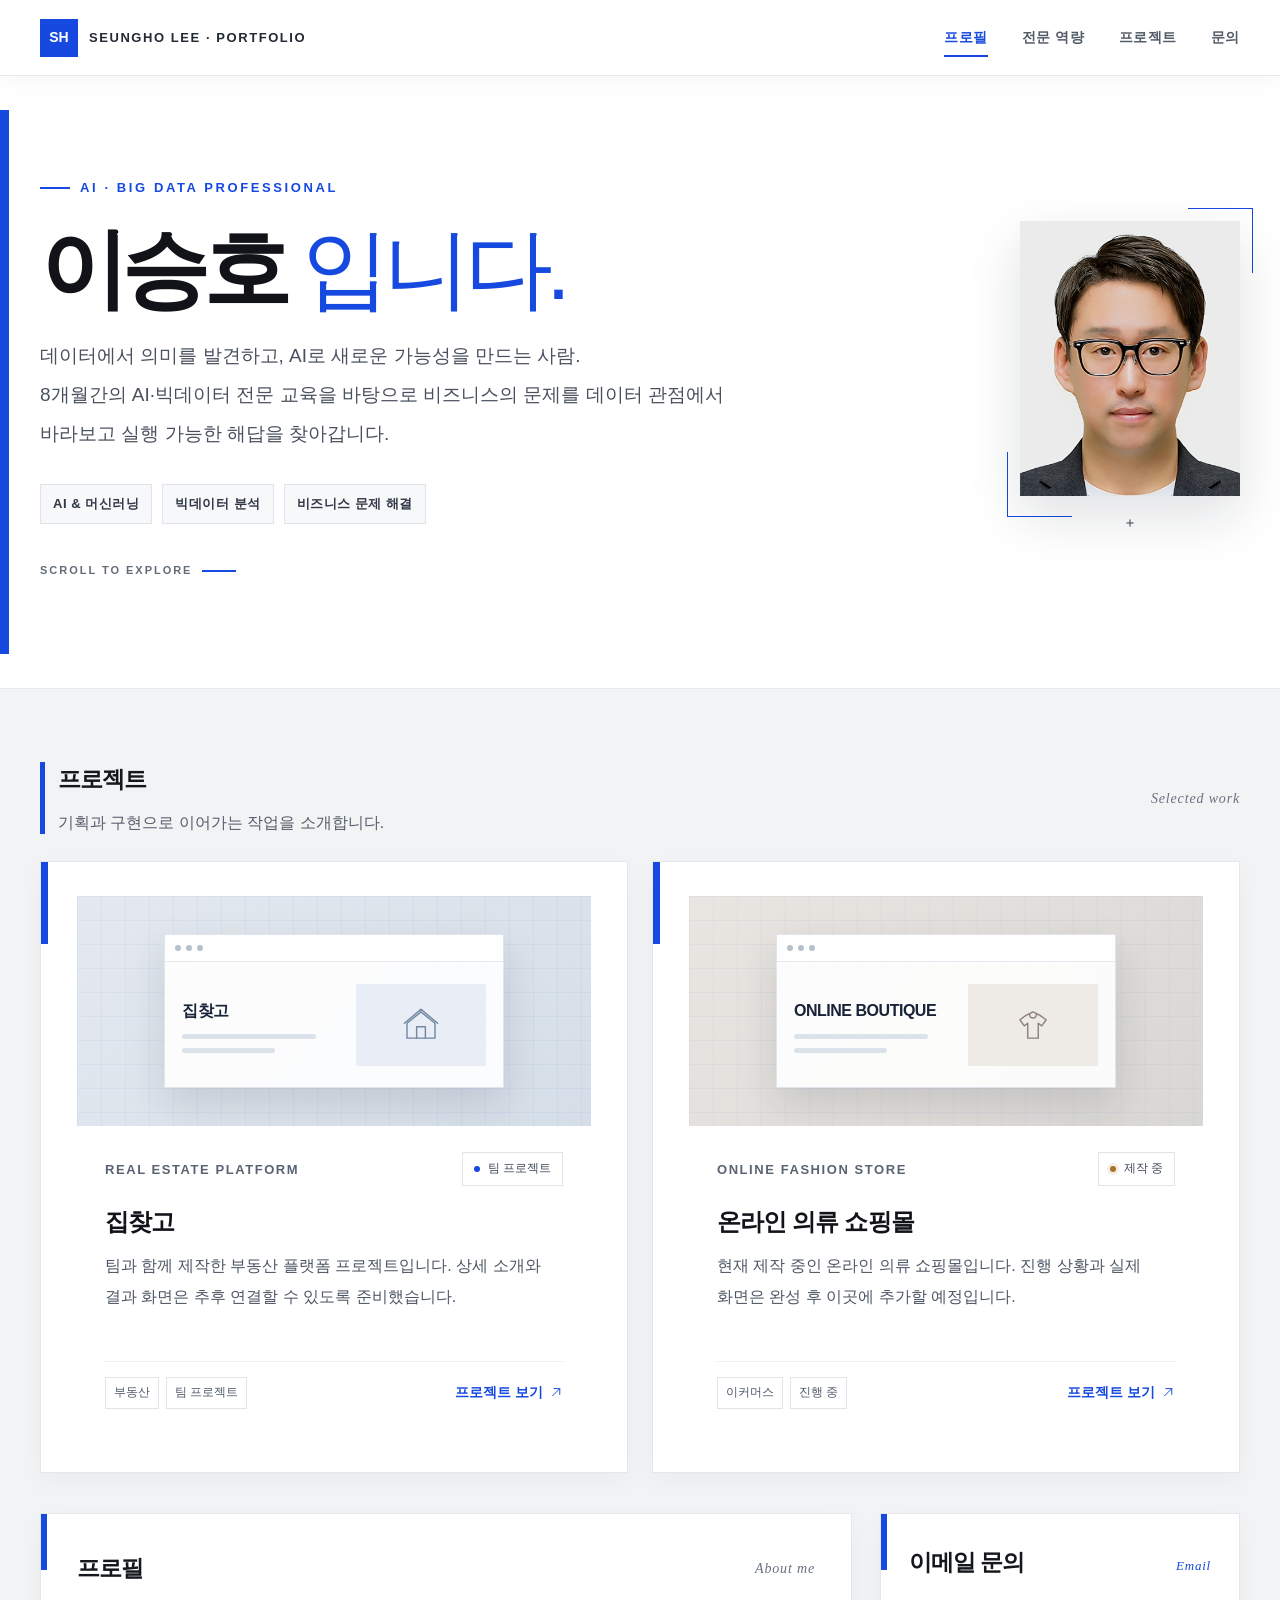
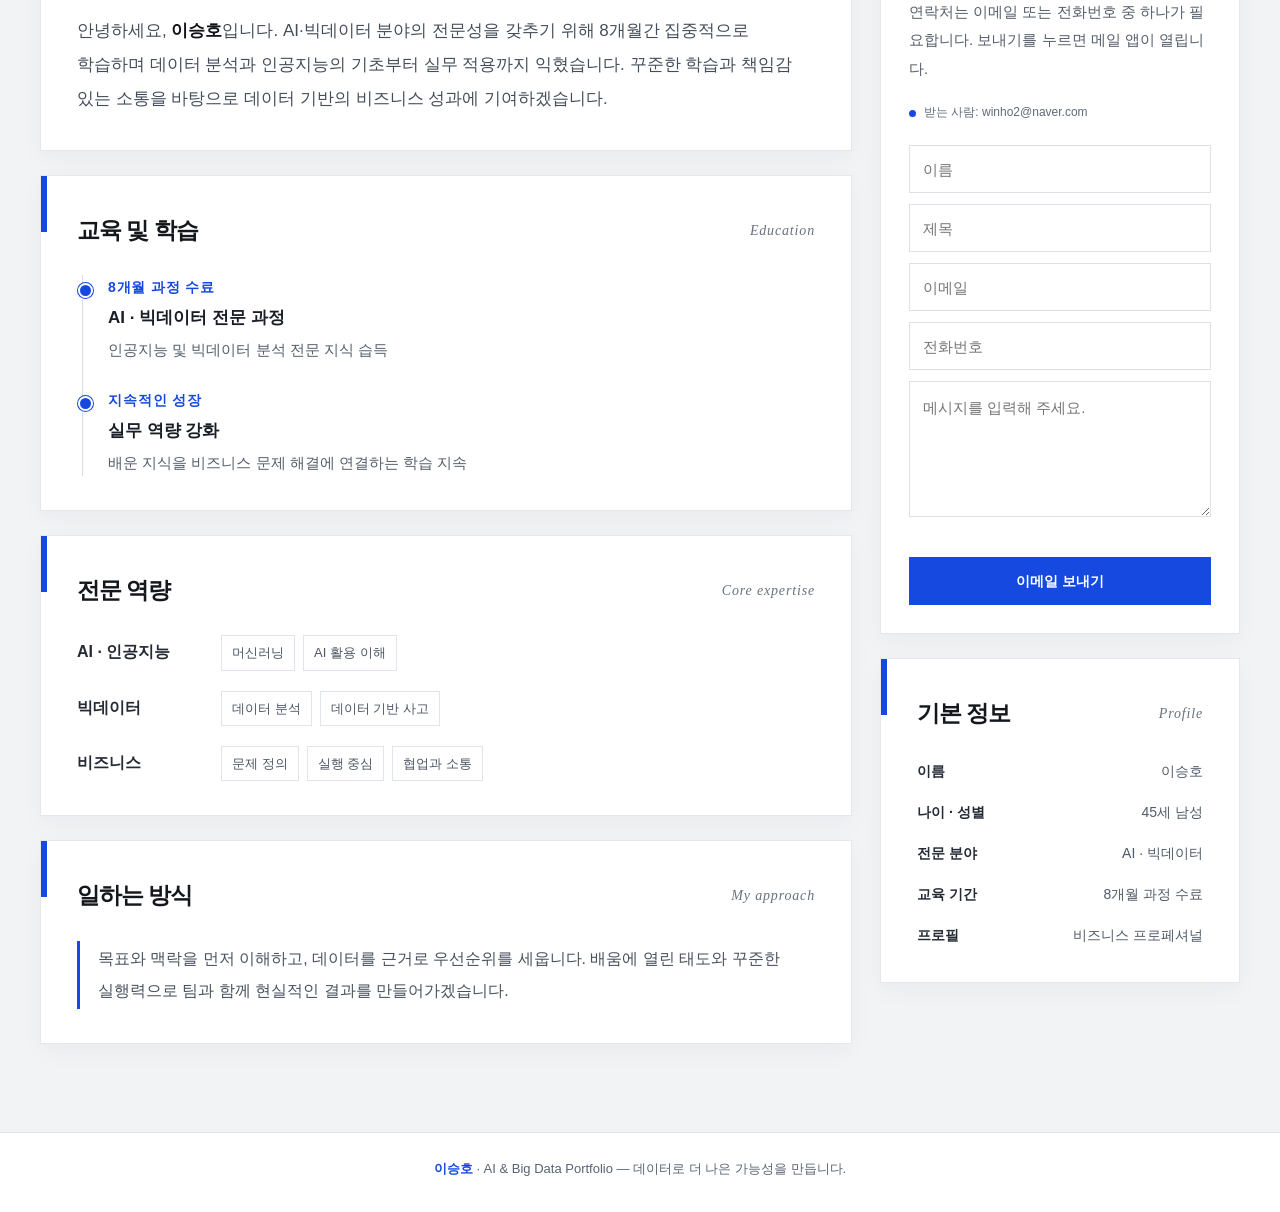
==== index.html @ 4f059f4f "first commit" ====
<!DOCTYPE html>
<html lang="ko">
<head>
  <meta charset="UTF-8">
  <meta name="viewport" content="width=device-width, initial-scale=1.0">
  <meta name="theme-color" content="#1649df">
  <meta name="description" content="AI·빅데이터 전문 역량을 갖춘 이승호의 비즈니스 포트폴리오">
  <title>이승호 | AI · 빅데이터 포트폴리오</title>
  <link rel="stylesheet" href="style.css">
</head>
<body>
  <div class="scroll-progress" id="scrollProgress" aria-hidden="true"></div>
  <header class="topbar">
    <a class="brand" href="#" aria-label="이승호 포트폴리오 홈">
      <span class="brand-mark">SH</span>
      <span>SEUNGHO LEE <span aria-hidden="true">·</span> PORTFOLIO</span>
    </a>
    <nav aria-label="페이지 메뉴">
      <a href="#profile">프로필</a>
      <a href="#expertise">전문 역량</a>
      <a href="#projects">프로젝트</a>
      <a href="#memo">문의</a>
    </nav>
  </header>

  <section class="hero" id="profile">
    <div class="page hero-inner">
      <div>
        <div class="eyebrow">AI · BIG DATA PROFESSIONAL</div>
        <h1>이승호 <span>입니다.</span></h1>
        <p class="hero-copy">
          데이터에서 의미를 발견하고, AI로 새로운 가능성을 만드는 사람.<br>
          8개월간의 AI·빅데이터 전문 교육을 바탕으로 비즈니스의 문제를
          데이터 관점에서 바라보고 실행 가능한 해답을 찾아갑니다.
        </p>
        <div class="hero-tags" aria-label="핵심 키워드">
          <span>AI &amp; 머신러닝</span>
          <span>빅데이터 분석</span>
          <span>비즈니스 문제 해결</span>
        </div>
        <a class="scroll-cue" href="#aboutTitle">SCROLL TO EXPLORE</a>
      </div>
      <div class="hero-photo-wrap">
        <div class="photo-frame has-photo" id="photoFrame">
          <img id="profilePhoto" src="images/seungho-lee.jpg" alt="이승호 프로필 사진">
          <div class="photo-placeholder">
            <svg viewBox="0 0 48 48" fill="none" aria-hidden="true">
              <circle cx="24" cy="17" r="8" stroke="currentColor" stroke-width="1.5"/>
              <path d="M9 41c1.4-8.1 6.4-12.5 15-12.5S37.6 32.9 39 41" stroke="currentColor" stroke-width="1.5" stroke-linecap="round"/>
            </svg>
            <strong>프로필 사진</strong>
            <small>사진을 등록해 주세요</small>
          </div>
        </div>
        <label class="photo-upload">
          <span aria-hidden="true">＋</span>
          <input id="photoInput" type="file" accept="image/*" aria-label="프로필 사진 변경">
        </label>
      </div>
    </div>
  </section>

  <main class="page">
    <section class="projects-section" id="projects" aria-labelledby="projectsTitle">
      <div class="section-heading projects-heading">
        <div class="projects-title">
          <h2 id="projectsTitle">프로젝트</h2>
          <p>기획과 구현으로 이어가는 작업을 소개합니다.</p>
        </div>
        <span>Selected work</span>
      </div>
      <div class="project-grid">
        <article class="card project-card" data-project="zipchatgo">
          <div class="project-cover" aria-hidden="true">
            <div class="mock-window">
              <div class="mock-toolbar"><i></i><i></i><i></i></div>
              <div class="mock-content">
                <div class="mock-copy">
                  <strong>집찾고</strong>
                  <span></span><span></span>
                </div>
                <div class="mock-visual">
                  <svg viewBox="0 0 48 48" fill="none">
                    <path d="m8 22 16-13 16 13v17H8V22Z" stroke="currentColor" stroke-width="1.6" stroke-linejoin="round"/>
                    <path d="M19 39V26h10v13M5 22 24 6l19 16" stroke="currentColor" stroke-width="1.6" stroke-linecap="round" stroke-linejoin="round"/>
                  </svg>
                </div>
              </div>
            </div>
          </div>
          <div class="project-card-body">
            <div class="project-meta">
              <span class="project-type">Real estate platform</span>
              <span class="project-status">팀 프로젝트</span>
            </div>
            <h3>집찾고</h3>
            <p>팀과 함께 제작한 부동산 플랫폼 프로젝트입니다. 상세 소개와 결과 화면은 추후 연결할 수 있도록 준비했습니다.</p>
            <div class="project-card-bottom">
              <div class="project-tags"><span>부동산</span><span>팀 프로젝트</span></div>
              <button class="project-open" type="button" data-dialog="zipchatgoDialog" aria-haspopup="dialog">
                프로젝트 보기
                <svg viewBox="0 0 20 20" fill="none" aria-hidden="true"><path d="M4 15 15 4M6 4h9v9" stroke="currentColor" stroke-width="1.5" stroke-linecap="round" stroke-linejoin="round"/></svg>
              </button>
            </div>
          </div>
        </article>

        <article class="card project-card" data-project="shopping">
          <div class="project-cover" aria-hidden="true">
            <div class="mock-window">
              <div class="mock-toolbar"><i></i><i></i><i></i></div>
              <div class="mock-content">
                <div class="mock-copy">
                  <strong>ONLINE BOUTIQUE</strong>
                  <span></span><span></span>
                </div>
                <div class="mock-visual">
                  <svg viewBox="0 0 48 48" fill="none">
                    <path d="m16 13 8-4 8 4 7 5-5 7-4-3v17H18V22l-4 3-5-7 7-5Z" stroke="currentColor" stroke-width="1.6" stroke-linecap="round" stroke-linejoin="round"/>
                    <path d="M20 11c0 3 1.4 5 4 5s4-2 4-5" stroke="currentColor" stroke-width="1.6" stroke-linecap="round"/>
                  </svg>
                </div>
              </div>
            </div>
          </div>
          <div class="project-card-body">
            <div class="project-meta">
              <span class="project-type">Online fashion store</span>
              <span class="project-status is-progress">제작 중</span>
            </div>
            <h3>온라인 의류 쇼핑몰</h3>
            <p>현재 제작 중인 온라인 의류 쇼핑몰입니다. 진행 상황과 실제 화면은 완성 후 이곳에 추가할 예정입니다.</p>
            <div class="project-card-bottom">
              <div class="project-tags"><span>이커머스</span><span>진행 중</span></div>
              <button class="project-open" type="button" data-dialog="shoppingDialog" aria-haspopup="dialog">
                프로젝트 보기
                <svg viewBox="0 0 20 20" fill="none" aria-hidden="true"><path d="M4 15 15 4M6 4h9v9" stroke="currentColor" stroke-width="1.5" stroke-linecap="round" stroke-linejoin="round"/></svg>
              </button>
            </div>
          </div>
        </article>
      </div>
    </section>

    <div class="content-grid">
      <div class="main-column">
        <section class="card" aria-labelledby="aboutTitle">
          <div class="section-heading">
            <h2 id="aboutTitle">프로필</h2>
            <span>About me</span>
          </div>
          <p class="intro-text">
            안녕하세요, <strong>이승호</strong>입니다. AI·빅데이터 분야의 전문성을 갖추기 위해
            8개월간 집중적으로 학습하며 데이터 분석과 인공지능의 기초부터 실무 적용까지 익혔습니다.
            꾸준한 학습과 책임감 있는 소통을 바탕으로 데이터 기반의 비즈니스 성과에 기여하겠습니다.
          </p>
        </section>

        <section class="card" aria-labelledby="educationTitle">
          <div class="section-heading">
            <h2 id="educationTitle">교육 및 학습</h2>
            <span>Education</span>
          </div>
          <div class="timeline">
            <div class="timeline-item">
              <div class="timeline-date">8개월 과정 수료</div>
              <h3 class="timeline-title">AI · 빅데이터 전문 과정</h3>
              <p class="timeline-detail">인공지능 및 빅데이터 분석 전문 지식 습득</p>
            </div>
            <div class="timeline-item">
              <div class="timeline-date">지속적인 성장</div>
              <h3 class="timeline-title">실무 역량 강화</h3>
              <p class="timeline-detail">배운 지식을 비즈니스 문제 해결에 연결하는 학습 지속</p>
            </div>
          </div>
        </section>

        <section class="card" id="expertise" aria-labelledby="expertiseTitle">
          <div class="section-heading">
            <h2 id="expertiseTitle">전문 역량</h2>
            <span>Core expertise</span>
          </div>
          <div class="skill-list">
            <div class="skill">
              <div class="skill-label">AI · 인공지능</div>
              <div class="skill-pills"><span>머신러닝</span><span>AI 활용 이해</span></div>
            </div>
            <div class="skill">
              <div class="skill-label">빅데이터</div>
              <div class="skill-pills"><span>데이터 분석</span><span>데이터 기반 사고</span></div>
            </div>
            <div class="skill">
              <div class="skill-label">비즈니스</div>
              <div class="skill-pills"><span>문제 정의</span><span>실행 중심</span><span>협업과 소통</span></div>
            </div>
          </div>
        </section>

        <section class="card" aria-labelledby="approachTitle">
          <div class="section-heading">
            <h2 id="approachTitle">일하는 방식</h2>
            <span>My approach</span>
          </div>
          <div class="focus-box">
            <p>목표와 맥락을 먼저 이해하고, 데이터를 근거로 우선순위를 세웁니다. 배움에 열린 태도와 꾸준한 실행력으로 팀과 함께 현실적인 결과를 만들어가겠습니다.</p>
          </div>
        </section>
      </div>

      <aside class="side-column">
        <section class="card memo-card memo-sidebar" id="memo" aria-labelledby="memoTitle">
          <div class="memo-layout">
            <div class="memo-intro">
              <div class="section-heading">
                <h2 id="memoTitle">이메일 문의</h2>
                <span>Email</span>
              </div>
              <p class="memo-caption">연락처는 이메일 또는 전화번호 중 하나가 필요합니다. 보내기를 누르면 메일 앱이 열립니다.</p>
              <span class="memo-privacy">받는 사람: winho2@naver.com</span>
            </div>
            <form class="memo-form" id="memoForm">
              <input id="memoName" name="name" autocomplete="name" maxlength="40" placeholder="이름" aria-label="이름" required>
              <input id="memoSubject" name="subject" maxlength="100" placeholder="제목" aria-label="제목" required>
              <input id="memoEmail" name="email" type="email" autocomplete="email" maxlength="254" placeholder="이메일" aria-label="이메일 (연락처)">
              <input id="memoPhone" name="phone" type="tel" inputmode="tel" autocomplete="tel" maxlength="30" placeholder="전화번호" aria-label="전화번호 (연락처)">
              <textarea id="memoMessage" name="message" maxlength="2000" placeholder="메시지를 입력해 주세요." aria-label="메시지" required></textarea>
              <p class="memo-notice" id="memoNotice" aria-live="polite"></p>
              <button type="submit">이메일 보내기</button>
            </form>
          </div>
        </section>

        <section class="card contact-card" aria-labelledby="contactTitle">
          <div class="section-heading">
            <h2 id="contactTitle">기본 정보</h2>
            <span>Profile</span>
          </div>
          <ul class="contact-list">
            <li><strong>이름</strong><span>이승호</span></li>
            <li><strong>나이 · 성별</strong><span>45세 남성</span></li>
            <li><strong>전문 분야</strong><span>AI · 빅데이터</span></li>
            <li><strong>교육 기간</strong><span>8개월 과정 수료</span></li>
            <li><strong>프로필</strong><span>비즈니스 프로페셔널</span></li>
          </ul>
        </section>
      </aside>
    </div>
  </main>

  <dialog class="project-dialog" id="zipchatgoDialog" aria-labelledby="zipchatgoDialogTitle" data-project="zipchatgo">
    <div class="dialog-cover" aria-hidden="true">
      <div class="mock-window">
        <div class="mock-toolbar"><i></i><i></i><i></i></div>
        <div class="mock-content">
          <div class="mock-copy"><strong>집찾고</strong><span></span><span></span></div>
          <div class="mock-visual">
            <svg viewBox="0 0 48 48" fill="none">
              <path d="m8 22 16-13 16 13v17H8V22Z" stroke="currentColor" stroke-width="1.6" stroke-linejoin="round"/>
              <path d="M19 39V26h10v13M5 22 24 6l19 16" stroke="currentColor" stroke-width="1.6" stroke-linecap="round" stroke-linejoin="round"/>
            </svg>
          </div>
        </div>
      </div>
    </div>
    <div class="dialog-content">
      <div class="dialog-title-row">
        <div>
          <h2 id="zipchatgoDialogTitle">집찾고</h2>
          <p>부동산 플랫폼 · 팀 프로젝트</p>
        </div>
        <form method="dialog"><button class="dialog-close" type="submit" aria-label="상세 창 닫기">×</button></form>
      </div>
      <p class="dialog-description">팀 프로젝트로 제작한 부동산 플랫폼입니다. 프로젝트의 상세 설명과 실제 화면은 준비되는 대로 이 포트폴리오에서 확인할 수 있도록 연결할 예정입니다.</p>
      <dl class="dialog-info">
        <dt>프로젝트</dt><dd>집찾고</dd>
        <dt>분야</dt><dd>부동산 플랫폼</dd>
        <dt>진행 형태</dt><dd>팀 프로젝트</dd>
        <dt>상세 정보</dt><dd>기여 내용 및 결과 화면 추후 업데이트</dd>
      </dl>
      <p class="dialog-note">프로젝트 링크와 상세 자료는 추후 연결 예정입니다.</p>
      <div class="dialog-actions"><form method="dialog"><button class="dialog-done" type="submit">확인</button></form></div>
    </div>
  </dialog>

  <dialog class="project-dialog" id="shoppingDialog" aria-labelledby="shoppingDialogTitle" data-project="shopping">
    <div class="dialog-cover" aria-hidden="true">
      <div class="mock-window">
        <div class="mock-toolbar"><i></i><i></i><i></i></div>
        <div class="mock-content">
          <div class="mock-copy"><strong>ONLINE BOUTIQUE</strong><span></span><span></span></div>
          <div class="mock-visual">
            <svg viewBox="0 0 48 48" fill="none">
              <path d="m16 13 8-4 8 4 7 5-5 7-4-3v17H18V22l-4 3-5-7 7-5Z" stroke="currentColor" stroke-width="1.6" stroke-linecap="round" stroke-linejoin="round"/>
              <path d="M20 11c0 3 1.4 5 4 5s4-2 4-5" stroke="currentColor" stroke-width="1.6" stroke-linecap="round"/>
            </svg>
          </div>
        </div>
      </div>
    </div>
    <div class="dialog-content">
      <div class="dialog-title-row">
        <div>
          <h2 id="shoppingDialogTitle">온라인 의류 쇼핑몰</h2>
          <p>이커머스 · 현재 제작 중</p>
        </div>
        <form method="dialog"><button class="dialog-close" type="submit" aria-label="상세 창 닫기">×</button></form>
      </div>
      <p class="dialog-description">현재 제작 중인 온라인 의류 쇼핑몰입니다. 완성도에 맞춰 프로젝트 소개와 실제 서비스 화면을 업데이트할 예정입니다.</p>
      <dl class="dialog-info">
        <dt>프로젝트</dt><dd>온라인 의류 쇼핑몰</dd>
        <dt>분야</dt><dd>온라인 커머스</dd>
        <dt>진행 상태</dt><dd>제작 중</dd>
        <dt>상세 정보</dt><dd>기능 및 결과 화면 추후 업데이트</dd>
      </dl>
      <p class="dialog-note">프로젝트 링크와 상세 자료는 추후 연결 예정입니다.</p>
      <div class="dialog-actions"><form method="dialog"><button class="dialog-done" type="submit">확인</button></form></div>
    </div>
  </dialog>

  <footer>
    <strong>이승호</strong> · AI &amp; Big Data Portfolio <span aria-hidden="true">—</span> 데이터로 더 나은 가능성을 만듭니다.
  </footer>
  <button class="back-to-top" id="backToTop" type="button" aria-label="페이지 맨 위로 이동">
    <svg viewBox="0 0 24 24" fill="none" aria-hidden="true"><path d="m6 14 6-6 6 6M12 8v11" stroke="currentColor" stroke-width="1.6" stroke-linecap="round" stroke-linejoin="round"/></svg>
  </button>

  <script src="script.js" defer></script>
</body>
</html>
---- style.css ----
:root {
      color-scheme: light;
      --navy: #101e36;
      --navy-soft: #1b2d49;
      --blue: #42648c;
      --ink: #202a39;
      --muted: #687486;
      --line: #e2e7ed;
      --surface: #f3f5f8;
      --white: #fff;
      --serif: Georgia, "Times New Roman", serif;
      --ease-out: cubic-bezier(.2, .75, .25, 1);
    }

    * { box-sizing: border-box; }
    html { scroll-behavior: smooth; }
    #profile, #expertise, #memo, #projects, #aboutTitle { scroll-margin-top: 88px; }
    body::selection { background: #dce5ef; color: var(--navy); }
    body {
      margin: 0;
      background: var(--surface);
      color: var(--ink);
      font-family: "Pretendard", "Noto Sans KR", "Apple SD Gothic Neo", sans-serif;
      font-size: 15px;
      line-height: 1.7;
      -webkit-font-smoothing: antialiased;
    }
    .scroll-progress {
      position: fixed;
      z-index: 20;
      top: 0;
      left: 0;
      width: 0;
      height: 2px;
      background: linear-gradient(90deg, #8ca4c1, #dce5ef);
      pointer-events: none;
    }
    button, input, textarea { font: inherit; }
    button, a { -webkit-tap-highlight-color: transparent; }
    :focus-visible { outline: 2px solid #8199b6; outline-offset: 3px; }
    a { color: inherit; text-decoration: none; }
    .page { width: min(1120px, calc(100% - 48px)); margin: 0 auto; }

    .topbar {
      position: sticky;
      z-index: 10;
      top: 0;
      height: 74px;
      display: flex;
      align-items: center;
      justify-content: space-between;
      color: var(--white);
      border-bottom: 1px solid rgba(255,255,255,.09);
      background: rgba(16, 30, 54, .96);
      padding: 0 max(24px, calc((100% - 1200px) / 2));
      transition: height .3s var(--ease-out), background .3s ease, box-shadow .3s ease;
      backdrop-filter: blur(14px);
      -webkit-backdrop-filter: blur(14px);
    }
    .topbar.is-scrolled {
      height: 62px;
      background: rgba(16, 30, 54, .88);
      box-shadow: 0 8px 26px rgba(8, 19, 37, .16);
    }
    .brand { display: flex; align-items: center; gap: 12px; font-size: 13px; letter-spacing: .12em; }
    .brand-mark {
      display: grid;
      width: 34px;
      height: 34px;
      place-items: center;
      border: 1px solid #71819a;
      border-radius: 50%;
      font-family: var(--serif);
      font-size: 15px;
      letter-spacing: 0;
      transition: transform .45s var(--ease-out), background .3s ease, border-color .3s ease;
    }
    .brand:hover .brand-mark { transform: rotate(-12deg); border-color: #dce5ef; background: rgba(255,255,255,.1); }
    .topbar nav { display: flex; gap: 30px; color: #d3dae4; font-size: 12px; letter-spacing: .04em; }
    .topbar nav a { position: relative; padding: 8px 0; transition: color .2s ease; }
    .topbar nav a::after { position: absolute; right: 0; bottom: 1px; left: 0; height: 1px; background: #cbd7e5; content: ""; transform: scaleX(0); transform-origin: left; transition: transform .3s var(--ease-out); }
    .topbar nav a:hover, .topbar nav a[aria-current="location"] { color: var(--white); }
    .topbar nav a:hover::after, .topbar nav a[aria-current="location"]::after { transform: scaleX(1); }

    .hero {
      position: relative;
      overflow: hidden;
      background:
        radial-gradient(ellipse at 83% 32%, rgba(87, 112, 147, .2), transparent 34%),
        linear-gradient(118deg, #101e36 5%, #142440 62%, #1a2c48 100%);
      color: var(--white);
      padding: 72px 0 76px;
    }
    .hero::before {
      position: absolute;
      top: 0;
      right: 0;
      bottom: 0;
      left: 0;
      background-image: linear-gradient(rgba(255,255,255,.025) 1px, transparent 1px), linear-gradient(90deg, rgba(255,255,255,.025) 1px, transparent 1px);
      background-size: 54px 54px;
      content: "";
      mask-image: linear-gradient(90deg, transparent 15%, #000 100%);
      pointer-events: none;
    }
    .hero::after {
      position: absolute;
      top: -240px;
      right: -80px;
      width: 660px;
      height: 660px;
      border: 1px solid rgba(255,255,255,.09);
      border-radius: 50%;
      box-shadow: 0 0 0 70px rgba(255,255,255,.025), 0 0 0 140px rgba(255,255,255,.02);
      content: "";
      pointer-events: none;
      animation: orbit-drift 28s linear infinite;
    }
    .hero-inner { position: relative; z-index: 1; display: grid; grid-template-columns: 1fr 280px; gap: 74px; align-items: center; }
    .eyebrow { display: flex; align-items: center; gap: 10px; color: #a9bad0; font-size: 11px; font-weight: 600; letter-spacing: .22em; text-transform: uppercase; }
    .eyebrow::before { width: 24px; height: 1px; background: #8095b0; content: ""; }
    .hero h1 { margin: 17px 0 16px; font-size: clamp(40px, 5.3vw, 64px); font-weight: 500; letter-spacing: -.065em; line-height: 1.2; }
    .hero h1 span { color: #bac8d9; font-weight: 300; }
    .hero-copy { max-width: 580px; margin: 0; color: #c4cedb; font-size: 15px; line-height: 1.95; word-break: keep-all; }
    .hero-tags { display: flex; flex-wrap: wrap; gap: 9px; margin-top: 26px; }
    .hero-tags span { border: 1px solid rgba(255,255,255,.24); border-radius: 2px; padding: 5px 11px; color: #e3e8ef; font-size: 11px; letter-spacing: .04em; transition: border-color .25s ease, background .25s ease, transform .25s var(--ease-out); }
    .hero-tags span:hover { transform: translateY(-3px); border-color: rgba(255,255,255,.6); background: rgba(255,255,255,.08); }
    .hero-photo-wrap { position: relative; justify-self: end; width: 230px; animation: photo-arrive .9s .18s both var(--ease-out); }
    .hero-photo-wrap::before, .hero-photo-wrap::after { position: absolute; z-index: -1; width: 56px; height: 56px; border-color: rgba(190, 207, 227, .68); border-style: solid; content: ""; transition: transform .5s var(--ease-out); }
    .hero-photo-wrap::before { top: -9px; right: -9px; border-width: 1px 1px 0 0; }
    .hero-photo-wrap::after { bottom: 24px; left: -9px; border-width: 0 0 1px 1px; }
    .hero-photo-wrap:hover::before { transform: translate(4px, -4px); }
    .hero-photo-wrap:hover::after { transform: translate(-4px, 4px); }
    .photo-frame {
      position: relative;
      width: 230px;
      height: 286px;
      overflow: hidden;
      border: 1px solid rgba(255,255,255,.35);
      background: linear-gradient(145deg, #e4e8ed, #cbd3dd);
      box-shadow: 0 22px 50px rgba(2, 10, 23, .24);
    }
    .photo-frame img { display: none; width: 100%; height: 100%; object-fit: cover; transition: transform .7s var(--ease-out), filter .5s ease; }
    .photo-frame.has-photo img { filter: saturate(.88); }
    .hero-photo-wrap:hover .photo-frame.has-photo img { transform: scale(1.045); filter: saturate(1); }
    .photo-placeholder { display: flex; width: 100%; height: 100%; flex-direction: column; align-items: center; justify-content: center; gap: 12px; color: #687486; text-align: center; }
    .photo-placeholder svg { width: 45px; height: 45px; opacity: .7; transition: transform .45s var(--ease-out); }
    .hero-photo-wrap:hover .photo-placeholder svg { transform: translateY(-5px); }
    .photo-placeholder strong { font-size: 12px; font-weight: 600; }
    .photo-placeholder small { font-size: 10px; }
    .photo-frame.has-photo img { display: block; }
    .photo-frame.has-photo .photo-placeholder { display: none; }
    .photo-upload {
      display: flex;
      justify-content: center;
      align-items: center;
      gap: 7px;
      margin-top: 12px;
      color: #d0d8e3;
      cursor: pointer;
      font-size: 11px;
      transition: color .2s ease, transform .2s var(--ease-out);
    }
    .photo-upload:hover { color: var(--white); transform: translateY(-2px); }
    .photo-upload input { position: absolute; width: 1px; height: 1px; overflow: hidden; clip: rect(0,0,0,0); white-space: nowrap; }
    .photo-upload:focus-within { outline: 2px solid #b8c8db; outline-offset: 5px; }
    .scroll-cue { display: inline-flex; align-items: center; gap: 10px; margin-top: 36px; color: #a8b7c9; font-size: 9px; letter-spacing: .17em; text-transform: uppercase; }
    .scroll-cue::after { width: 34px; height: 1px; background: #73869f; content: ""; transform-origin: left; animation: cue-line 2s ease-in-out infinite; }

    main { padding: 60px 0 76px; }
    .content-grid { display: grid; grid-template-columns: minmax(0, 1fr) 310px; gap: 24px; align-items: start; }
    .main-column, .side-column { display: grid; gap: 20px; }
    .card {
      position: relative;
      overflow: hidden;
      border: 1px solid var(--line);
      background: var(--white);
      padding: 28px 30px;
      box-shadow: 0 3px 12px rgba(19, 37, 61, .025);
      transition: transform .35s var(--ease-out), border-color .35s ease, box-shadow .35s ease;
    }
    .card::before { position: absolute; top: 0; left: 0; width: 0; height: 2px; background: linear-gradient(90deg, #5b7598, #b4c3d5); content: ""; transition: width .45s var(--ease-out); }
    .card:hover { transform: translateY(-4px); border-color: #d1dbe6; box-shadow: 0 18px 38px rgba(19, 37, 61, .075); }
    .card:hover::before { width: 100%; }
    .section-heading { display: flex; align-items: baseline; justify-content: space-between; gap: 12px; margin-bottom: 22px; }
    .section-heading h2 { position: relative; margin: 0; color: var(--navy); font-size: 16px; font-weight: 700; letter-spacing: -.02em; }
    .section-heading span { color: #98a2af; font-family: var(--serif); font-size: 11px; font-style: italic; letter-spacing: .06em; }
    .intro-text { margin: 0; color: #566273; font-size: 13px; line-height: 2; word-break: keep-all; }
    .intro-text strong { color: var(--ink); font-weight: 600; }

    .timeline { position: relative; margin-left: 5px; padding-left: 21px; border-left: 1px solid #dce2e9; }
    .timeline-item { position: relative; padding: 0 0 21px; }
    .timeline-item:last-child { padding-bottom: 0; }
    .timeline-item::before { position: absolute; top: 8px; left: -26px; width: 9px; height: 9px; border: 2px solid #fff; border-radius: 50%; background: var(--blue); box-shadow: 0 0 0 1px var(--blue); content: ""; transition: transform .25s var(--ease-out), box-shadow .25s ease; }
    .timeline-item:hover::before { transform: scale(1.3); box-shadow: 0 0 0 4px rgba(66, 100, 140, .14); }
    .timeline-date { color: var(--blue); font-size: 11px; font-weight: 700; letter-spacing: .06em; }
    .timeline-title { margin: 3px 0 2px; color: var(--ink); font-size: 13px; font-weight: 700; }
    .timeline-detail { margin: 0; color: var(--muted); font-size: 12px; }

    .skill-list { display: grid; gap: 16px; }
    .skill { display: grid; grid-template-columns: 112px 1fr; gap: 12px; align-items: center; }
    .skill-label { color: #485466; font-size: 12px; font-weight: 600; }
    .skill-pills { display: flex; flex-wrap: wrap; gap: 6px; }
    .skill-pills span { border: 1px solid #e3e8ee; border-radius: 2px; padding: 3px 8px; color: #647083; font-size: 10px; transition: color .2s ease, border-color .2s ease, background .2s ease, transform .2s var(--ease-out); }
    .skill-pills span:hover { transform: translateY(-2px); border-color: #bac8d8; background: #f5f7fa; color: var(--navy); }
    .projects-section { margin-bottom: 24px; }
    .projects-heading { align-items: end; margin-bottom: 18px; }
    .projects-title { display: grid; gap: 3px; }
    .projects-title h2 { margin: 0; color: var(--navy); font-size: 21px; font-weight: 700; letter-spacing: -.04em; }
    .projects-title p { margin: 0; color: var(--muted); font-size: 12px; }
    .project-grid { display: grid; grid-template-columns: repeat(2, minmax(0, 1fr)); gap: 18px; }
    .project-card { padding: 0; }
    .project-cover {
      position: relative;
      display: grid;
      min-height: 180px;
      overflow: hidden;
      place-items: center;
      background: linear-gradient(135deg, #e8edf2, #dce3eb);
    }
    .project-card[data-project="zipchatgo"] .project-cover { background: linear-gradient(135deg, #e4e9ef, #d5dee8); }
    .project-card[data-project="shopping"] .project-cover { background: linear-gradient(135deg, #e9e6e2, #d9d7d4); }
    .project-cover::before { position: absolute; inset: 0; background-image: linear-gradient(rgba(16,30,54,.035) 1px, transparent 1px), linear-gradient(90deg, rgba(16,30,54,.035) 1px, transparent 1px); background-size: 24px 24px; content: ""; }
    .mock-window { position: relative; width: min(78%, 340px); overflow: hidden; border: 1px solid rgba(255,255,255,.82); border-radius: 5px; background: rgba(255,255,255,.9); box-shadow: 0 16px 38px rgba(27,45,73,.16); transition: transform .45s var(--ease-out), box-shadow .45s ease; }
    .project-card:hover .mock-window { transform: translateY(-5px) scale(1.025); box-shadow: 0 22px 42px rgba(27,45,73,.22); }
    .mock-toolbar { display: flex; height: 23px; align-items: center; gap: 4px; padding: 0 8px; border-bottom: 1px solid #e9edf1; background: rgba(255,255,255,.8); }
    .mock-toolbar i { width: 5px; height: 5px; border-radius: 50%; background: #b7c1cc; }
    .mock-content { display: grid; min-height: 101px; grid-template-columns: 1.1fr .9fr; gap: 11px; align-items: center; padding: 14px; }
    .mock-copy { display: grid; gap: 8px; }
    .mock-copy strong { color: #293950; font-size: 12px; letter-spacing: -.03em; }
    .mock-copy span { width: 84%; height: 4px; border-radius: 3px; background: #dce2e9; }
    .mock-copy span:last-child { width: 58%; }
    .mock-visual { position: relative; display: grid; min-height: 69px; place-items: center; overflow: hidden; border-radius: 3px; background: #e6ebf0; }
    .mock-visual svg { width: 35px; height: 35px; color: #7187a1; }
    .project-card[data-project="shopping"] .mock-visual { background: #e9e5e0; }
    .project-card[data-project="shopping"] .mock-visual svg { color: #8c8279; }
    .project-card-body { padding: 19px 22px 21px; }
    .project-meta { display: flex; align-items: center; justify-content: space-between; gap: 10px; margin-bottom: 9px; }
    .project-type { color: #7a8798; font-size: 10px; font-weight: 600; letter-spacing: .11em; text-transform: uppercase; }
    .project-status { display: inline-flex; align-items: center; gap: 6px; border: 1px solid #e3e8ee; border-radius: 99px; padding: 3px 9px; color: #5e6f84; font-size: 9px; white-space: nowrap; }
    .project-status::before { width: 6px; height: 6px; border-radius: 50%; background: #6f879f; content: ""; }
    .project-status.is-progress::before { background: #b38956; box-shadow: 0 0 0 3px rgba(179,137,86,.12); }
    .project-card h3 { margin: 0; color: var(--navy); font-size: 17px; font-weight: 700; letter-spacing: -.035em; }
    .project-card-body > p { min-height: 42px; margin: 5px 0 15px; color: var(--muted); font-size: 11px; line-height: 1.8; word-break: keep-all; }
    .project-card-bottom { display: flex; align-items: center; justify-content: space-between; gap: 12px; padding-top: 13px; border-top: 1px solid #edf0f3; }
    .project-tags { display: flex; flex-wrap: wrap; gap: 5px; }
    .project-tags span { border: 1px solid #e8ecf1; padding: 2px 6px; color: #687587; font-size: 9px; }
    .project-open { display: inline-flex; flex: 0 0 auto; align-items: center; gap: 5px; border: 0; padding: 5px 0 5px 8px; background: transparent; color: var(--navy); cursor: pointer; font-size: 10px; font-weight: 700; }
    .project-open svg { width: 13px; height: 13px; transition: transform .2s var(--ease-out); }
    .project-open:hover svg { transform: translate(2px, -2px); }
    .project-dialog { width: min(620px, calc(100% - 32px)); max-height: min(780px, calc(100% - 32px)); overflow: auto; border: 1px solid rgba(255,255,255,.8); padding: 0; background: var(--white); color: var(--ink); box-shadow: 0 28px 90px rgba(4,13,28,.32); }
    .project-dialog::backdrop { background: rgba(8,18,34,.68); backdrop-filter: blur(5px); -webkit-backdrop-filter: blur(5px); }
    .dialog-cover { position: relative; display: grid; min-height: 180px; place-items: center; overflow: hidden; background: linear-gradient(135deg, #e4e9ef, #d5dee8); }
    .project-dialog[data-project="shopping"] .dialog-cover { background: linear-gradient(135deg, #e9e6e2, #d9d7d4); }
    .dialog-cover .mock-window { width: min(74%, 350px); }
    .dialog-content { padding: 24px 28px 28px; }
    .dialog-title-row { display: flex; align-items: start; justify-content: space-between; gap: 16px; }
    .dialog-title-row h2 { margin: 0; color: var(--navy); font-size: 23px; letter-spacing: -.04em; }
    .dialog-title-row p { margin: 3px 0 0; color: #8792a0; font-size: 10px; }
    .dialog-close { display: grid; width: 34px; height: 34px; flex: 0 0 auto; place-items: center; border: 1px solid #e4e8ed; border-radius: 50%; background: white; color: #4a5768; cursor: pointer; font-size: 20px; line-height: 1; transition: transform .2s ease, background .2s ease; }
    .dialog-close:hover { transform: rotate(90deg); background: #f3f5f8; }
    .dialog-description { margin: 18px 0; color: #586475; font-size: 13px; line-height: 1.9; word-break: keep-all; }
    .dialog-info { display: grid; grid-template-columns: 100px 1fr; gap: 10px 14px; margin: 0; padding: 16px 0; border-top: 1px solid #edf0f3; border-bottom: 1px solid #edf0f3; font-size: 11px; }
    .dialog-info dt { color: #8792a0; }
    .dialog-info dd { margin: 0; color: #3d4a5c; font-weight: 600; }
    .dialog-note { display: flex; align-items: center; gap: 8px; margin: 16px 0 0; color: #788596; font-size: 10px; }
    .dialog-note::before { width: 6px; height: 6px; flex: 0 0 auto; border-radius: 50%; background: #9aabc0; content: ""; }
    .dialog-actions { display: flex; justify-content: flex-end; margin-top: 20px; }
    .dialog-done { min-height: 38px; border: 0; padding: 0 17px; background: var(--navy); color: white; cursor: pointer; font-size: 11px; font-weight: 600; transition: background .2s ease; }
    .dialog-done:hover { background: var(--navy-soft); }
    .focus-box { border-left: 2px solid #879bb4; padding: 2px 0 2px 15px; }
    .focus-box p { margin: 0; color: #566273; font-size: 12px; line-height: 1.9; word-break: keep-all; }
    .contact-list { display: grid; gap: 13px; margin: 0; padding: 0; list-style: none; }
    .contact-list li { display: flex; justify-content: space-between; gap: 10px; color: var(--muted); font-size: 11px; }
    .contact-list strong { color: #374457; font-weight: 600; }

    .memo-card { padding: 25px 26px; }
    .memo-card .section-heading { margin-bottom: 15px; }
    .memo-caption { margin: -5px 0 14px; color: #8993a0; font-size: 11px; }
    .memo-form { display: grid; gap: 9px; }
    .memo-form input, .memo-form textarea {
      width: 100%;
      border: 1px solid #e1e6ec;
      border-radius: 2px;
      outline: none;
      background: #fcfcfd;
      color: var(--ink);
      font-size: 11px;
    }
    .memo-form input { height: 37px; padding: 0 10px; }
    .memo-form textarea { min-height: 83px; padding: 9px 10px; resize: vertical; }
    .memo-form input:focus, .memo-form textarea:focus { border-color: #8398b2; box-shadow: 0 0 0 3px rgba(66, 100, 140, .09); }
    .memo-form button { position: relative; overflow: hidden; min-height: 36px; border: 0; border-radius: 2px; background: var(--navy); color: var(--white); cursor: pointer; font-size: 11px; font-weight: 600; transition: background .25s ease, transform .25s var(--ease-out), box-shadow .25s ease; }
    .memo-form button:hover { transform: translateY(-2px); background: var(--navy-soft); box-shadow: 0 7px 16px rgba(16, 30, 54, .18); }
    .memo-form button:active { transform: translateY(0); }
    .memo-notice { min-height: 14px; margin: 0; color: #a44848; font-size: 10px; }

    footer { border-top: 1px solid #e0e5eb; padding: 20px 24px 28px; color: #8490a0; font-size: 10px; text-align: center; }
    footer strong { color: #4a5768; font-weight: 600; }
    .back-to-top {
      position: fixed;
      z-index: 9;
      right: 24px;
      bottom: 24px;
      display: grid;
      width: 42px;
      height: 42px;
      place-items: center;
      border: 1px solid rgba(255,255,255,.25);
      border-radius: 50%;
      background: var(--navy);
      color: white;
      cursor: pointer;
      opacity: 0;
      pointer-events: none;
      transform: translateY(10px);
      transition: opacity .25s ease, transform .25s var(--ease-out), background .25s ease;
      box-shadow: 0 7px 20px rgba(16, 30, 54, .2);
    }
    .back-to-top.is-visible { opacity: 1; pointer-events: auto; transform: translateY(0); }
    .back-to-top:hover { transform: translateY(-3px); background: var(--navy-soft); }
    .back-to-top svg { width: 16px; height: 16px; }

    .js-motion .reveal { opacity: 0; transform: translateY(18px); transition: opacity .65s var(--ease-out), transform .65s var(--ease-out); }
    .js-motion .reveal.is-visible { opacity: 1; transform: translateY(0); }
    .hero-copy, .hero h1, .hero .eyebrow, .hero-tags { animation: hero-arrive .75s both var(--ease-out); }
    .hero .eyebrow { animation-delay: .04s; }
    .hero h1 { animation-delay: .12s; }
    .hero-copy { animation-delay: .2s; }
    .hero-tags { animation-delay: .3s; }
    @keyframes hero-arrive { from { opacity: 0; transform: translateY(14px); } to { opacity: 1; transform: translateY(0); } }
    @keyframes photo-arrive { from { opacity: 0; transform: translateY(15px) scale(.98); } to { opacity: 1; transform: translateY(0) scale(1); } }
    @keyframes orbit-drift { to { transform: rotate(360deg); } }
    @keyframes cue-line { 0%, 100% { transform: scaleX(.55); opacity: .55; } 50% { transform: scaleX(1); opacity: 1; } }
    @media (max-width: 760px) {
      .page { width: min(100% - 32px, 560px); }
      .topbar { height: 62px; padding: 0 16px; }
      .topbar.is-scrolled { height: 56px; }
      .topbar nav { gap: 14px; font-size: 10px; }
      .hero { padding: 49px 0 45px; }
      .hero-inner { grid-template-columns: 1fr 150px; gap: 20px; }
      .hero h1 { font-size: clamp(31px, 7vw, 45px); }
      .hero-copy { font-size: 13px; }
      .photo-frame { width: 150px; height: 190px; }
      .hero-photo-wrap { width: 150px; }
      main { padding-top: 42px; }
      .content-grid { grid-template-columns: 1fr; }
      .project-grid { gap: 14px; }
      .project-card-body { padding: 17px 16px; }
      .project-card-bottom { align-items: start; flex-direction: column; }
      .project-open { padding-left: 0; }
      .side-column { grid-template-columns: 1fr 1fr; align-items: start; }
      .contact-card { grid-column: 1 / -1; }
    }
    @media (max-width: 480px) {
      .topbar { padding-right: 12px; padding-left: 12px; }
      .brand { flex: 0 1 auto; gap: 6px; font-size: 8px; letter-spacing: .07em; white-space: nowrap; }
      .brand-mark { width: 28px; height: 28px; flex: 0 0 auto; font-size: 13px; }
      .topbar nav { flex: 0 0 auto; gap: 7px; }
      .topbar nav a { font-size: 8px; white-space: nowrap; }
      .hero { padding-top: 37px; }
      .hero-inner { grid-template-columns: 1fr 112px; gap: 13px; }
      .hero h1 { margin-top: 10px; font-size: 31px; }
      .hero-copy { font-size: 11px; line-height: 1.8; }
      .hero-tags { gap: 5px; margin-top: 17px; }
      .hero-tags span { padding: 4px 7px; font-size: 9px; }
      .scroll-cue { margin-top: 23px; }
      .photo-frame { width: 112px; height: 150px; }
      .hero-photo-wrap { width: 112px; }
      .photo-placeholder strong { font-size: 10px; }
      .photo-placeholder small { padding: 0 4px; font-size: 8px; }
      .card { padding: 22px 19px; }
      .side-column { grid-template-columns: 1fr; }
      .contact-card { grid-column: auto; }
      .project-grid { grid-template-columns: 1fr; }
      .project-cover { min-height: 155px; }
      .project-card-bottom { align-items: center; flex-direction: row; }
      .dialog-content { padding: 20px; }
      .dialog-cover { min-height: 150px; }
      .dialog-info { grid-template-columns: 88px 1fr; }
      .skill { grid-template-columns: 92px 1fr; gap: 8px; }
      main { padding-top: 28px; }
      .back-to-top { right: 14px; bottom: 14px; width: 38px; height: 38px; }
    }
    body { font-size: 17px; line-height: 1.8; }
    .page { width: min(1200px, calc(100% - 56px)); }
    .topbar { height: 80px; }
    .topbar.is-scrolled { height: 68px; }
    .brand { font-size: 14px; }
    .brand-mark { width: 38px; height: 38px; font-size: 17px; }
    .topbar nav { gap: 32px; font-size: 14px; }
    .hero { padding: 88px 0 90px; }
    .hero-inner { grid-template-columns: 1fr 300px; gap: 88px; }
    .eyebrow { font-size: 13px; }
    .hero h1 { font-size: clamp(52px, 5.5vw, 72px); }
    .hero-copy { max-width: 640px; font-size: 18px; line-height: 2; }
    .hero-tags { gap: 11px; margin-top: 30px; }
    .hero-tags span { padding: 7px 13px; font-size: 13px; }
    .hero-photo-wrap, .photo-frame { width: 250px; }
    .photo-frame { height: 310px; }
    .photo-placeholder strong { font-size: 15px; }
    .photo-placeholder small { font-size: 13px; }
    .photo-upload { min-height: 28px; font-size: 16px; }
    main { padding: 72px 0 88px; }
    .content-grid { grid-template-columns: minmax(0, 1fr) 350px; gap: 30px; }
    .main-column, .side-column { gap: 24px; }
    .card { padding: 34px 36px; border-radius: 4px; }
    .section-heading { margin-bottom: 26px; }
    .section-heading h2 { font-size: 21px; }
    .section-heading span { font-size: 13px; }
    .intro-text { font-size: 16px; line-height: 2; }
    .timeline { padding-left: 25px; }
    .timeline-item { padding-bottom: 25px; }
    .timeline-item::before { left: -30px; width: 11px; height: 11px; }
    .timeline-date { font-size: 14px; }
    .timeline-title { font-size: 16px; }
    .timeline-detail { font-size: 15px; }
    .skill-list { gap: 20px; }
    .skill { grid-template-columns: 130px 1fr; gap: 14px; }
    .skill-label { font-size: 15px; }
    .skill-pills { gap: 8px; }
    .skill-pills span { padding: 5px 10px; font-size: 13px; }
    .focus-box { padding-left: 18px; }
    .focus-box p { font-size: 15px; line-height: 2; }
    .contact-list { gap: 16px; }
    .contact-list li { font-size: 14px; }
    .projects-section { margin-bottom: 32px; }
    .projects-heading { margin-bottom: 22px; }
    .projects-title h2 { font-size: 27px; }
    .projects-title p { font-size: 15px; }
    .project-grid { gap: 22px; }
    .project-cover { min-height: 210px; }
    .project-card-body { padding: 24px 26px 26px; }
    .project-meta { margin-bottom: 12px; }
    .project-type { font-size: 13px; }
    .project-status { gap: 8px; padding: 5px 11px; font-size: 12px; }
    .project-card h3 { font-size: 22px; }
    .project-card-body > p { min-height: 58px; margin: 8px 0 18px; font-size: 15px; line-height: 1.85; }
    .project-tags { gap: 7px; }
    .project-tags span { padding: 4px 8px; font-size: 12px; }
    .project-open { gap: 7px; font-size: 13px; }
    .mock-toolbar { height: 27px; gap: 5px; padding: 0 10px; }
    .mock-toolbar i { width: 6px; height: 6px; }
    .mock-content { min-height: 118px; gap: 14px; padding: 17px; }
    .mock-copy { gap: 9px; }
    .mock-copy strong { font-size: 15px; }
    .mock-copy span { height: 5px; }
    .mock-visual { min-height: 82px; }
    .mock-visual svg { width: 42px; height: 42px; }
    .memo-card { padding: 30px; }
    .memo-card .section-heading { margin-bottom: 18px; }
    .memo-caption { margin: -5px 0 18px; font-size: 13px; line-height: 1.8; }
    .memo-form { gap: 12px; }
    .memo-form input, .memo-form textarea { border-radius: 3px; font-size: 15px; }
    .memo-form input { height: 48px; padding: 0 13px; }
    .memo-form textarea { min-height: 120px; padding: 12px 13px; }
    .memo-form button { min-height: 48px; font-size: 14px; }
    .memo-notice { min-height: 18px; font-size: 12px; }
    .project-dialog { width: min(720px, calc(100% - 40px)); }
    .dialog-cover { min-height: 220px; }
    .dialog-content { padding: 30px 34px 34px; }
    .dialog-title-row h2 { font-size: 30px; }
    .dialog-title-row p { font-size: 13px; }
    .dialog-close { width: 40px; height: 40px; font-size: 24px; }
    .dialog-description { margin: 22px 0; font-size: 16px; line-height: 1.9; }
    .dialog-info { grid-template-columns: 120px 1fr; gap: 13px 18px; padding: 20px 0; font-size: 14px; }
    .dialog-note { gap: 10px; margin-top: 20px; font-size: 13px; }
    .dialog-actions { margin-top: 24px; }
    .dialog-done { min-height: 46px; padding: 0 22px; font-size: 14px; }
    footer { padding: 24px 24px 32px; font-size: 13px; }
    .back-to-top { width: 48px; height: 48px; }
    .back-to-top svg { width: 19px; height: 19px; }
    @media (max-width: 760px) {
      .page { width: min(100% - 36px, 600px); }
      .topbar { height: 68px; }
      .topbar.is-scrolled { height: 60px; }
      .brand { gap: 9px; font-size: 12px; }
      .brand-mark { width: 34px; height: 34px; font-size: 15px; }
      .topbar nav { gap: 16px; font-size: 13px; }
      .hero { padding: 64px 0 62px; }
      .hero-inner { grid-template-columns: minmax(0, 1fr) 170px; gap: 24px; }
      .hero h1 { font-size: clamp(38px, 7vw, 54px); }
      .hero-copy { font-size: 16px; }
      .hero-tags { gap: 7px; margin-top: 22px; }
      .hero-tags span { padding: 6px 9px; font-size: 12px; }
      .hero-photo-wrap, .photo-frame { width: 160px; }
      .photo-frame { height: 200px; }
      .photo-upload { font-size: 14px; }
      main { padding: 50px 0 64px; }
      .content-grid { grid-template-columns: 1fr; gap: 22px; }
      .main-column, .side-column { gap: 18px; }
      .card { padding: 28px; }
      .projects-title h2 { font-size: 24px; }
      .projects-title p { font-size: 14px; }
      .project-card-body { padding: 21px 22px 23px; }
      .project-card-body > p { min-height: 0; }
      .side-column { grid-template-columns: 1fr 1fr; }
      .contact-card { grid-column: 1 / -1; }
    }
    @media (max-width: 480px) {
      .page { width: calc(100% - 32px); }
      .topbar { height: 62px; padding-right: 12px; padding-left: 12px; }
      .topbar.is-scrolled { height: 56px; }
      .brand { gap: 6px; font-size: 10px; letter-spacing: .04em; }
      .brand-mark { width: 30px; height: 30px; font-size: 13px; }
      .topbar nav { gap: 8px; }
      .topbar nav a { font-size: 11px; }
      .hero { padding: 42px 0 40px; }
      .hero-inner { grid-template-columns: minmax(0, 1fr) 112px; gap: 12px; }
      .eyebrow { gap: 7px; font-size: 11px; letter-spacing: .15em; }
      .eyebrow::before { width: 17px; }
      .hero h1 { margin: 12px 0; font-size: clamp(34px, 9vw, 42px); }
      .hero-copy { font-size: 14px; line-height: 1.85; }
      .hero-tags { gap: 6px; margin-top: 16px; }
      .hero-tags span { padding: 5px 7px; font-size: 11px; }
      .scroll-cue { margin-top: 20px; font-size: 10px; }
      .hero-photo-wrap, .photo-frame { width: 112px; }
      .photo-frame { height: 150px; }
      .photo-upload { min-height: 30px; margin-top: 8px; font-size: 13px; }
      main { padding: 34px 0 48px; }
      .projects-section { margin-bottom: 24px; }
      .projects-heading { align-items: start; margin-bottom: 16px; }
      .projects-title h2 { font-size: 22px; }
      .projects-title p { font-size: 13px; }
      .projects-heading > span { display: none; }
      .project-grid { grid-template-columns: 1fr; gap: 16px; }
      .project-cover { min-height: 168px; }
      .project-card-body { padding: 19px; }
      .project-meta { align-items: start; }
      .project-type { font-size: 11px; }
      .project-status { padding: 4px 8px; font-size: 11px; }
      .project-card h3 { font-size: 20px; }
      .project-card-body > p { margin: 7px 0 15px; font-size: 14px; }
      .project-card-bottom { align-items: center; flex-direction: row; }
      .project-tags span { font-size: 11px; }
      .project-open { font-size: 12px; }
      .mock-content { min-height: 105px; padding: 13px; }
      .mock-copy strong { font-size: 13px; }
      .mock-visual { min-height: 72px; }
      .content-grid { gap: 18px; }
      .main-column, .side-column { gap: 16px; }
      .card { padding: 23px 20px; }
      .section-heading { margin-bottom: 18px; }
      .section-heading h2 { font-size: 19px; }
      .section-heading span { font-size: 12px; }
      .intro-text { font-size: 15px; line-height: 1.9; }
      .timeline-date { font-size: 13px; }
      .timeline-title { font-size: 15px; }
      .timeline-detail { font-size: 14px; }
      .skill { grid-template-columns: 105px 1fr; gap: 9px; }
      .skill-label { font-size: 13px; }
      .skill-pills { gap: 5px; }
      .skill-pills span { padding: 4px 7px; font-size: 11px; }
      .focus-box p { font-size: 14px; }
      .side-column { grid-template-columns: 1fr; }
      .contact-card { grid-column: auto; }
      .contact-list li { font-size: 13px; }
      .memo-card { padding: 23px 20px; }
      .memo-caption { font-size: 12px; }
      .memo-form input, .memo-form textarea { font-size: 14px; }
      .memo-form input { height: 46px; }
      .memo-form textarea { min-height: 110px; }
      .memo-form button { min-height: 46px; font-size: 14px; }
      .project-dialog { width: calc(100% - 24px); max-height: calc(100% - 24px); }
      .dialog-cover { min-height: 160px; }
      .dialog-content { padding: 21px; }
      .dialog-title-row h2 { font-size: 24px; }
      .dialog-title-row p { font-size: 12px; }
      .dialog-description { font-size: 14px; }
      .dialog-info { grid-template-columns: 85px 1fr; gap: 11px; font-size: 12px; }
      .dialog-note { font-size: 12px; }
      .dialog-done { min-height: 42px; font-size: 13px; }
      footer { padding: 20px 18px 26px; font-size: 11px; line-height: 1.8; }
      .back-to-top { right: 14px; bottom: 14px; width: 42px; height: 42px; }
    }
    @media (max-width: 360px) {
      .brand > span:last-child { display: none; }
      .brand { flex: 0 0 30px; }
      .topbar nav { gap: 7px; }
      .topbar nav a { font-size: 10px; }
    }
    @media (prefers-reduced-motion: reduce) {
      *, *::before, *::after { scroll-behavior: auto !important; animation-duration: .01ms !important; animation-iteration-count: 1 !important; transition-duration: .01ms !important; }
    }

    :root {
      --navy: #111827;
      --navy-soft: #1d2b45;
      --blue: #1649df;
      --ink: #17191f;
      --muted: #555d6b;
      --line: #e2e4e9;
      --surface: #f5f6f8;
      --white: #fff;
    }
    body { background: #f2f3f5; color: var(--ink); }
    .scroll-progress { height: 3px; background: var(--blue); }
    .page { width: min(1200px, calc(100% - 64px)); }

    .topbar,
    .topbar.is-scrolled {
      height: 76px;
      border-bottom: 1px solid #e7e8eb;
      background: rgba(255,255,255,.96);
      color: var(--ink);
      box-shadow: 0 5px 22px rgba(20, 28, 44, .04);
    }
    .brand { gap: 11px; color: #242a33; font-size: 13px; font-weight: 700; letter-spacing: .12em; }
    .brand-mark { border: 0; border-radius: 0; background: var(--blue); color: #fff; font-family: inherit; font-size: 14px; font-weight: 700; }
    .brand:hover .brand-mark { border-color: var(--blue); background: #0e3dca; }
    .topbar nav { gap: 34px; color: #535b68; font-size: 14px; font-weight: 600; }
    .topbar nav a { padding: 8px 0; }
    .topbar nav a::after { height: 2px; background: var(--blue); }
    .topbar nav a:hover, .topbar nav a[aria-current="location"] { color: var(--blue); }

    .hero {
      overflow: hidden;
      padding: 100px 0 104px;
      border-bottom: 1px solid #e7e8eb;
      background: #fff;
      color: var(--ink);
    }
    .hero::before {
      inset: 34px auto 34px 0;
      width: 9px;
      background: var(--blue);
      mask-image: none;
    }
    .hero::after { display: none; }
    .hero-inner { width: min(1200px, calc(100% - 64px)); grid-template-columns: minmax(0, 1fr) 250px; gap: 100px; }
    .eyebrow { color: var(--blue); font-size: 13px; font-weight: 700; letter-spacing: .2em; }
    .eyebrow::before { width: 30px; height: 2px; background: var(--blue); }
    .hero h1 { margin: 22px 0 21px; color: #111318; font-size: clamp(62px, 7vw, 88px); font-weight: 800; letter-spacing: -.075em; line-height: 1.08; }
    .hero h1 span { color: var(--blue); font-weight: 500; }
    .hero-copy { max-width: 700px; color: #4a515e; font-size: 19px; line-height: 2.05; }
    .hero-tags { gap: 10px; margin-top: 30px; }
    .hero-tags span { border: 1px solid #dfe3eb; border-radius: 0; background: #f7f8fa; padding: 7px 12px; color: #303846; font-size: 13px; font-weight: 600; }
    .hero-tags span:hover { transform: translateY(-2px); border-color: var(--blue); background: #f0f4ff; color: var(--blue); }
    .scroll-cue { margin-top: 37px; color: #626b78; font-size: 11px; font-weight: 700; letter-spacing: .18em; }
    .scroll-cue::after { height: 2px; background: var(--blue); }
    .hero-photo-wrap { width: 220px; }
    .hero-photo-wrap::before, .hero-photo-wrap::after { width: 64px; height: 64px; border-color: var(--blue); }
    .hero-photo-wrap::before { top: -13px; right: -13px; }
    .hero-photo-wrap::after { bottom: 23px; left: -13px; }
    .photo-frame { width: 220px; height: 275px; border: 0; background: #eceef2; box-shadow: 0 20px 50px rgba(17, 24, 39, .13); }
    .photo-frame img { filter: saturate(.92); }
    .photo-upload { min-height: 34px; margin-top: 10px; color: #303846; font-size: 14px; }
    .photo-upload:hover { color: var(--blue); }

    main { padding: 70px 0 88px; }
    .projects-section { margin-bottom: 40px; }
    .projects-heading { align-items: end; margin-bottom: 24px; }
    .projects-title { position: relative; padding-left: 18px; }
    .projects-title::before { position: absolute; top: 3px; bottom: 3px; left: 0; width: 5px; background: var(--blue); content: ""; }
    .projects-title h2 { color: #111318; font-size: 34px; font-weight: 800; letter-spacing: -.055em; }
    .projects-title p { margin-top: 5px; color: #555d6b; font-size: 16px; }
    .projects-heading > span { color: #697180; font-size: 14px; }
    .project-grid { gap: 24px; }
    .card { border: 1px solid #e5e7eb; border-radius: 0; background: #fff; box-shadow: 0 8px 24px rgba(20, 28, 44, .035); }
    .card::before { background: var(--blue); }
    .card:hover { transform: translateY(-4px); border-color: #d3d9e3; box-shadow: 0 18px 38px rgba(20, 28, 44, .09); }
    .project-card { display: flex; flex-direction: column; border: 1px solid #e5e7eb; }
    .project-card::after { position: absolute; z-index: 1; top: 0; left: 0; width: 7px; height: 82px; background: var(--blue); content: ""; }
    .project-cover { min-height: 230px; }
    .project-cover::before { background-image: linear-gradient(rgba(22,73,223,.045) 1px, transparent 1px), linear-gradient(90deg, rgba(22,73,223,.045) 1px, transparent 1px); }
    .mock-window { border: 1px solid #e1e4eb; border-radius: 0; box-shadow: 0 16px 38px rgba(20, 28, 44, .13); }
    .mock-toolbar { border-bottom-color: #e7e9ef; }
    .mock-content { min-height: 125px; }
    .mock-copy strong { color: #192338; font-size: 16px; }
    .mock-visual { border-radius: 0; background: #e9edf5; }
    .project-card[data-project="shopping"] .mock-visual { background: #eeeae5; }
    .project-card-body { display: flex; flex: 1; flex-direction: column; padding: 26px 28px 28px; }
    .project-meta { margin-bottom: 14px; }
    .project-type { color: #596372; font-size: 13px; letter-spacing: .12em; }
    .project-status { border-radius: 0; border-color: #e0e4eb; color: #414b5a; font-size: 12px; }
    .project-status::before { background: var(--blue); }
    .project-status.is-progress::before { background: #a97428; box-shadow: 0 0 0 3px rgba(169,116,40,.12); }
    .project-card h3 { color: #111318; font-size: 24px; }
    .project-card-body > p { min-height: 92px; color: #4d5664; font-size: 16px; line-height: 1.9; }
    .project-tags span { border-color: #e1e5eb; color: #4f5968; font-size: 12px; }
    .project-card-bottom { margin-top: auto; }
    .project-open { color: var(--blue); font-size: 14px; }

    .content-grid { grid-template-columns: minmax(0, 1fr) 360px; gap: 28px; }
    .main-column, .side-column { gap: 24px; }
    .content-grid .card { position: relative; padding: 34px 36px; }
    .content-grid .card::after { position: absolute; top: 0; left: 0; width: 6px; height: 56px; background: var(--blue); content: ""; }
    .section-heading { align-items: center; margin-bottom: 24px; }
    .section-heading h2 { color: #14171c; font-size: 23px; font-weight: 800; letter-spacing: -.045em; }
    .section-heading span { color: #68717e; font-size: 14px; }
    .intro-text { color: #444d5a; font-size: 17px; line-height: 2; }
    .intro-text strong { color: #111318; }
    .timeline { border-left-color: #d9deea; }
    .timeline-item::before { background: var(--blue); box-shadow: 0 0 0 1px var(--blue); }
    .timeline-date { color: var(--blue); font-size: 14px; }
    .timeline-title { color: #191d25; font-size: 17px; }
    .timeline-detail { color: #555e6c; font-size: 15px; }
    .skill-label { color: #252b35; font-size: 16px; }
    .skill-pills span { border-color: #e0e4eb; border-radius: 0; color: #4b5563; font-size: 13px; }
    .skill-pills span:hover { border-color: var(--blue); background: #f2f5ff; color: var(--blue); }
    .focus-box { border-left: 3px solid var(--blue); }
    .focus-box p { color: #48515e; font-size: 16px; line-height: 2; }
    .contact-list { gap: 16px; }
    .contact-list li { color: #505a68; font-size: 14px; }
    .contact-list strong { color: #252b35; }

    .memo-card { padding: 30px !important; }
    .memo-card .section-heading { margin-bottom: 18px; }
    .memo-caption { color: #555e6b; font-size: 14px; line-height: 1.8; }
    .memo-form { gap: 12px; }
    .memo-form input, .memo-form textarea { border-color: #dce1e8; border-radius: 0; background: #fff; color: #202633; font-size: 15px; }
    .memo-form input { height: 48px; }
    .memo-form textarea { min-height: 120px; }
    .memo-form input:focus, .memo-form textarea:focus { border-color: var(--blue); box-shadow: 0 0 0 3px rgba(22,73,223,.1); }
    .memo-form button, .dialog-done { border-radius: 0; background: var(--blue); font-size: 14px; }
    .memo-form button:hover, .dialog-done:hover { background: #103bc0; }
    .memo-notice { font-size: 12px; }
    .project-dialog { border-radius: 0; }
    .dialog-cover { min-height: 220px; }
    .dialog-content { padding: 30px 34px 34px; }
    .dialog-title-row h2 { color: #111318; font-size: 31px; }
    .dialog-title-row p { color: #596372; font-size: 14px; }
    .dialog-description { color: #48515e; font-size: 16px; }
    .dialog-info { border-color: #e1e5eb; font-size: 14px; }
    .dialog-info dt { color: #596372; }
    .dialog-info dd { color: #242b35; }
    .dialog-note { color: #515c69; font-size: 13px; }
    .dialog-note::before { background: var(--blue); }
    .dialog-close { border-radius: 0; color: #303846; }
    footer { border-top-color: #e1e4e9; background: #fff; color: #596372; font-size: 13px; }
    footer strong { color: var(--blue); }
    .back-to-top { border: 0; border-radius: 0; background: var(--blue); }
    .back-to-top:hover { background: #103bc0; }

    @media (max-width: 900px) {
      .content-grid { grid-template-columns: 1fr; gap: 24px; }
      .side-column { grid-template-columns: 1fr; }
      .contact-card { grid-column: auto; }
      .project-grid { grid-template-columns: 1fr; }
      .project-card { width: min(100%, 720px); margin-inline: auto; }
      .project-card-body > p { min-height: 0; }
    }
    @media (max-width: 760px) {
      .page { width: min(100% - 40px, 600px); }
      .topbar, .topbar.is-scrolled { height: 68px; }
      .topbar nav { gap: 16px; }
      .hero { padding: 68px 0 70px; }
      .hero-inner { width: min(100% - 40px, 600px); grid-template-columns: minmax(0, 1fr) 138px; gap: 26px; }
      .hero h1 { font-size: clamp(42px, 8vw, 60px); }
      .hero-copy { font-size: 16px; }
      .hero-photo-wrap, .photo-frame { width: 130px; }
      .photo-frame { height: 164px; }
      .content-grid { grid-template-columns: 1fr; gap: 22px; }
      .project-cover { min-height: 205px; }
      .content-grid .card { padding: 30px; }
      .memo-card { padding: 28px !important; }
    }
    @media (max-width: 480px) {
      .page { width: calc(100% - 32px); }
      .topbar, .topbar.is-scrolled { height: 62px; padding: 0 12px; }
      .brand { gap: 6px; font-size: 10px; letter-spacing: .035em; }
      .brand-mark { width: 30px; height: 30px; font-size: 13px; }
      .topbar nav { gap: 8px; }
      .topbar nav a { font-size: 11px; }
      .hero { padding: 48px 0 50px; }
      .hero::before { inset: 24px auto 24px 0; width: 5px; }
      .hero-inner { width: calc(100% - 32px); grid-template-columns: minmax(0, 1fr) 90px; gap: 12px; }
      .eyebrow { font-size: 10px; letter-spacing: .12em; }
      .hero h1 { margin: 14px 0; font-size: clamp(30px, 8vw, 34px); white-space: nowrap; }
      .hero-copy { font-size: 14px; line-height: 1.9; }
      .hero-tags { gap: 6px; margin-top: 17px; }
      .hero-tags span { padding: 5px 7px; font-size: 10px; }
      .scroll-cue { margin-top: 22px; font-size: 9px; }
      .hero-photo-wrap, .photo-frame { width: 90px; }
      .photo-frame { height: 120px; }
      .hero-photo-wrap::before, .hero-photo-wrap::after { width: 32px; height: 32px; }
      .photo-upload { min-height: 32px; font-size: 12px; }
      main { padding: 36px 0 54px; }
      .projects-section { margin-bottom: 30px; }
      .projects-heading { align-items: center; gap: 8px; margin-bottom: 17px; }
      .projects-title { padding-left: 14px; }
      .projects-title::before { width: 4px; }
      .projects-title h2 { font-size: 25px; }
      .projects-title p { font-size: 14px; }
      .projects-heading > span { font-size: 11px; }
      .project-grid { grid-template-columns: 1fr; gap: 17px; }
      .project-cover { min-height: 175px; }
      .project-card-body { padding: 20px; }
      .project-card h3 { font-size: 22px; }
      .project-card-body > p { min-height: 0; font-size: 14px; }
      .project-card-bottom { align-items: center; flex-direction: row; }
      .content-grid .card { padding: 25px 22px; }
      .content-grid .card::after { width: 5px; height: 42px; }
      .section-heading { margin-bottom: 19px; }
      .section-heading h2 { font-size: 20px; }
      .section-heading span { font-size: 12px; }
      .intro-text { font-size: 15px; }
      .timeline-date { font-size: 13px; }
      .timeline-title { font-size: 16px; }
      .timeline-detail { font-size: 14px; }
      .skill { grid-template-columns: 100px 1fr; gap: 8px; }
      .skill-label { font-size: 13px; }
      .skill-pills span { font-size: 11px; }
      .focus-box p { font-size: 14px; }
      .contact-list li { font-size: 13px; }
      .memo-card { padding: 24px 21px !important; }
      .memo-caption { font-size: 12px; }
      .memo-form input, .memo-form textarea { font-size: 14px; }
      .memo-form input { height: 46px; }
      .memo-form textarea { min-height: 110px; }
      .memo-form button { min-height: 46px; font-size: 14px; }
      .project-dialog { width: calc(100% - 24px); max-height: calc(100% - 24px); }
      .dialog-cover { min-height: 160px; }
      .dialog-content { padding: 21px; }
      .dialog-title-row h2 { font-size: 24px; }
      .dialog-description { font-size: 14px; }
      .dialog-info { grid-template-columns: 85px 1fr; font-size: 12px; }
      .dialog-note { font-size: 12px; }
      footer { font-size: 11px; }
    }
    @media (max-width: 360px) {
      .brand > span:last-child { display: none; }
      .brand { flex-basis: 30px; }
      .topbar nav { gap: 7px; }
      .topbar nav a { font-size: 10px; }
      .hero-inner { grid-template-columns: minmax(0, 1fr) 80px; gap: 10px; }
      .hero-photo-wrap, .photo-frame { width: 80px; }
      .photo-frame { height: 108px; }
      .hero h1 { font-size: 28px; }
      .hero-copy { font-size: 13px; }
    }
    .memo-layout {
      display: grid;
      grid-template-columns: minmax(210px, .75fr) minmax(0, 1.25fr);
      gap: 42px;
      align-items: start;
    }
    .memo-intro { padding-top: 5px; }
    .memo-intro .section-heading { display: block; margin-bottom: 14px; }
    .memo-intro .section-heading span { display: block; margin-top: 5px; color: var(--blue); font-family: var(--serif); font-size: 13px; }
    .memo-caption { margin: 0; color: #555e6b; font-size: 15px; line-height: 1.9; }
    .memo-privacy { display: inline-flex; align-items: center; gap: 8px; margin-top: 19px; color: #606a78; font-size: 12px; }
    .memo-privacy::before { width: 7px; height: 7px; border-radius: 50%; background: var(--blue); content: ""; }
    .memo-form {
      grid-template-columns: repeat(2, minmax(0, 1fr));
      gap: 13px;
      min-width: 0;
    }
    .memo-form input, .memo-form textarea { min-width: 0; width: 100%; }
    #memoSubject, #memoEmail, #memoPhone, #memoMessage { grid-column: 1 / -1; }
    .memo-form textarea { min-height: 136px; }
    .memo-notice { grid-column: 1; align-self: center; }
    .memo-form button { grid-column: 2; justify-self: end; width: min(100%, 210px); }
    @media (max-width: 760px) {
      .memo-layout { grid-template-columns: minmax(0, 1fr) minmax(0, 1.3fr); gap: 26px; }
      .memo-caption { font-size: 14px; }
      .memo-form input { height: 46px; }
      .memo-form textarea { min-height: 122px; }
    }
    @media (max-width: 560px) {
      .memo-layout { grid-template-columns: 1fr; gap: 22px; }
      .memo-intro .section-heading { display: flex; align-items: baseline; justify-content: space-between; }
      .memo-intro .section-heading span { margin-top: 0; }
      .memo-caption { font-size: 13px; }
      .memo-privacy { margin-top: 12px; }
      .memo-form { grid-template-columns: 1fr; gap: 11px; }
      #memoSubject, #memoEmail, #memoPhone, #memoMessage, .memo-notice, .memo-form button { grid-column: 1; }
      .memo-form input { height: 46px; }
      .memo-form textarea { min-height: 116px; }
      .memo-form button { width: 100%; }
    }
    .memo-sidebar { width: 100%; margin: 0; padding: 28px !important; }
    .memo-sidebar .memo-layout { grid-template-columns: 1fr; gap: 0; }
    .memo-sidebar .memo-intro { padding-top: 0; }
    .memo-sidebar .memo-intro .section-heading { display: flex; align-items: baseline; justify-content: space-between; }
    .memo-sidebar .memo-intro .section-heading span { margin-top: 0; }
    .memo-sidebar .memo-form { grid-template-columns: 1fr; gap: 11px; margin-top: 18px; }
    .memo-sidebar #memoName,
    .memo-sidebar #memoSubject,
    .memo-sidebar #memoPhone,
    .memo-sidebar #memoEmail,
    .memo-sidebar #memoMessage,
    .memo-sidebar .memo-notice,
    .memo-sidebar .memo-form button { grid-column: 1; }
    .memo-sidebar .memo-form button { justify-self: stretch; width: 100%; }
    @media (max-width: 480px) {
      .memo-sidebar { padding: 24px 21px !important; }
    }
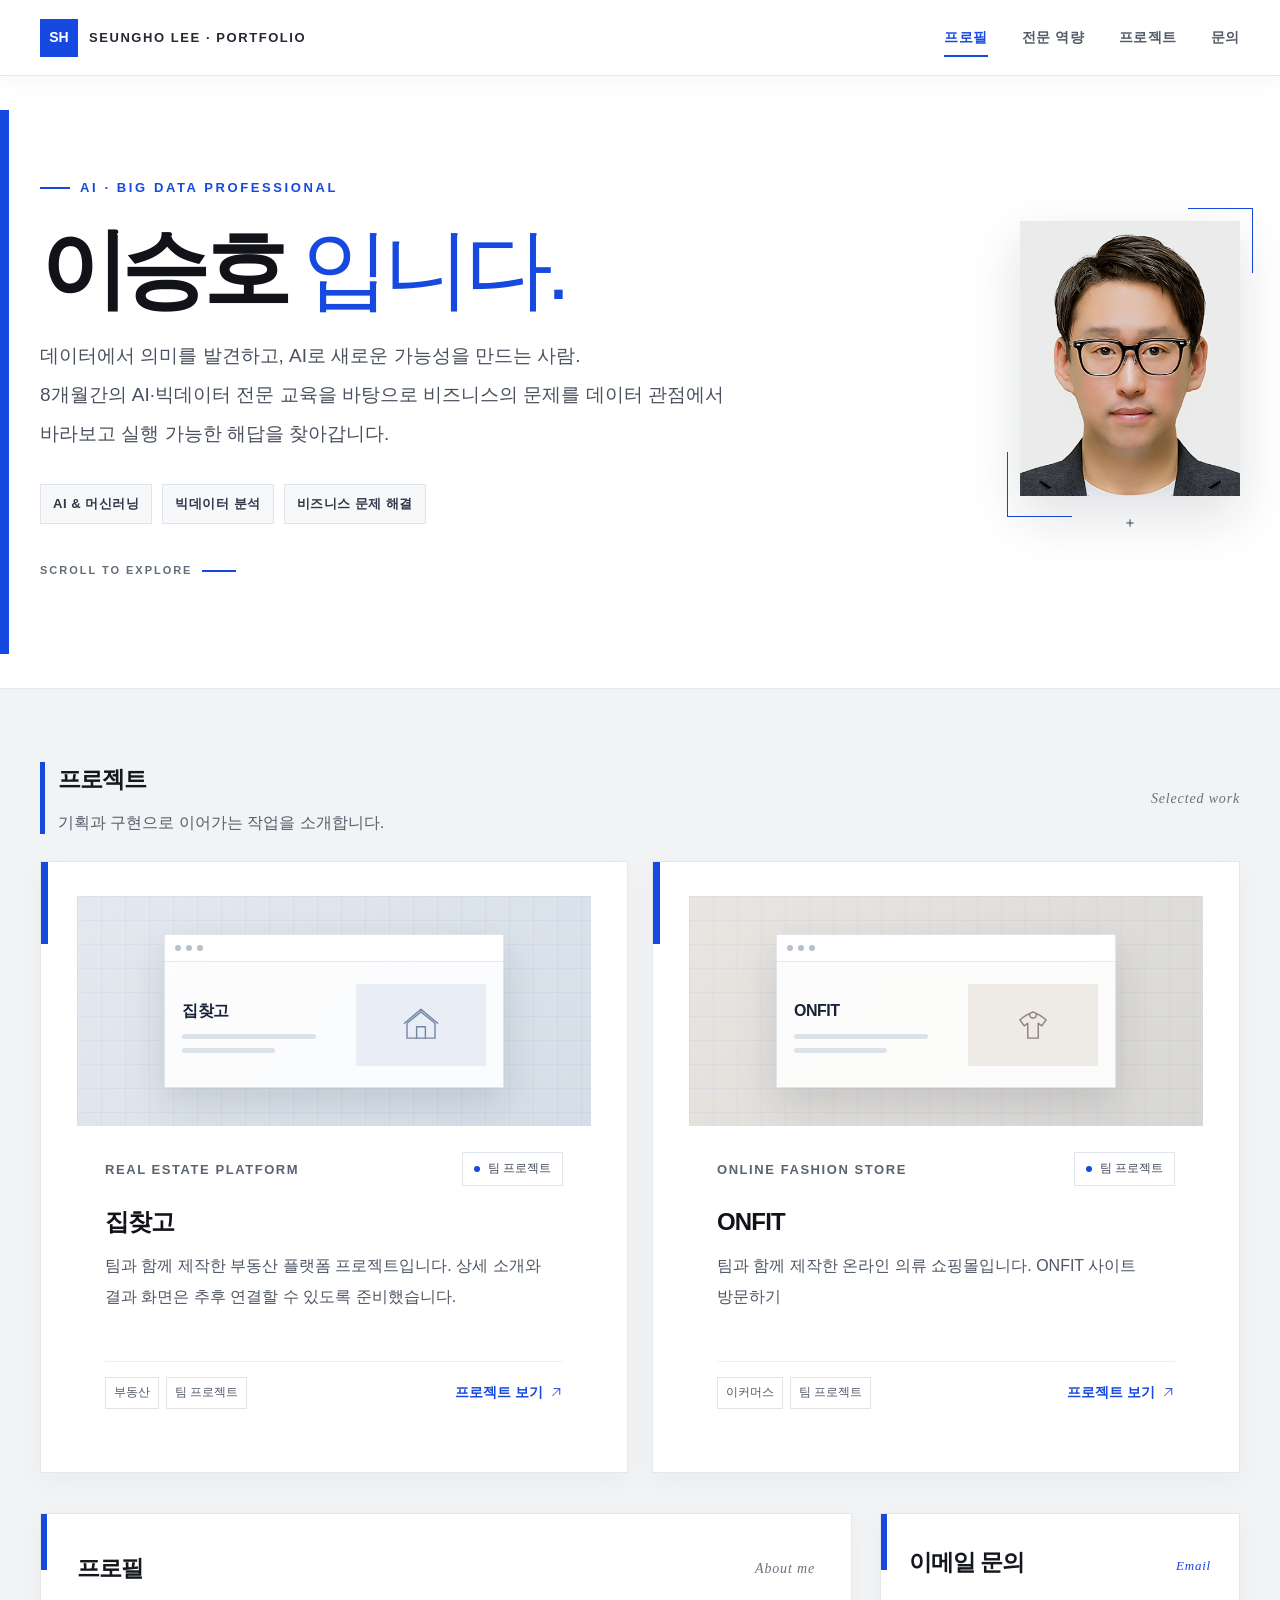
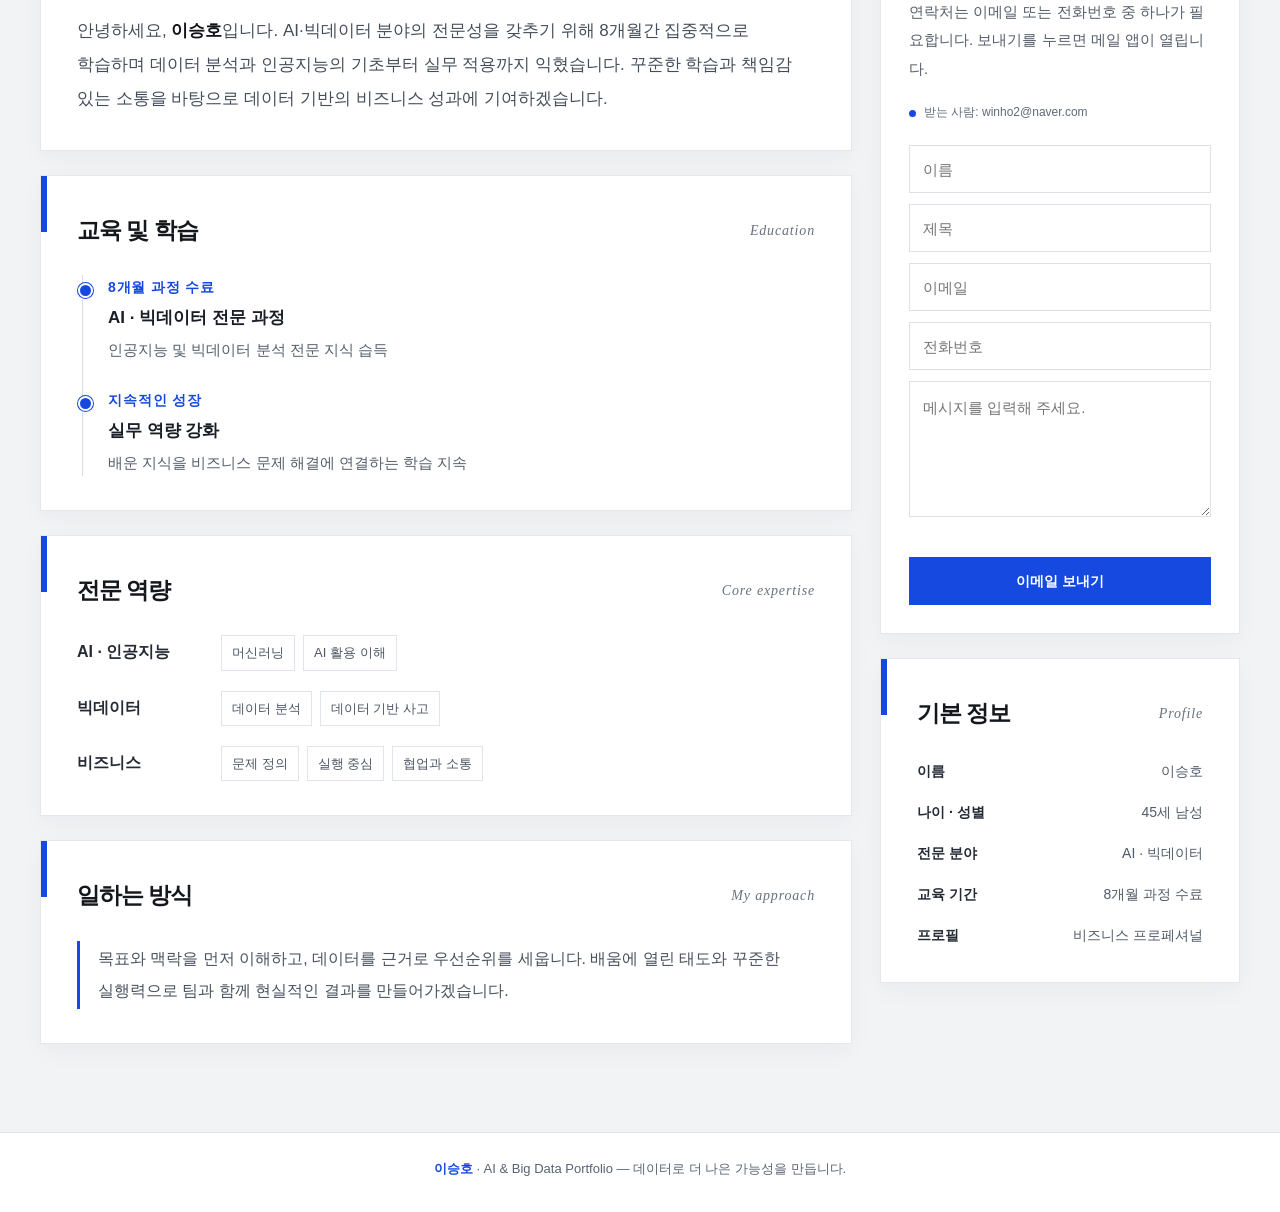
==== commit 2aeb233c: "11" ====
--- a/index.html
+++ b/index.html
@@ -111,7 +111,7 @@
               <div class="mock-toolbar"><i></i><i></i><i></i></div>
               <div class="mock-content">
                 <div class="mock-copy">
-                  <strong>ONLINE BOUTIQUE</strong>
+                  <strong>ONFIT</strong>
                   <span></span><span></span>
                 </div>
                 <div class="mock-visual">
@@ -126,16 +126,16 @@
           <div class="project-card-body">
             <div class="project-meta">
               <span class="project-type">Online fashion store</span>
-              <span class="project-status is-progress">제작 중</span>
-            </div>
-            <h3>온라인 의류 쇼핑몰</h3>
-            <p>현재 제작 중인 온라인 의류 쇼핑몰입니다. 진행 상황과 실제 화면은 완성 후 이곳에 추가할 예정입니다.</p>
+              <span class="project-status">팀 프로젝트</span>
+            </div>
+            <h3>ONFIT</h3>
+            <p>팀과 함께 제작한 온라인 의류 쇼핑몰입니다. <a href="https://onfit3.netlify.app/">ONFIT 사이트 방문하기</a></p>
             <div class="project-card-bottom">
-              <div class="project-tags"><span>이커머스</span><span>진행 중</span></div>
-              <button class="project-open" type="button" data-dialog="shoppingDialog" aria-haspopup="dialog">
+              <div class="project-tags"><span>이커머스</span><span>팀 프로젝트</span></div>
+              <a class="project-open" href="https://onfit3.netlify.app/">
                 프로젝트 보기
                 <svg viewBox="0 0 20 20" fill="none" aria-hidden="true"><path d="M4 15 15 4M6 4h9v9" stroke="currentColor" stroke-width="1.5" stroke-linecap="round" stroke-linejoin="round"/></svg>
-              </button>
+              </a>
             </div>
           </div>
         </article>
@@ -282,41 +282,6 @@
     </div>
   </dialog>
 
-  <dialog class="project-dialog" id="shoppingDialog" aria-labelledby="shoppingDialogTitle" data-project="shopping">
-    <div class="dialog-cover" aria-hidden="true">
-      <div class="mock-window">
-        <div class="mock-toolbar"><i></i><i></i><i></i></div>
-        <div class="mock-content">
-          <div class="mock-copy"><strong>ONLINE BOUTIQUE</strong><span></span><span></span></div>
-          <div class="mock-visual">
-            <svg viewBox="0 0 48 48" fill="none">
-              <path d="m16 13 8-4 8 4 7 5-5 7-4-3v17H18V22l-4 3-5-7 7-5Z" stroke="currentColor" stroke-width="1.6" stroke-linecap="round" stroke-linejoin="round"/>
-              <path d="M20 11c0 3 1.4 5 4 5s4-2 4-5" stroke="currentColor" stroke-width="1.6" stroke-linecap="round"/>
-            </svg>
-          </div>
-        </div>
-      </div>
-    </div>
-    <div class="dialog-content">
-      <div class="dialog-title-row">
-        <div>
-          <h2 id="shoppingDialogTitle">온라인 의류 쇼핑몰</h2>
-          <p>이커머스 · 현재 제작 중</p>
-        </div>
-        <form method="dialog"><button class="dialog-close" type="submit" aria-label="상세 창 닫기">×</button></form>
-      </div>
-      <p class="dialog-description">현재 제작 중인 온라인 의류 쇼핑몰입니다. 완성도에 맞춰 프로젝트 소개와 실제 서비스 화면을 업데이트할 예정입니다.</p>
-      <dl class="dialog-info">
-        <dt>프로젝트</dt><dd>온라인 의류 쇼핑몰</dd>
-        <dt>분야</dt><dd>온라인 커머스</dd>
-        <dt>진행 상태</dt><dd>제작 중</dd>
-        <dt>상세 정보</dt><dd>기능 및 결과 화면 추후 업데이트</dd>
-      </dl>
-      <p class="dialog-note">프로젝트 링크와 상세 자료는 추후 연결 예정입니다.</p>
-      <div class="dialog-actions"><form method="dialog"><button class="dialog-done" type="submit">확인</button></form></div>
-    </div>
-  </dialog>
-
   <footer>
     <strong>이승호</strong> · AI &amp; Big Data Portfolio <span aria-hidden="true">—</span> 데이터로 더 나은 가능성을 만듭니다.
   </footer>
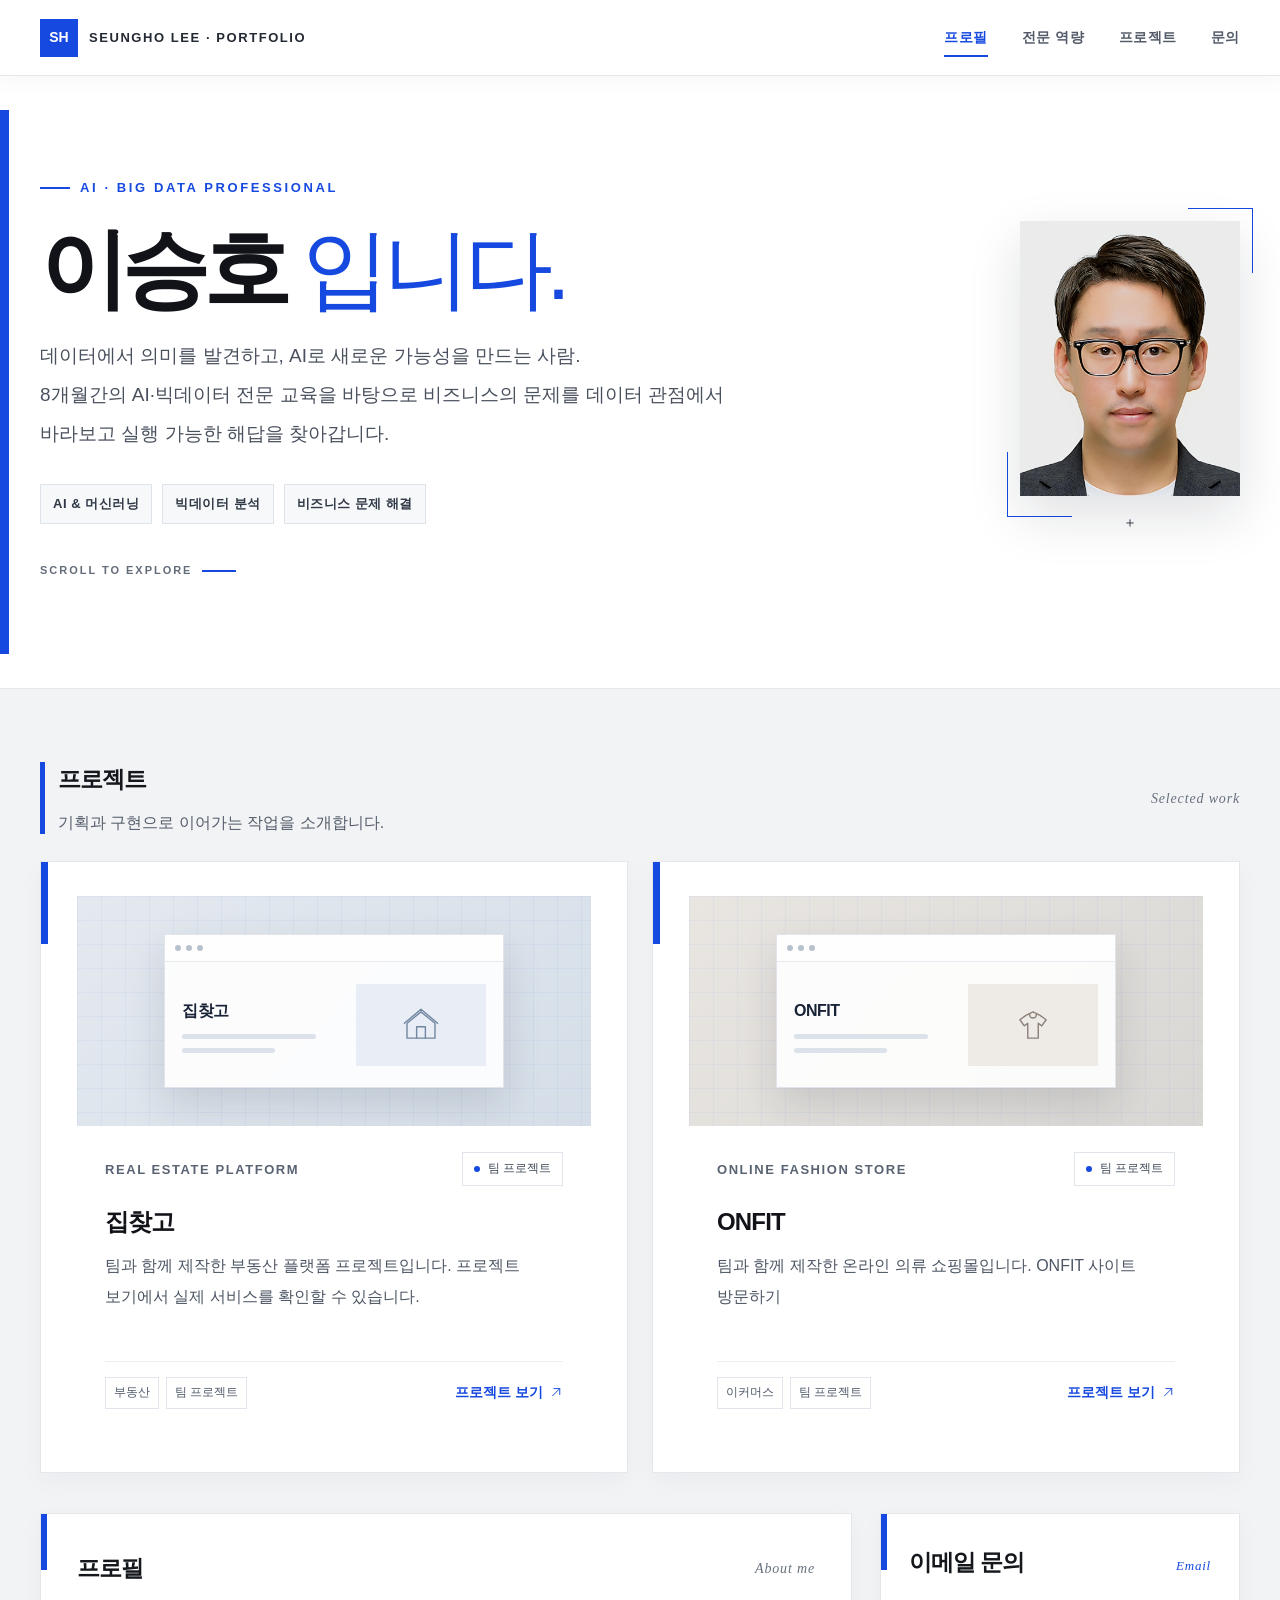
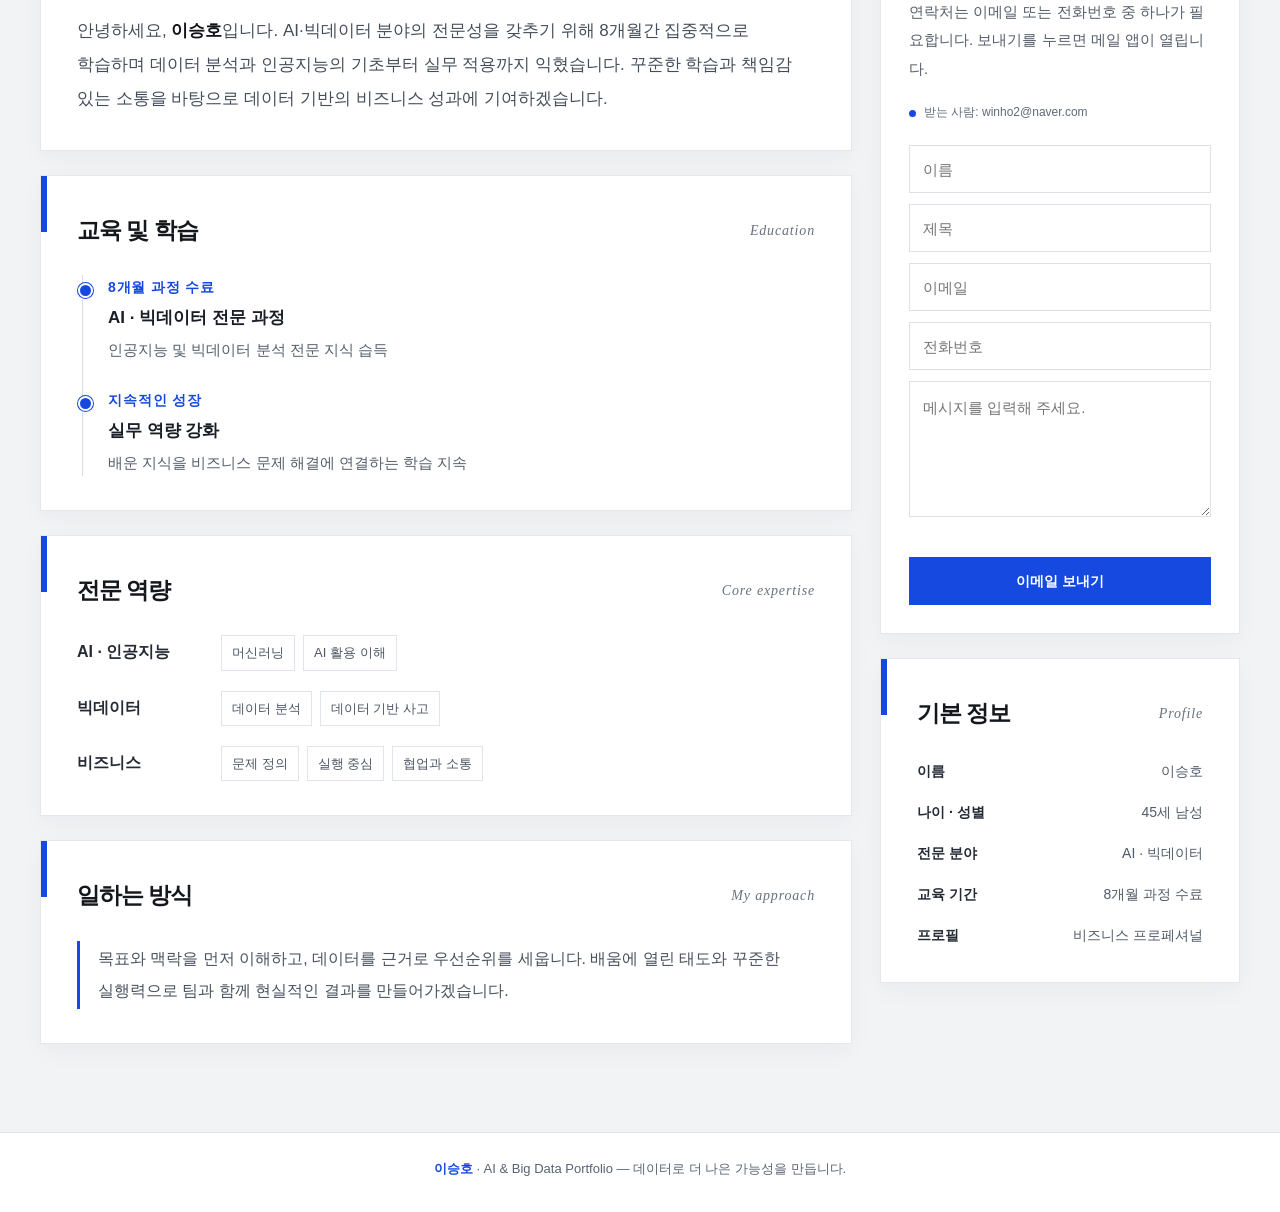
==== commit cc62f343: "1210" ====
--- a/index.html
+++ b/index.html
@@ -94,13 +94,13 @@
               <span class="project-status">팀 프로젝트</span>
             </div>
             <h3>집찾고</h3>
-            <p>팀과 함께 제작한 부동산 플랫폼 프로젝트입니다. 상세 소개와 결과 화면은 추후 연결할 수 있도록 준비했습니다.</p>
+            <p>팀과 함께 제작한 부동산 플랫폼 프로젝트입니다. 프로젝트 보기에서 실제 서비스를 확인할 수 있습니다.</p>
             <div class="project-card-bottom">
               <div class="project-tags"><span>부동산</span><span>팀 프로젝트</span></div>
-              <button class="project-open" type="button" data-dialog="zipchatgoDialog" aria-haspopup="dialog">
+              <a class="project-open" href="https://zipchatgo-so.onrender.com/">
                 프로젝트 보기
                 <svg viewBox="0 0 20 20" fill="none" aria-hidden="true"><path d="M4 15 15 4M6 4h9v9" stroke="currentColor" stroke-width="1.5" stroke-linecap="round" stroke-linejoin="round"/></svg>
-              </button>
+              </a>
             </div>
           </div>
         </article>
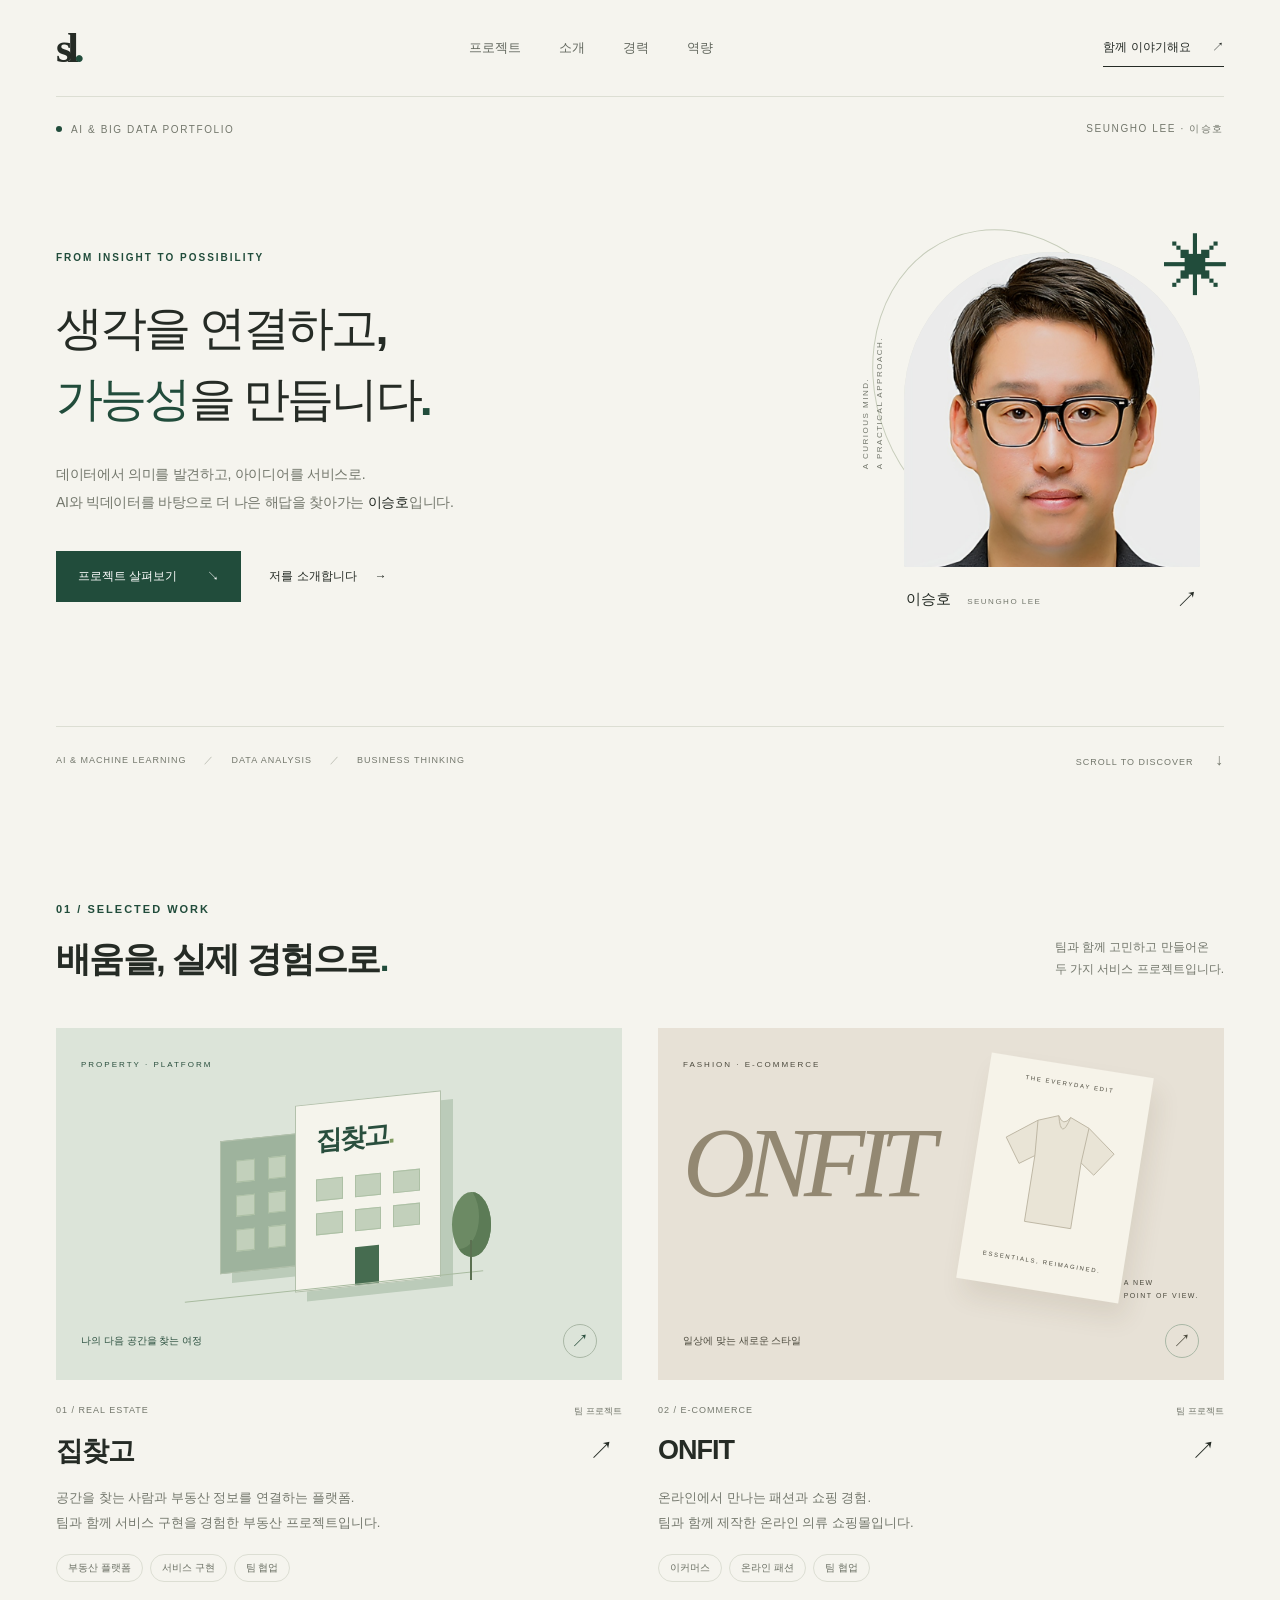
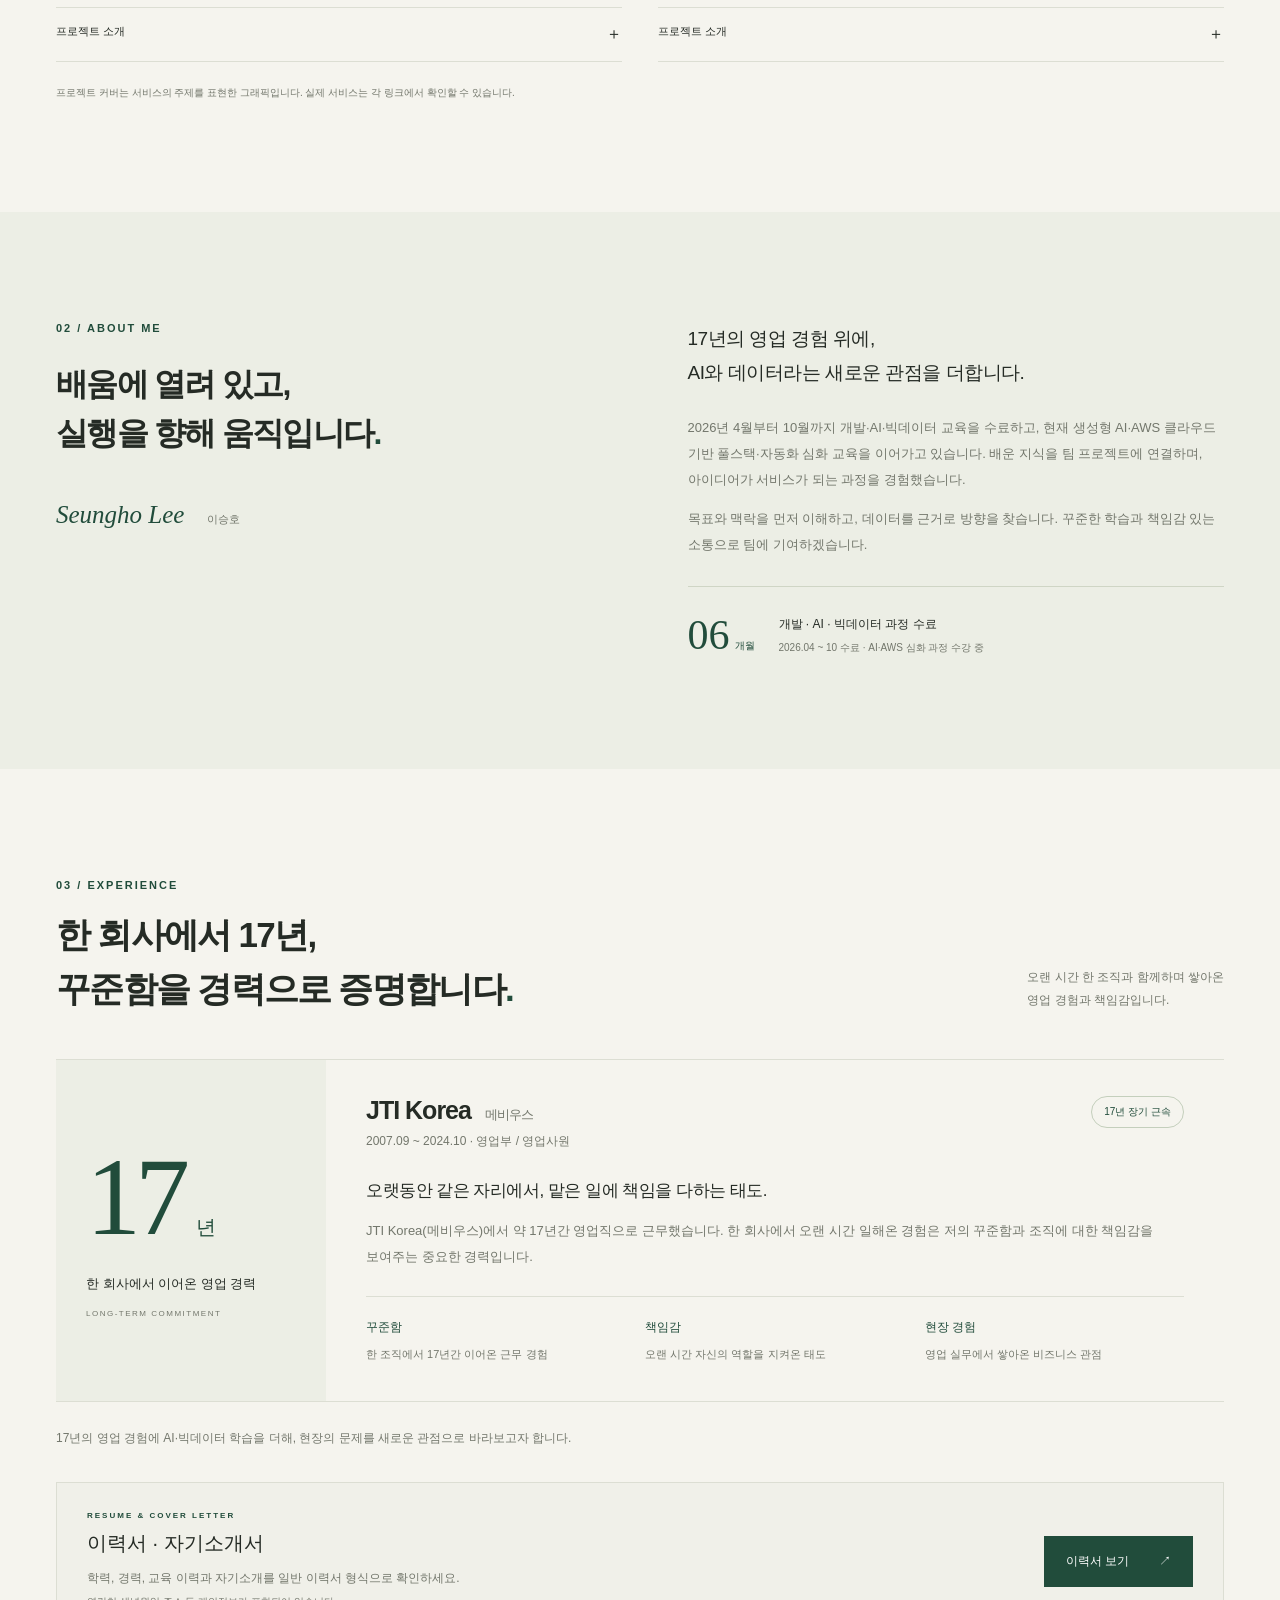
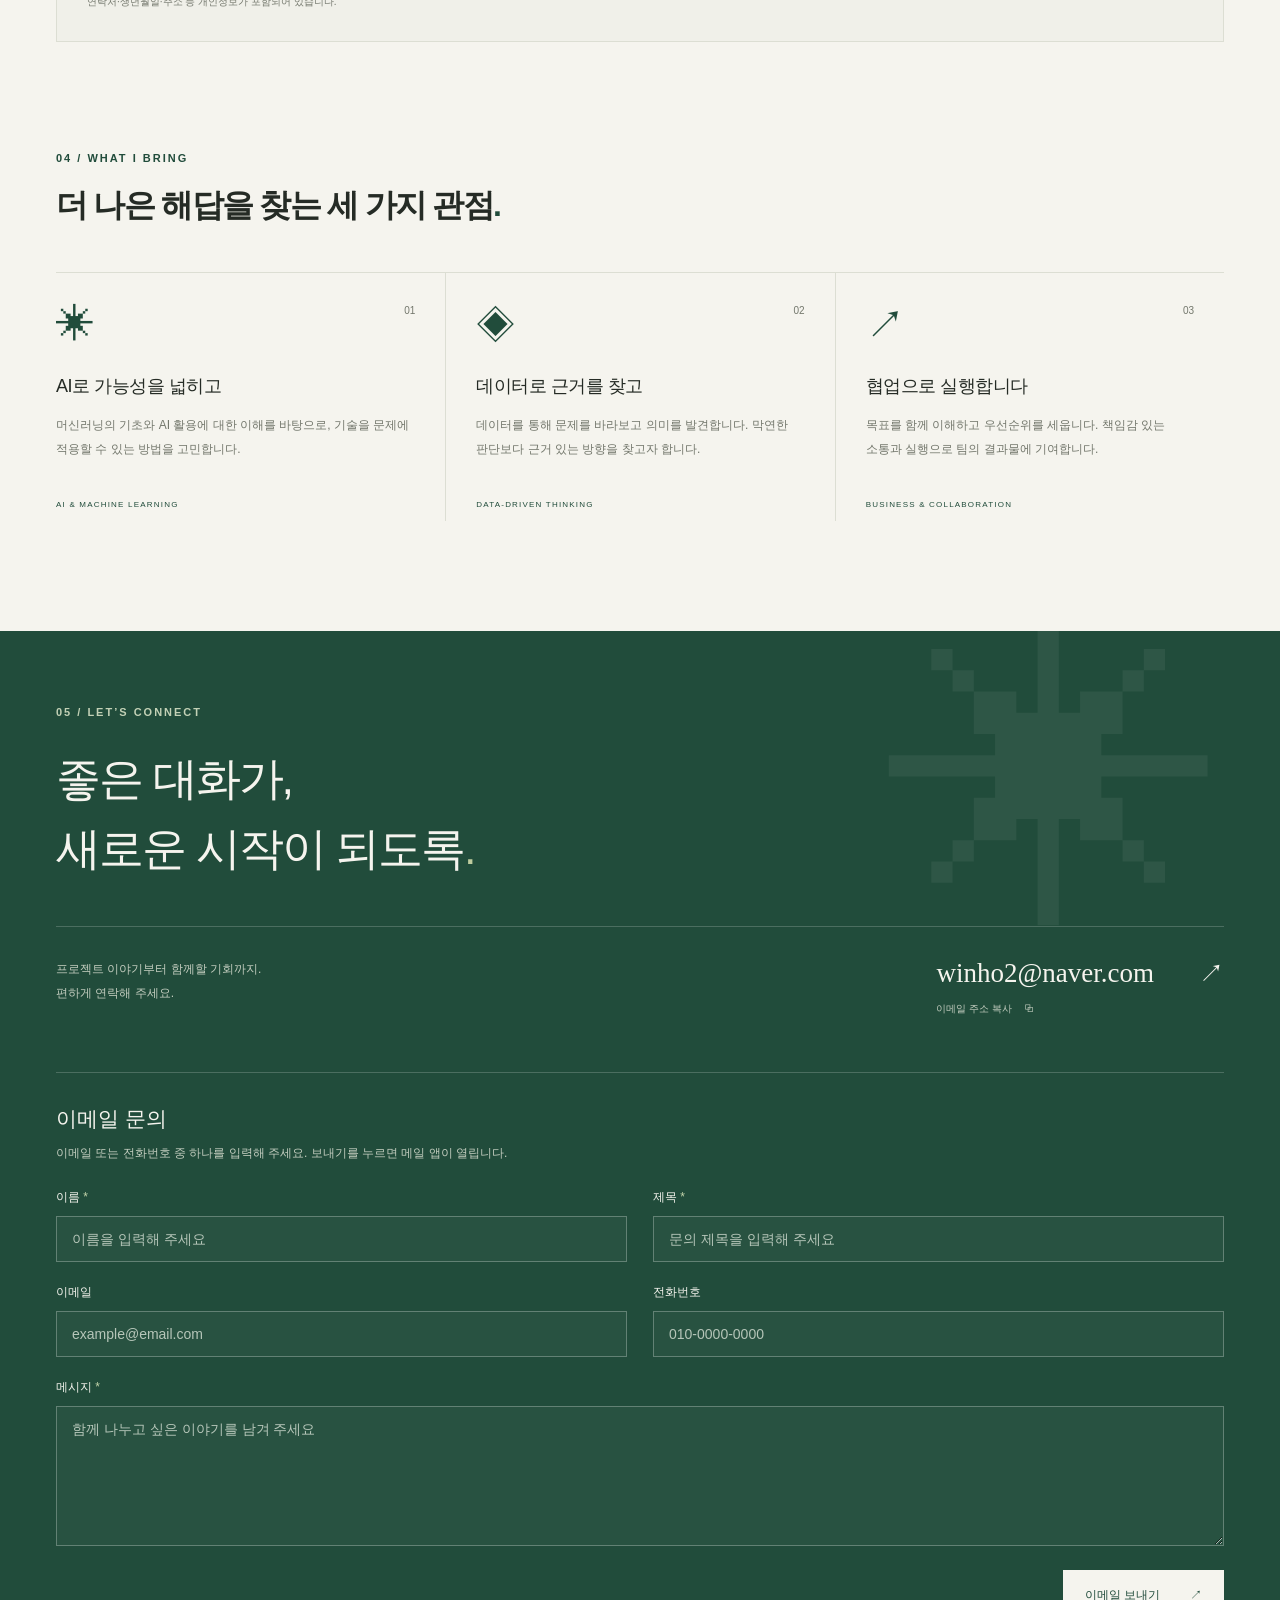
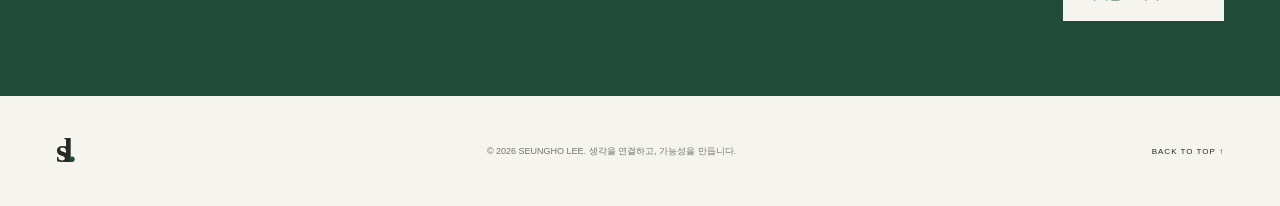
==== commit 155d90b1: "1256" ====
--- a/index.html
+++ b/index.html
@@ -1,294 +1,37 @@
 <!DOCTYPE html>
-<html lang="ko">
-<head>
-  <meta charset="UTF-8">
-  <meta name="viewport" content="width=device-width, initial-scale=1.0">
-  <meta name="theme-color" content="#1649df">
-  <meta name="description" content="AI·빅데이터 전문 역량을 갖춘 이승호의 비즈니스 포트폴리오">
-  <title>이승호 | AI · 빅데이터 포트폴리오</title>
-  <link rel="stylesheet" href="style.css">
-</head>
-<body>
-  <div class="scroll-progress" id="scrollProgress" aria-hidden="true"></div>
-  <header class="topbar">
-    <a class="brand" href="#" aria-label="이승호 포트폴리오 홈">
-      <span class="brand-mark">SH</span>
-      <span>SEUNGHO LEE <span aria-hidden="true">·</span> PORTFOLIO</span>
-    </a>
-    <nav aria-label="페이지 메뉴">
-      <a href="#profile">프로필</a>
-      <a href="#expertise">전문 역량</a>
-      <a href="#projects">프로젝트</a>
-      <a href="#memo">문의</a>
-    </nav>
-  </header>
+<html lang="ko"><head><meta charset="UTF-8"><meta name="viewport" content="width=device-width, initial-scale=1.0"><meta name="theme-color" content="#f5f4ee"><meta name="description" content="데이터에서 의미를 발견하고, 아이디어를 서비스로 연결하는 이승호의 AI·빅데이터 포트폴리오."><meta property="og:title" content="이승호 — 생각을 연결하고, 가능성을 만듭니다."><meta property="og:description" content="이승호의 프로젝트와 일하는 방식을 만나보세요."><meta property="og:type" content="website"><title>이승호 — AI &amp; Big Data Portfolio</title><link rel="icon" href="images/favicon.svg" type="image/svg+xml"><link rel="stylesheet" href="style.css"><script src="script.js" defer></script></head>
+<body><a class="skip-link" href="#main">본문으로 건너뛰기</a><div class="scroll-progress" id="scrollProgress" aria-hidden="true"></div>
+<header class="topbar"><a class="brand" href="#profile" aria-label="이승호 포트폴리오 홈">sl<span>.</span></a><nav aria-label="주요 메뉴"><a href="#projects">프로젝트</a><a href="#about">소개</a><a href="#career">경력</a><a href="#expertise">역량</a></nav><a class="header-contact" href="#contact">함께 이야기해요 <span aria-hidden="true">↗</span></a></header>
+<main id="main"><section class="hero page" id="profile" aria-labelledby="heroTitle"><div class="hero-topline"><span><i class="status-dot"></i> AI &amp; BIG DATA PORTFOLIO</span><span>SEUNGHO LEE · 이승호</span></div><div class="hero-layout"><div class="hero-content"><p class="eyebrow">FROM INSIGHT TO POSSIBILITY</p><h1 id="heroTitle">생각을 연결하고,<br><span class="serif">가능성</span>을 만듭니다<span class="accent">.</span></h1><p class="hero-copy">데이터에서 의미를 발견하고, 아이디어를 서비스로.<br>AI와 빅데이터를 바탕으로 더 나은 해답을 찾아가는 <strong>이승호</strong>입니다.</p><div class="hero-actions"><a class="button primary" href="#projects">프로젝트 살펴보기 <span aria-hidden="true">↘</span></a><a class="text-link" href="#about">저를 소개합니다 <span aria-hidden="true">→</span></a></div></div><div class="portrait-composition"><span class="portrait-orbit" aria-hidden="true"></span><div class="portrait-frame"><img src="images/seungho-lee.jpg" alt="이승호 프로필 사진" width="600" height="750" fetchpriority="high"></div><span class="portrait-label">A CURIOUS MIND.<br>A PRACTICAL APPROACH.</span><span class="portrait-star" aria-hidden="true">✳</span><div class="portrait-caption"><span>이승호 <small>SEUNGHO LEE</small></span><span aria-hidden="true">↗</span></div></div></div><div class="hero-bottom"><p>AI &amp; MACHINE LEARNING <span>／</span> DATA ANALYSIS <span>／</span> BUSINESS THINKING</p><a href="#projects" aria-label="프로젝트로 스크롤">SCROLL TO DISCOVER <span aria-hidden="true">↓</span></a></div></section>
+<section class="projects page section-space" id="projects" aria-labelledby="projectsTitle"><div class="section-heading"><div><p class="eyebrow">01 / SELECTED WORK</p><h2 id="projectsTitle">배움을, 실제 경험으로<span class="accent">.</span></h2></div><p>팀과 함께 고민하고 만들어온<br>두 가지 서비스 프로젝트입니다.</p></div><div class="project-grid">
+<article class="project-card"><a class="project-art property-art" href="https://zipchatgo-so.onrender.com/" target="_blank" rel="noopener noreferrer" aria-label="집찾고 서비스 새 탭에서 보기"><span class="art-label">PROPERTY · PLATFORM</span><div class="property-scene" aria-hidden="true"><div class="building building-back"><i></i><i></i><i></i><i></i><i></i><i></i></div><div class="building building-front"><span>집찾고<span class="tiny-dot">.</span></span><div class="building-windows"><i></i><i></i><i></i><i></i><i></i><i></i></div><div class="building-door"></div></div><div class="scene-ground"></div><div class="scene-tree"></div></div><div class="art-bottom"><span>나의 다음 공간을 찾는 여정</span><span class="round-arrow" aria-hidden="true">↗</span></div></a><div class="project-meta"><span>01 / REAL ESTATE</span><span>팀 프로젝트</span></div><div class="project-title"><h3>집찾고</h3><a href="https://zipchatgo-so.onrender.com/" target="_blank" rel="noopener noreferrer" aria-label="집찾고 새 탭에서 보기">↗</a></div><p class="project-description">공간을 찾는 사람과 부동산 정보를 연결하는 플랫폼.<br>팀과 함께 서비스 구현을 경험한 부동산 프로젝트입니다.</p><div class="tags"><span>부동산 플랫폼</span><span>서비스 구현</span><span>팀 협업</span></div><details class="project-details"><summary>프로젝트 소개 <span aria-hidden="true">＋</span></summary><div><p>부동산 분야의 서비스를 팀 프로젝트로 제작했습니다. 배운 내용을 실제 서비스에 연결하고, 팀원과 함께 결과물을 만들어가는 경험을 쌓았습니다.</p><a class="text-link" href="https://zipchatgo-so.onrender.com/" target="_blank" rel="noopener noreferrer">실제 서비스 방문 <span aria-hidden="true">↗</span></a></div></details></article>
+<article class="project-card"><a class="project-art fashion-art" href="https://onfit3.netlify.app/" target="_blank" rel="noopener noreferrer" aria-label="ONFIT 쇼핑몰 새 탭에서 보기"><span class="art-label">FASHION · E-COMMERCE</span><div class="fashion-scene" aria-hidden="true"><span class="fashion-word">ONFIT</span><div class="fashion-card"><span>THE EVERYDAY EDIT</span><svg viewBox="0 0 240 220" fill="none"><path d="m77 31 33-13q10 18 20 0l33 13 48 36-28 40-24-17v111H81V90l-24 17-28-40z" fill="#e9e4d6" stroke="#bdb5a2" stroke-width="1.5"/><path d="M110 18q10 42 20 0M81 90l-4-59m82 59 4-59" stroke="#bdb5a2" stroke-width="1.5"/></svg><span>ESSENTIALS, REIMAGINED.</span></div><span class="fashion-note">A NEW<br>POINT OF VIEW.</span></div><div class="art-bottom"><span>일상에 맞는 새로운 스타일</span><span class="round-arrow" aria-hidden="true">↗</span></div></a><div class="project-meta"><span>02 / E-COMMERCE</span><span>팀 프로젝트</span></div><div class="project-title"><h3>ONFIT</h3><a href="https://onfit3.netlify.app/" target="_blank" rel="noopener noreferrer" aria-label="ONFIT 새 탭에서 보기">↗</a></div><p class="project-description">온라인에서 만나는 패션과 쇼핑 경험.<br>팀과 함께 제작한 온라인 의류 쇼핑몰입니다.</p><div class="tags"><span>이커머스</span><span>온라인 패션</span><span>팀 협업</span></div><details class="project-details"><summary>프로젝트 소개 <span aria-hidden="true">＋</span></summary><div><p>온라인 의류 쇼핑몰을 팀 프로젝트로 제작했습니다. 부동산과 다른 서비스 도메인을 경험하며, 아이디어를 웹 서비스로 옮기는 학습을 이어갔습니다.</p><a class="text-link" href="https://onfit3.netlify.app/" target="_blank" rel="noopener noreferrer">실제 서비스 방문 <span aria-hidden="true">↗</span></a></div></details></article>
+</div><p class="visual-note">프로젝트 커버는 서비스의 주제를 표현한 그래픽입니다. 실제 서비스는 각 링크에서 확인할 수 있습니다.</p></section>
+<section class="about-section" id="about" aria-labelledby="aboutTitle"><div class="page about-layout section-space"><div><p class="eyebrow">02 / ABOUT ME</p><h2 id="aboutTitle">배움에 열려 있고,<br>실행을 향해 움직입니다<span class="accent">.</span></h2><div class="about-signature">Seungho Lee <span>이승호</span></div></div><div class="about-copy"><p class="lead">17년의 영업 경험 위에,<br>AI와 데이터라는 새로운 관점을 더합니다.</p><p>2026년 4월부터 10월까지 개발·AI·빅데이터 교육을 수료하고, 현재 생성형 AI·AWS 클라우드 기반 풀스택·자동화 심화 교육을 이어가고 있습니다. 배운 지식을 팀 프로젝트에 연결하며, 아이디어가 서비스가 되는 과정을 경험했습니다.</p><p>목표와 맥락을 먼저 이해하고, 데이터를 근거로 방향을 찾습니다. 꾸준한 학습과 책임감 있는 소통으로 팀에 기여하겠습니다.</p><div class="education"><span class="education-number">06<span>개월</span></span><div><strong>개발 · AI · 빅데이터 과정 수료</strong><span>2026.04 ~ 10 수료 · AI·AWS 심화 과정 수강 중</span></div></div></div></div></section>
 
-  <section class="hero" id="profile">
-    <div class="page hero-inner">
-      <div>
-        <div class="eyebrow">AI · BIG DATA PROFESSIONAL</div>
-        <h1>이승호 <span>입니다.</span></h1>
-        <p class="hero-copy">
-          데이터에서 의미를 발견하고, AI로 새로운 가능성을 만드는 사람.<br>
-          8개월간의 AI·빅데이터 전문 교육을 바탕으로 비즈니스의 문제를
-          데이터 관점에서 바라보고 실행 가능한 해답을 찾아갑니다.
-        </p>
-        <div class="hero-tags" aria-label="핵심 키워드">
-          <span>AI &amp; 머신러닝</span>
-          <span>빅데이터 분석</span>
-          <span>비즈니스 문제 해결</span>
-        </div>
-        <a class="scroll-cue" href="#aboutTitle">SCROLL TO EXPLORE</a>
-      </div>
-      <div class="hero-photo-wrap">
-        <div class="photo-frame has-photo" id="photoFrame">
-          <img id="profilePhoto" src="images/seungho-lee.jpg" alt="이승호 프로필 사진">
-          <div class="photo-placeholder">
-            <svg viewBox="0 0 48 48" fill="none" aria-hidden="true">
-              <circle cx="24" cy="17" r="8" stroke="currentColor" stroke-width="1.5"/>
-              <path d="M9 41c1.4-8.1 6.4-12.5 15-12.5S37.6 32.9 39 41" stroke="currentColor" stroke-width="1.5" stroke-linecap="round"/>
-            </svg>
-            <strong>프로필 사진</strong>
-            <small>사진을 등록해 주세요</small>
-          </div>
-        </div>
-        <label class="photo-upload">
-          <span aria-hidden="true">＋</span>
-          <input id="photoInput" type="file" accept="image/*" aria-label="프로필 사진 변경">
-        </label>
-      </div>
+<section class="career-section page section-space" id="career" aria-labelledby="careerTitle">
+  <div class="section-heading"><div><p class="eyebrow">03 / EXPERIENCE</p><h2 id="careerTitle">한 회사에서 17년,<br>꾸준함을 경력으로 증명합니다<span class="accent">.</span></h2></div><p>오랜 시간 한 조직과 함께하며 쌓아온<br>영업 경험과 책임감입니다.</p></div>
+  <article class="career-record">
+    <div class="career-tenure"><span class="career-number">17<span>년</span></span><strong>한 회사에서 이어온 영업 경력</strong><span class="career-tenure-caption">LONG-TERM COMMITMENT</span></div>
+    <div class="career-content"><div class="career-company"><div><h3>JTI Korea <small class="secondary-company">메비우스</small></h3><p>2007.09 ~ 2024.10 · 영업부 / 영업사원</p></div><span class="career-badge">17년 장기 근속</span></div>
+      <p class="career-lead">오랫동안 같은 자리에서, 맡은 일에 책임을 다하는 태도.</p>
+      <p class="career-description">JTI Korea(메비우스)에서 약 17년간 영업직으로 근무했습니다. 한 회사에서 오랜 시간 일해온 경험은 저의 꾸준함과 조직에 대한 책임감을 보여주는 중요한 경력입니다.</p>
+      <div class="career-values"><div><h4>꾸준함</h4><p>한 조직에서 17년간 이어온 근무 경험</p></div><div><h4>책임감</h4><p>오랜 시간 자신의 역할을 지켜온 태도</p></div><div><h4>현장 경험</h4><p>영업 실무에서 쌓아온 비즈니스 관점</p></div></div>
     </div>
-  </section>
-
-  <main class="page">
-    <section class="projects-section" id="projects" aria-labelledby="projectsTitle">
-      <div class="section-heading projects-heading">
-        <div class="projects-title">
-          <h2 id="projectsTitle">프로젝트</h2>
-          <p>기획과 구현으로 이어가는 작업을 소개합니다.</p>
-        </div>
-        <span>Selected work</span>
-      </div>
-      <div class="project-grid">
-        <article class="card project-card" data-project="zipchatgo">
-          <div class="project-cover" aria-hidden="true">
-            <div class="mock-window">
-              <div class="mock-toolbar"><i></i><i></i><i></i></div>
-              <div class="mock-content">
-                <div class="mock-copy">
-                  <strong>집찾고</strong>
-                  <span></span><span></span>
-                </div>
-                <div class="mock-visual">
-                  <svg viewBox="0 0 48 48" fill="none">
-                    <path d="m8 22 16-13 16 13v17H8V22Z" stroke="currentColor" stroke-width="1.6" stroke-linejoin="round"/>
-                    <path d="M19 39V26h10v13M5 22 24 6l19 16" stroke="currentColor" stroke-width="1.6" stroke-linecap="round" stroke-linejoin="round"/>
-                  </svg>
-                </div>
-              </div>
-            </div>
-          </div>
-          <div class="project-card-body">
-            <div class="project-meta">
-              <span class="project-type">Real estate platform</span>
-              <span class="project-status">팀 프로젝트</span>
-            </div>
-            <h3>집찾고</h3>
-            <p>팀과 함께 제작한 부동산 플랫폼 프로젝트입니다. 프로젝트 보기에서 실제 서비스를 확인할 수 있습니다.</p>
-            <div class="project-card-bottom">
-              <div class="project-tags"><span>부동산</span><span>팀 프로젝트</span></div>
-              <a class="project-open" href="https://zipchatgo-so.onrender.com/">
-                프로젝트 보기
-                <svg viewBox="0 0 20 20" fill="none" aria-hidden="true"><path d="M4 15 15 4M6 4h9v9" stroke="currentColor" stroke-width="1.5" stroke-linecap="round" stroke-linejoin="round"/></svg>
-              </a>
-            </div>
-          </div>
-        </article>
-
-        <article class="card project-card" data-project="shopping">
-          <div class="project-cover" aria-hidden="true">
-            <div class="mock-window">
-              <div class="mock-toolbar"><i></i><i></i><i></i></div>
-              <div class="mock-content">
-                <div class="mock-copy">
-                  <strong>ONFIT</strong>
-                  <span></span><span></span>
-                </div>
-                <div class="mock-visual">
-                  <svg viewBox="0 0 48 48" fill="none">
-                    <path d="m16 13 8-4 8 4 7 5-5 7-4-3v17H18V22l-4 3-5-7 7-5Z" stroke="currentColor" stroke-width="1.6" stroke-linecap="round" stroke-linejoin="round"/>
-                    <path d="M20 11c0 3 1.4 5 4 5s4-2 4-5" stroke="currentColor" stroke-width="1.6" stroke-linecap="round"/>
-                  </svg>
-                </div>
-              </div>
-            </div>
-          </div>
-          <div class="project-card-body">
-            <div class="project-meta">
-              <span class="project-type">Online fashion store</span>
-              <span class="project-status">팀 프로젝트</span>
-            </div>
-            <h3>ONFIT</h3>
-            <p>팀과 함께 제작한 온라인 의류 쇼핑몰입니다. <a href="https://onfit3.netlify.app/">ONFIT 사이트 방문하기</a></p>
-            <div class="project-card-bottom">
-              <div class="project-tags"><span>이커머스</span><span>팀 프로젝트</span></div>
-              <a class="project-open" href="https://onfit3.netlify.app/">
-                프로젝트 보기
-                <svg viewBox="0 0 20 20" fill="none" aria-hidden="true"><path d="M4 15 15 4M6 4h9v9" stroke="currentColor" stroke-width="1.5" stroke-linecap="round" stroke-linejoin="round"/></svg>
-              </a>
-            </div>
-          </div>
-        </article>
-      </div>
-    </section>
-
-    <div class="content-grid">
-      <div class="main-column">
-        <section class="card" aria-labelledby="aboutTitle">
-          <div class="section-heading">
-            <h2 id="aboutTitle">프로필</h2>
-            <span>About me</span>
-          </div>
-          <p class="intro-text">
-            안녕하세요, <strong>이승호</strong>입니다. AI·빅데이터 분야의 전문성을 갖추기 위해
-            8개월간 집중적으로 학습하며 데이터 분석과 인공지능의 기초부터 실무 적용까지 익혔습니다.
-            꾸준한 학습과 책임감 있는 소통을 바탕으로 데이터 기반의 비즈니스 성과에 기여하겠습니다.
-          </p>
-        </section>
-
-        <section class="card" aria-labelledby="educationTitle">
-          <div class="section-heading">
-            <h2 id="educationTitle">교육 및 학습</h2>
-            <span>Education</span>
-          </div>
-          <div class="timeline">
-            <div class="timeline-item">
-              <div class="timeline-date">8개월 과정 수료</div>
-              <h3 class="timeline-title">AI · 빅데이터 전문 과정</h3>
-              <p class="timeline-detail">인공지능 및 빅데이터 분석 전문 지식 습득</p>
-            </div>
-            <div class="timeline-item">
-              <div class="timeline-date">지속적인 성장</div>
-              <h3 class="timeline-title">실무 역량 강화</h3>
-              <p class="timeline-detail">배운 지식을 비즈니스 문제 해결에 연결하는 학습 지속</p>
-            </div>
-          </div>
-        </section>
-
-        <section class="card" id="expertise" aria-labelledby="expertiseTitle">
-          <div class="section-heading">
-            <h2 id="expertiseTitle">전문 역량</h2>
-            <span>Core expertise</span>
-          </div>
-          <div class="skill-list">
-            <div class="skill">
-              <div class="skill-label">AI · 인공지능</div>
-              <div class="skill-pills"><span>머신러닝</span><span>AI 활용 이해</span></div>
-            </div>
-            <div class="skill">
-              <div class="skill-label">빅데이터</div>
-              <div class="skill-pills"><span>데이터 분석</span><span>데이터 기반 사고</span></div>
-            </div>
-            <div class="skill">
-              <div class="skill-label">비즈니스</div>
-              <div class="skill-pills"><span>문제 정의</span><span>실행 중심</span><span>협업과 소통</span></div>
-            </div>
-          </div>
-        </section>
-
-        <section class="card" aria-labelledby="approachTitle">
-          <div class="section-heading">
-            <h2 id="approachTitle">일하는 방식</h2>
-            <span>My approach</span>
-          </div>
-          <div class="focus-box">
-            <p>목표와 맥락을 먼저 이해하고, 데이터를 근거로 우선순위를 세웁니다. 배움에 열린 태도와 꾸준한 실행력으로 팀과 함께 현실적인 결과를 만들어가겠습니다.</p>
-          </div>
-        </section>
-      </div>
-
-      <aside class="side-column">
-        <section class="card memo-card memo-sidebar" id="memo" aria-labelledby="memoTitle">
-          <div class="memo-layout">
-            <div class="memo-intro">
-              <div class="section-heading">
-                <h2 id="memoTitle">이메일 문의</h2>
-                <span>Email</span>
-              </div>
-              <p class="memo-caption">연락처는 이메일 또는 전화번호 중 하나가 필요합니다. 보내기를 누르면 메일 앱이 열립니다.</p>
-              <span class="memo-privacy">받는 사람: winho2@naver.com</span>
-            </div>
-            <form class="memo-form" id="memoForm">
-              <input id="memoName" name="name" autocomplete="name" maxlength="40" placeholder="이름" aria-label="이름" required>
-              <input id="memoSubject" name="subject" maxlength="100" placeholder="제목" aria-label="제목" required>
-              <input id="memoEmail" name="email" type="email" autocomplete="email" maxlength="254" placeholder="이메일" aria-label="이메일 (연락처)">
-              <input id="memoPhone" name="phone" type="tel" inputmode="tel" autocomplete="tel" maxlength="30" placeholder="전화번호" aria-label="전화번호 (연락처)">
-              <textarea id="memoMessage" name="message" maxlength="2000" placeholder="메시지를 입력해 주세요." aria-label="메시지" required></textarea>
-              <p class="memo-notice" id="memoNotice" aria-live="polite"></p>
-              <button type="submit">이메일 보내기</button>
-            </form>
-          </div>
-        </section>
-
-        <section class="card contact-card" aria-labelledby="contactTitle">
-          <div class="section-heading">
-            <h2 id="contactTitle">기본 정보</h2>
-            <span>Profile</span>
-          </div>
-          <ul class="contact-list">
-            <li><strong>이름</strong><span>이승호</span></li>
-            <li><strong>나이 · 성별</strong><span>45세 남성</span></li>
-            <li><strong>전문 분야</strong><span>AI · 빅데이터</span></li>
-            <li><strong>교육 기간</strong><span>8개월 과정 수료</span></li>
-            <li><strong>프로필</strong><span>비즈니스 프로페셔널</span></li>
-          </ul>
-        </section>
-      </aside>
-    </div>
-  </main>
-
-  <dialog class="project-dialog" id="zipchatgoDialog" aria-labelledby="zipchatgoDialogTitle" data-project="zipchatgo">
-    <div class="dialog-cover" aria-hidden="true">
-      <div class="mock-window">
-        <div class="mock-toolbar"><i></i><i></i><i></i></div>
-        <div class="mock-content">
-          <div class="mock-copy"><strong>집찾고</strong><span></span><span></span></div>
-          <div class="mock-visual">
-            <svg viewBox="0 0 48 48" fill="none">
-              <path d="m8 22 16-13 16 13v17H8V22Z" stroke="currentColor" stroke-width="1.6" stroke-linejoin="round"/>
-              <path d="M19 39V26h10v13M5 22 24 6l19 16" stroke="currentColor" stroke-width="1.6" stroke-linecap="round" stroke-linejoin="round"/>
-            </svg>
-          </div>
-        </div>
-      </div>
-    </div>
-    <div class="dialog-content">
-      <div class="dialog-title-row">
-        <div>
-          <h2 id="zipchatgoDialogTitle">집찾고</h2>
-          <p>부동산 플랫폼 · 팀 프로젝트</p>
-        </div>
-        <form method="dialog"><button class="dialog-close" type="submit" aria-label="상세 창 닫기">×</button></form>
-      </div>
-      <p class="dialog-description">팀 프로젝트로 제작한 부동산 플랫폼입니다. 프로젝트의 상세 설명과 실제 화면은 준비되는 대로 이 포트폴리오에서 확인할 수 있도록 연결할 예정입니다.</p>
-      <dl class="dialog-info">
-        <dt>프로젝트</dt><dd>집찾고</dd>
-        <dt>분야</dt><dd>부동산 플랫폼</dd>
-        <dt>진행 형태</dt><dd>팀 프로젝트</dd>
-        <dt>상세 정보</dt><dd>기여 내용 및 결과 화면 추후 업데이트</dd>
-      </dl>
-      <p class="dialog-note">프로젝트 링크와 상세 자료는 추후 연결 예정입니다.</p>
-      <div class="dialog-actions"><form method="dialog"><button class="dialog-done" type="submit">확인</button></form></div>
-    </div>
-  </dialog>
-
-  <footer>
-    <strong>이승호</strong> · AI &amp; Big Data Portfolio <span aria-hidden="true">—</span> 데이터로 더 나은 가능성을 만듭니다.
-  </footer>
-  <button class="back-to-top" id="backToTop" type="button" aria-label="페이지 맨 위로 이동">
-    <svg viewBox="0 0 24 24" fill="none" aria-hidden="true"><path d="m6 14 6-6 6 6M12 8v11" stroke="currentColor" stroke-width="1.6" stroke-linecap="round" stroke-linejoin="round"/></svg>
-  </button>
-
-  <script src="script.js" defer></script>
-</body>
-</html>+  </article>
+  <p class="career-bridge">17년의 영업 경험에 AI·빅데이터 학습을 더해, 현장의 문제를 새로운 관점으로 바라보고자 합니다.</p><div class="resume-access"><div><p class="eyebrow">RESUME &amp; COVER LETTER</p><h3>이력서 · 자기소개서</h3><p>학력, 경력, 교육 이력과 자기소개를 일반 이력서 형식으로 확인하세요.<br><span>연락처·생년월일·주소 등 개인정보가 포함되어 있습니다.</span></p></div><a class="button primary" href="resume.html" target="_blank" rel="noopener noreferrer">이력서 보기 <span aria-hidden="true">↗</span></a></div>
+</section>
+<section class="page section-space expertise-section" id="expertise" aria-labelledby="expertiseTitle"><div class="section-heading"><div><p class="eyebrow">04 / WHAT I BRING</p><h2 id="expertiseTitle">더 나은 해답을 찾는 세 가지 관점<span class="accent">.</span></h2></div></div><div class="expertise-grid"><article><span class="expertise-symbol" aria-hidden="true">✳</span><span class="expertise-index">01</span><h3>AI로 가능성을 넓히고</h3><p>머신러닝의 기초와 AI 활용에 대한 이해를 바탕으로, 기술을 문제에 적용할 수 있는 방법을 고민합니다.</p><span class="expertise-caption">AI &amp; MACHINE LEARNING</span></article><article><span class="expertise-symbol" aria-hidden="true">◈</span><span class="expertise-index">02</span><h3>데이터로 근거를 찾고</h3><p>데이터를 통해 문제를 바라보고 의미를 발견합니다. 막연한 판단보다 근거 있는 방향을 찾고자 합니다.</p><span class="expertise-caption">DATA-DRIVEN THINKING</span></article><article><span class="expertise-symbol" aria-hidden="true">↗</span><span class="expertise-index">03</span><h3>협업으로 실행합니다</h3><p>목표를 함께 이해하고 우선순위를 세웁니다. 책임감 있는 소통과 실행으로 팀의 결과물에 기여합니다.</p><span class="expertise-caption">BUSINESS &amp; COLLABORATION</span></article></div></section>
+<section class="contact-section" id="contact" aria-labelledby="contactTitle"><div class="page contact-inner"><p class="eyebrow">05 / LET’S CONNECT</p><h2 id="contactTitle">좋은 대화가,<br>새로운 시작이 되도록<span>.</span></h2><div class="contact-bottom"><p>프로젝트 이야기부터 함께할 기회까지.<br>편하게 연락해 주세요.</p><div><a class="email-link" href="mailto:winho2@naver.com">winho2@naver.com <span aria-hidden="true">↗</span></a><button class="copy-email" id="copyEmail" type="button">이메일 주소 복사 <span aria-hidden="true">⧉</span></button><p class="copy-notice" id="copyNotice" role="status" aria-live="polite"></p></div></div>
+<form class="memo-form" id="memoForm" aria-label="이메일 문의">
+  <div class="memo-form-heading"><h3>이메일 문의</h3><p id="memoHelp">이메일 또는 전화번호 중 하나를 입력해 주세요. 보내기를 누르면 메일 앱이 열립니다.</p></div>
+  <div class="memo-fields">
+    <label for="memoName">이름 <span aria-hidden="true">*</span><input id="memoName" name="name" autocomplete="name" maxlength="40" placeholder="이름을 입력해 주세요" required></label>
+    <label for="memoSubject">제목 <span aria-hidden="true">*</span><input id="memoSubject" name="subject" maxlength="100" placeholder="문의 제목을 입력해 주세요" required></label>
+    <label for="memoEmail">이메일<input id="memoEmail" name="email" type="email" autocomplete="email" maxlength="254" placeholder="example@email.com" aria-describedby="memoHelp"></label>
+    <label for="memoPhone">전화번호<input id="memoPhone" name="phone" type="tel" inputmode="tel" autocomplete="tel" maxlength="30" placeholder="010-0000-0000" aria-describedby="memoHelp"></label>
+    <label class="memo-message" for="memoMessage">메시지 <span aria-hidden="true">*</span><textarea id="memoMessage" name="message" maxlength="2000" rows="5" placeholder="함께 나누고 싶은 이야기를 남겨 주세요" required></textarea></label>
+  </div>
+  <div class="memo-form-footer"><p class="memo-notice" id="memoNotice" role="status" aria-live="polite"></p><button class="button" type="submit">이메일 보내기 <span aria-hidden="true">↗</span></button></div>
+</form></div></section></main>
+<footer class="page"><a class="brand" href="#profile" aria-label="맨 위로">sl<span>.</span></a><p>© <span id="year">2026</span> SEUNGHO LEE. 생각을 연결하고, 가능성을 만듭니다.</p><a href="#profile">BACK TO TOP ↑</a></footer><button class="back-to-top" id="backToTop" type="button" aria-label="맨 위로 이동">↑</button></body></html>
--- a/style.css
+++ b/style.css
@@ -1,888 +1,58 @@
-    :root {
-      color-scheme: light;
-      --navy: #101e36;
-      --navy-soft: #1b2d49;
-      --blue: #42648c;
-      --ink: #202a39;
-      --muted: #687486;
-      --line: #e2e7ed;
-      --surface: #f3f5f8;
-      --white: #fff;
-      --serif: Georgia, "Times New Roman", serif;
-      --ease-out: cubic-bezier(.2, .75, .25, 1);
-    }
+@charset "UTF-8";
+:root{--paper:#f5f4ee;--ink:#252b25;--green:#214c3b;--muted:#73776c;--line:#dcded3;--serif:Georgia,"Times New Roman",serif;--sans:"Pretendard","Apple SD Gothic Neo","Malgun Gothic",sans-serif}
+*{box-sizing:border-box}html{scroll-behavior:smooth;scroll-padding-top:100px}body{margin:0;background:var(--paper);color:var(--ink);font-family:var(--sans);-webkit-font-smoothing:antialiased;word-break:keep-all}a{color:inherit;text-decoration:none}button{font:inherit}button,a{-webkit-tap-highlight-color:transparent}a:focus-visible,button:focus-visible,summary:focus-visible{outline:3px solid #a27b30;outline-offset:6px}::selection{background:#d5e0bf}.page{width:min(1184px,calc(100% - 112px));margin-inline:auto}.section-space{padding-block:110px}.eyebrow{font-size:11px;letter-spacing:2px;font-weight:600;color:var(--green);margin:0 0 26px}.accent{color:var(--green)}h1,h2,h3,p{margin-top:0}h2{font-size:35px;line-height:1.55;letter-spacing:-1.7px;font-weight:600;margin-bottom:0}.skip-link{position:fixed;top:-80px;left:20px;padding:14px;background:var(--green);color:white;z-index:100}.skip-link:focus{top:12px}.scroll-progress{height:2px;position:fixed;inset:0 auto auto 0;background:var(--green);z-index:30;width:0}.topbar{height:96px;padding:0 56px;display:flex;align-items:center;justify-content:space-between;position:sticky;top:0;z-index:20;background:rgba(245,244,238,.94);border-bottom:1px solid transparent;transition:border-color .2s;backdrop-filter:blur(16px)}.topbar.is-scrolled{border-color:var(--line)}.brand{font-family:var(--serif);font-size:42px;letter-spacing:-5px;font-weight:bold;line-height:1}.brand span{color:var(--green)}nav{display:flex;gap:38px}nav a{font-size:13px;color:#64695f;position:relative;padding:12px 0}nav a:hover,nav a[aria-current]{color:var(--green)}nav a[aria-current]:after{content:"";position:absolute;bottom:3px;left:0;right:0;height:2px;background:var(--green)}.header-contact{font-size:12px;border-bottom:1px solid var(--ink);padding:10px 0}.header-contact span{margin-left:18px}.hero-topline{border-top:1px solid var(--line);display:flex;justify-content:space-between;padding:25px 0;font-size:10px;letter-spacing:1.6px;color:var(--muted)}.hero-topline>span:first-child{display:flex;align-items:center;gap:9px}.status-dot{width:6px;height:6px;background:var(--green);border-radius:50%}.hero-layout{display:grid;grid-template-columns:1.5fr 1fr;align-items:center;gap:66px;min-height:565px;padding:35px 0 68px}.hero-content .eyebrow{margin-bottom:30px;font-size:10px}h1{font-size:clamp(34px,3.65vw,53px);letter-spacing:-2.8px;line-height:1.5;font-weight:550;margin-bottom:26px}.serif{color:var(--green)}.hero-copy{font-size:14px;line-height:2;color:#73776c;letter-spacing:-.3px}.hero-copy strong{font-weight:500;color:var(--ink)}.hero-actions{display:flex;gap:28px;align-items:center;margin-top:35px}.button{display:inline-flex;align-items:center;justify-content:space-between;gap:30px;padding:17px 22px;font-size:12px;transition:background .2s,transform .2s}.primary{background:var(--green);color:white}.primary:hover{background:#153829;transform:translateY(-2px)}.text-link{display:inline-flex;align-items:center;gap:18px;font-size:12px;padding:8px 0}.text-link:hover{color:var(--green)}.portrait-composition{position:relative;max-width:320px;margin:10px 0 0 auto;width:100%;padding:20px 24px 0 0}.portrait-frame{height:315px;overflow:hidden;border-radius:150px 150px 2px 2px;background:#e2e3d9;position:relative}.portrait-frame img{width:100%;height:100%;object-fit:cover;object-position:center 28%}.portrait-orbit{position:absolute;width:270px;height:320px;border:1px solid #c7cdbb;border-radius:50%;top:-6px;left:-28px;transform:rotate(-22deg)}.portrait-label{position:absolute;left:-45px;top:105px;writing-mode:vertical-rl;transform:rotate(180deg);font-size:8px;letter-spacing:1.5px;line-height:1.8;color:var(--muted)}.portrait-star{position:absolute;right:-6px;top:3px;font-size:66px;line-height:1;color:var(--green)}.portrait-caption{display:flex;justify-content:space-between;align-items:center;padding:18px 2px;font-size:15px}.portrait-caption small{margin-left:12px;font-size:8px;letter-spacing:1.5px;color:var(--muted)}.portrait-caption>span:last-child{font-size:22px}.hero-bottom{display:flex;justify-content:space-between;align-items:center;border-top:1px solid var(--line);padding:24px 0;color:var(--muted);font-size:9px;letter-spacing:1px}.hero-bottom p{margin:0}.hero-bottom p span{margin:0 14px;color:#acafa3}.hero-bottom a span{font-size:16px;margin-left:18px}.section-heading{display:flex;align-items:end;justify-content:space-between;gap:35px;margin-bottom:42px}.section-heading .eyebrow{margin-bottom:17px}.section-heading>p{font-size:12px;line-height:1.9;color:var(--muted);margin-bottom:5px}.project-grid{display:grid;grid-template-columns:1fr 1fr;gap:36px}.project-art{height:352px;display:block;position:relative;overflow:hidden;padding:25px;transition:filter .25s}.project-art:hover{filter:brightness(.97)}.property-art{background:#dce4d9;color:#294e3d}.fashion-art{background:#e7e1d6;color:#4b493d}.art-label{font-size:8px;letter-spacing:2px;position:relative;z-index:2}.art-bottom{position:absolute;bottom:22px;left:25px;right:25px;display:flex;align-items:center;justify-content:space-between;font-size:10px}.round-arrow{width:34px;height:34px;border:1px solid #aab8a6;border-radius:50%;display:grid;place-items:center;font-size:18px;transition:background .2s}.project-art:hover .round-arrow{background:#fff5}.property-scene{position:absolute;width:310px;height:235px;left:50%;top:42px;transform:translateX(-50%)}.building{position:absolute;background:#f5f4ec;border:1px solid #b3c1ac;box-shadow:12px 10px 0 #bbcbb9;transform:skewY(-6deg);transition:transform .4s}.project-art:hover .building{transform:skewY(-6deg) translateY(-6px)}.building-back{width:82px;height:133px;left:36px;top:67px;background:#9eb39d;display:grid;grid-template-columns:1fr 1fr;gap:13px;padding:20px 15px}.building i{display:block;background:#c2d0bb;border:1px solid #adc0a5}.building-front{width:146px;height:187px;left:111px;top:28px;padding:20px}.building-front>span{font-size:26px;font-weight:800;letter-spacing:-2px}.tiny-dot{color:#809b60}.building-windows{display:grid;grid-template-columns:repeat(3,1fr);gap:12px;margin-top:20px}.building-windows i{height:22px}.building-door{width:24px;height:38px;background:#466c50;position:absolute;bottom:0;left:59px}.scene-ground{position:absolute;height:1px;width:300px;background:#a9bba0;bottom:18px;transform:rotate(-6deg)}.scene-tree{position:absolute;width:39px;height:65px;left:268px;top:122px;border-radius:50%;background:#6c8a64;box-shadow:inset -12px -8px 0 #5c7b56}.scene-tree:after{content:"";position:absolute;width:2px;height:40px;left:18px;top:48px;background:#5b7051}.fashion-scene{position:absolute;inset:45px 25px 65px}.fashion-word{position:absolute;font:italic 100px var(--serif);letter-spacing:-9px;left:0;top:32px;color:#938872}.fashion-card{position:absolute;width:164px;height:228px;background:#f6f3e9;right:62px;top:-9px;transform:rotate(9deg);padding:16px 10px;box-shadow:8px 15px 25px #5546231a;transition:transform .4s}.project-art:hover .fashion-card{transform:rotate(4deg) translateY(-4px)}.fashion-card>span{display:block;font-size:6px;text-align:center;letter-spacing:1.7px}.fashion-card svg{width:100%;height:170px}.fashion-note{position:absolute;right:0;bottom:13px;font-size:7px;letter-spacing:1.5px;line-height:1.8}.project-meta{display:flex;justify-content:space-between;margin-top:25px;color:var(--muted);font-size:9px;letter-spacing:1px}.project-meta span:last-child{letter-spacing:0}.project-title{display:flex;justify-content:space-between;align-items:center;margin-top:12px}.project-title h3{font-size:27px;font-weight:600;margin:0;letter-spacing:-1px}.project-title>a{font-size:25px;padding:4px 8px}.project-description{font-size:13px;color:var(--muted);line-height:1.9;margin:15px 0 18px}.tags{display:flex;gap:7px;flex-wrap:wrap}.tags span{border:1px solid var(--line);border-radius:20px;padding:6px 11px;color:#6b7064;font-size:10px}.project-details{margin-top:25px;border-top:1px solid var(--line);border-bottom:1px solid var(--line)}summary{cursor:pointer;padding:16px 0;font-size:11px;list-style:none;display:flex;justify-content:space-between}summary::-webkit-details-marker{display:none}summary>span{font-size:16px}details[open] summary>span{transform:rotate(45deg)}.project-details>div{padding:0 0 20px}.project-details p{font-size:12px;line-height:1.9;color:var(--muted)}.visual-note{font-size:10px;color:var(--muted);margin:22px 0 0;line-height:1.8}.about-section{background:#eceee5}.about-layout{display:grid;grid-template-columns:1fr 1fr;gap:95px}.about-layout h2{font-size:32px}.about-signature{font-family:var(--serif);font-size:25px;font-style:italic;margin-top:42px;color:var(--green)}.about-signature span{font:11px var(--sans);margin-left:16px;color:var(--muted)}.about-copy p{font-size:13px;color:var(--muted);line-height:2}.about-copy .lead{font-size:19px;color:var(--ink);line-height:1.8;margin-bottom:25px;letter-spacing:-.5px}.education{border-top:1px solid #cfd5c5;padding-top:24px;margin-top:28px;display:flex;gap:24px;align-items:center}.education-number{font:42px var(--serif);color:var(--green)}.education-number>span{font:10px var(--sans);margin-left:5px}.education>div{display:flex;flex-direction:column;gap:8px}.education strong{font-size:12px;font-weight:500}.education>div>span{font-size:10px;color:var(--muted)}.expertise-section h2{font-size:32px}.expertise-grid{display:grid;grid-template-columns:repeat(3,1fr);border-top:1px solid var(--line)}.expertise-grid article{position:relative;padding:32px 30px 10px 0}.expertise-grid article+article{border-left:1px solid var(--line);padding-left:30px}.expertise-symbol{font-size:39px;color:var(--green);line-height:1}.expertise-index{float:right;font-size:10px;color:var(--muted)}.expertise-grid h3{font-size:18px;font-weight:500;letter-spacing:-.5px;margin:30px 0 15px}.expertise-grid p{font-size:12px;line-height:2;color:var(--muted);margin-bottom:32px}.expertise-caption{font-size:8px;letter-spacing:1.2px;color:var(--green)}.contact-section{background:var(--green);color:var(--paper);position:relative;overflow:hidden}.contact-section:after{content:"\2733";font-size:340px;position:absolute;right:4%;top:-40px;opacity:.06;pointer-events:none}.contact-inner{padding-block:75px}.contact-section .eyebrow{color:#c3d1b6}.contact-section h2{font-size:45px;font-weight:500;line-height:1.55;letter-spacing:-2px}.contact-section h2>span{color:#becb9e}.contact-bottom{margin-top:42px;border-top:1px solid #ffffff30;padding-top:30px;display:flex;justify-content:space-between;gap:25px;position:relative;z-index:1}.contact-bottom>p{font-size:12px;line-height:2;color:#c3cdbf}.email-link{font:27px var(--serif);display:flex;gap:45px;align-items:center}.email-link span{font:25px var(--sans)}.copy-email{padding:12px 0 4px;border:0;color:#c3cdbf;background:none;font-size:10px;cursor:pointer;display:flex;align-items:center;gap:12px}.copy-email:hover{color:white}.copy-notice{font-size:10px;min-height:16px;margin:8px 0 0;color:#e5eccd}footer{min-height:110px;display:flex;align-items:center;justify-content:space-between;gap:25px}footer .brand{font-size:33px}footer p{font-size:9px;color:var(--muted);margin:0}footer>a:last-child{font-size:8px;letter-spacing:1px}.back-to-top{position:fixed;right:22px;bottom:22px;width:42px;height:42px;border:1px solid #cbd1c2;border-radius:50%;background:var(--paper);color:var(--green);cursor:pointer;opacity:0;visibility:hidden;transform:translateY(8px);transition:.2s;z-index:15}.back-to-top.is-visible{visibility:visible;opacity:1;transform:translateY(0)}
+@media(min-width:1600px){.hero-layout{min-height:630px}h1{font-size:56px}}
+@media(max-width:1050px){.page{width:calc(100% - 72px)}.topbar{padding:0 36px}.hero-layout{gap:35px}.hero-actions{gap:20px}.portrait-composition{max-width:260px}.portrait-frame{height:280px}.portrait-orbit{width:225px;height:285px;left:-15px}.portrait-label{left:-25px}.project-art{height:310px}.fashion-card{right:28px;width:145px;height:210px}.fashion-card svg{height:150px}.fashion-word{font-size:80px;top:50px}.about-layout{gap:45px}h2,.about-layout h2,.expertise-section h2{font-size:28px}.hero-copy{font-size:12px}.hero-bottom{font-size:8px;letter-spacing:.5px}.hero-bottom p span{margin:0 7px}}
+@media(max-width:760px){html{scroll-padding-top:80px}.page{width:calc(100% - 40px)}.topbar{height:76px;padding:0 20px}.brand{font-size:36px}nav{gap:20px}nav a{font-size:11px}.header-contact{font-size:0;border:0}.header-contact span{font-size:22px;margin:0}.hero-topline{font-size:8px;letter-spacing:.8px;padding:19px 0}.hero-topline>span:last-child{font-size:7px}.hero-layout{grid-template-columns:1fr;gap:36px;padding:40px 0 28px}.hero-content .eyebrow{font-size:8px;margin-bottom:20px}h1{font-size:clamp(30px,6.6vw,47px);letter-spacing:-1.8px;margin-bottom:18px}.hero-copy{font-size:12px;line-height:1.9}.hero-actions{margin-top:25px;gap:22px}.button{font-size:11px;padding:15px 18px;gap:22px}.text-link{font-size:11px;gap:10px}.portrait-composition{max-width:240px;margin:0 auto;padding-right:18px}.portrait-frame{height:245px}.portrait-orbit{height:245px;width:210px;left:-12px;top:0}.portrait-star{font-size:50px}.portrait-label{font-size:7px;top:80px}.portrait-caption{font-size:12px;padding:14px 0}.hero-bottom{padding:20px 0;gap:20px}.hero-bottom p{max-width:220px;line-height:2;font-size:7px}.hero-bottom p span{margin:0 4px}.hero-bottom>a{font-size:0;white-space:nowrap}.hero-bottom a span{font-size:20px}.section-space{padding-block:65px}.section-heading{display:block;margin-bottom:28px}.section-heading>p{margin-top:17px;font-size:11px}.eyebrow{font-size:9px;letter-spacing:1.5px}h2,.about-layout h2,.expertise-section h2{font-size:26px;letter-spacing:-1.2px}.project-grid{grid-template-columns:1fr;gap:42px}.project-art{height:315px}.fashion-card{right:20%;width:155px;height:215px}.fashion-word{font-size:90px;left:8%}.fashion-note{right:6%}.project-title h3{font-size:25px}.project-description{font-size:12px}.visual-note{font-size:9px}.about-layout{grid-template-columns:1fr;gap:32px}.about-signature{margin-top:22px}.about-copy .lead{font-size:18px}.about-copy p{font-size:12px}.expertise-grid{grid-template-columns:1fr}.expertise-grid article,.expertise-grid article+article{padding:26px 0;border-left:0;border-bottom:1px solid var(--line)}.expertise-grid h3{margin-top:18px}.expertise-grid p{margin-bottom:19px;max-width:420px}.expertise-symbol{font-size:32px}.contact-inner{padding-block:55px}.contact-section h2{font-size:32px;letter-spacing:-1.4px}.contact-bottom{display:block;margin-top:28px;padding-top:22px}.contact-bottom>p{font-size:11px;margin-bottom:24px}.email-link{font-size:26px;justify-content:space-between;gap:12px}.contact-section:after{font-size:240px;right:-90px;top:0}footer{min-height:130px;flex-wrap:wrap;gap:15px;padding-block:25px}footer p{font-size:8px;order:3;width:100%;line-height:1.8}footer>a:last-child{margin-left:auto}.back-to-top{width:36px;height:36px;right:12px;bottom:12px}}
+@media(prefers-reduced-motion:reduce){html{scroll-behavior:auto}*,*:before,*:after{transition:none!important;animation:none!important}}
 
-    * { box-sizing: border-box; }
-    html { scroll-behavior: smooth; }
-    #profile, #expertise, #memo, #projects, #aboutTitle { scroll-margin-top: 88px; }
-    body::selection { background: #dce5ef; color: var(--navy); }
-    body {
-      margin: 0;
-      background: var(--surface);
-      color: var(--ink);
-      font-family: "Pretendard", "Noto Sans KR", "Apple SD Gothic Neo", sans-serif;
-      font-size: 15px;
-      line-height: 1.7;
-      -webkit-font-smoothing: antialiased;
-    }
-    .scroll-progress {
-      position: fixed;
-      z-index: 20;
-      top: 0;
-      left: 0;
-      width: 0;
-      height: 2px;
-      background: linear-gradient(90deg, #8ca4c1, #dce5ef);
-      pointer-events: none;
-    }
-    button, input, textarea { font: inherit; }
-    button, a { -webkit-tap-highlight-color: transparent; }
-    :focus-visible { outline: 2px solid #8199b6; outline-offset: 3px; }
-    a { color: inherit; text-decoration: none; }
-    .page { width: min(1120px, calc(100% - 48px)); margin: 0 auto; }
+/* Contact form */
+.memo-form{position:relative;z-index:1;border-top:1px solid #ffffff30;margin-top:28px;padding-top:32px}
+.memo-form-heading h3{font-size:21px;font-weight:500;margin-bottom:10px}
+.memo-form-heading p{font-size:12px;line-height:1.8;color:#c3cdbf;margin-bottom:25px}
+.memo-fields{display:grid;grid-template-columns:1fr 1fr;gap:22px 26px}
+.memo-fields label{display:block;font-size:12px;color:var(--paper)}
+.memo-fields label>span{color:#c4d5ac}
+.memo-fields input,.memo-fields textarea{display:block;width:100%;margin-top:10px;border:1px solid #ffffff45;border-radius:0;background:#ffffff08;color:var(--paper);font:14px var(--sans);padding:14px 15px}
+.memo-fields input::placeholder,.memo-fields textarea::placeholder{color:#b6c6b9;opacity:1}
+.memo-fields input:focus-visible,.memo-fields textarea:focus-visible{outline:2px solid #c4d5ac;outline-offset:3px}
+.memo-fields textarea{resize:vertical;min-height:140px}
+.memo-message{grid-column:1/-1}
+.memo-form-footer{display:flex;justify-content:space-between;gap:24px;align-items:center;margin-top:24px}
+.memo-notice{font-size:12px;line-height:1.8;color:#e5eccd;margin:0}
+.memo-form-footer button{background:var(--paper);color:var(--green);border:0;cursor:pointer;flex-shrink:0}
+.memo-form-footer button:hover{background:#e4e9d6}
+@media(max-width:760px){.memo-fields{grid-template-columns:1fr;gap:18px}.memo-form-footer{align-items:stretch;flex-direction:column;gap:14px}.memo-fields input,.memo-fields textarea{font-size:16px}}
 
-    .topbar {
-      position: sticky;
-      z-index: 10;
-      top: 0;
-      height: 74px;
-      display: flex;
-      align-items: center;
-      justify-content: space-between;
-      color: var(--white);
-      border-bottom: 1px solid rgba(255,255,255,.09);
-      background: rgba(16, 30, 54, .96);
-      padding: 0 max(24px, calc((100% - 1200px) / 2));
-      transition: height .3s var(--ease-out), background .3s ease, box-shadow .3s ease;
-      backdrop-filter: blur(14px);
-      -webkit-backdrop-filter: blur(14px);
-    }
-    .topbar.is-scrolled {
-      height: 62px;
-      background: rgba(16, 30, 54, .88);
-      box-shadow: 0 8px 26px rgba(8, 19, 37, .16);
-    }
-    .brand { display: flex; align-items: center; gap: 12px; font-size: 13px; letter-spacing: .12em; }
-    .brand-mark {
-      display: grid;
-      width: 34px;
-      height: 34px;
-      place-items: center;
-      border: 1px solid #71819a;
-      border-radius: 50%;
-      font-family: var(--serif);
-      font-size: 15px;
-      letter-spacing: 0;
-      transition: transform .45s var(--ease-out), background .3s ease, border-color .3s ease;
-    }
-    .brand:hover .brand-mark { transform: rotate(-12deg); border-color: #dce5ef; background: rgba(255,255,255,.1); }
-    .topbar nav { display: flex; gap: 30px; color: #d3dae4; font-size: 12px; letter-spacing: .04em; }
-    .topbar nav a { position: relative; padding: 8px 0; transition: color .2s ease; }
-    .topbar nav a::after { position: absolute; right: 0; bottom: 1px; left: 0; height: 1px; background: #cbd7e5; content: ""; transform: scaleX(0); transform-origin: left; transition: transform .3s var(--ease-out); }
-    .topbar nav a:hover, .topbar nav a[aria-current="location"] { color: var(--white); }
-    .topbar nav a:hover::after, .topbar nav a[aria-current="location"]::after { transform: scaleX(1); }
+/* Career */
+.career-record{display:grid;grid-template-columns:270px minmax(0,1fr);border-block:1px solid var(--line)}
+.career-tenure{background:#eceee5;padding:38px 30px;display:flex;flex-direction:column;justify-content:center;align-items:flex-start}
+.career-number{font:110px/1 var(--serif);letter-spacing:-6px;color:var(--green)}
+.career-number>span{font:20px var(--sans);letter-spacing:0;margin-left:12px}
+.career-tenure strong{font-size:13px;font-weight:500;margin-top:20px;line-height:1.8}
+.career-tenure-caption{font-size:8px;letter-spacing:1.5px;color:var(--muted);margin-top:14px}
+.career-content{padding:36px 40px}
+.career-company{display:flex;justify-content:space-between;align-items:flex-start;gap:20px}
+.career-company h3{font-size:25px;font-weight:600;letter-spacing:-1px;margin-bottom:8px}
+.career-company p{font-size:12px;color:var(--muted);margin-bottom:26px}
+.career-badge{border:1px solid #c4cfbc;border-radius:20px;color:var(--green);padding:8px 12px;font-size:10px;white-space:nowrap}
+.career-lead{font-size:17px;line-height:1.8;letter-spacing:-.5px;margin-bottom:12px}
+.career-description{font-size:13px;line-height:2;color:var(--muted);margin-bottom:26px}
+.career-values{display:grid;grid-template-columns:repeat(3,minmax(0,1fr));gap:20px;border-top:1px solid var(--line);padding-top:22px}
+.career-values h4{font-size:12px;font-weight:500;color:var(--green);margin:0 0 8px}
+.career-values p{font-size:11px;line-height:1.9;color:var(--muted);margin:0}
+.career-bridge{font-size:12px;color:var(--muted);line-height:2;margin:24px 0 0}
+.career-section+.expertise-section{padding-top:0}
+@media(max-width:1050px){.career-record{grid-template-columns:220px minmax(0,1fr)}.career-content{padding:30px}.career-values{gap:14px}}
+@media(max-width:760px){.topbar nav{gap:15px}.career-record{grid-template-columns:1fr}.career-tenure{padding:26px}.career-number{font-size:82px}.career-tenure strong{margin-top:14px}.career-content{padding:28px 0}.career-company{gap:12px}.career-company h3{font-size:23px}.career-lead{font-size:16px}.career-description{font-size:12px}.career-values{gap:14px}.career-bridge{font-size:11px}}
 
-    .hero {
-      position: relative;
-      overflow: hidden;
-      background:
-        radial-gradient(ellipse at 83% 32%, rgba(87, 112, 147, .2), transparent 34%),
-        linear-gradient(118deg, #101e36 5%, #142440 62%, #1a2c48 100%);
-      color: var(--white);
-      padding: 72px 0 76px;
-    }
-    .hero::before {
-      position: absolute;
-      top: 0;
-      right: 0;
-      bottom: 0;
-      left: 0;
-      background-image: linear-gradient(rgba(255,255,255,.025) 1px, transparent 1px), linear-gradient(90deg, rgba(255,255,255,.025) 1px, transparent 1px);
-      background-size: 54px 54px;
-      content: "";
-      mask-image: linear-gradient(90deg, transparent 15%, #000 100%);
-      pointer-events: none;
-    }
-    .hero::after {
-      position: absolute;
-      top: -240px;
-      right: -80px;
-      width: 660px;
-      height: 660px;
-      border: 1px solid rgba(255,255,255,.09);
-      border-radius: 50%;
-      box-shadow: 0 0 0 70px rgba(255,255,255,.025), 0 0 0 140px rgba(255,255,255,.02);
-      content: "";
-      pointer-events: none;
-      animation: orbit-drift 28s linear infinite;
-    }
-    .hero-inner { position: relative; z-index: 1; display: grid; grid-template-columns: 1fr 280px; gap: 74px; align-items: center; }
-    .eyebrow { display: flex; align-items: center; gap: 10px; color: #a9bad0; font-size: 11px; font-weight: 600; letter-spacing: .22em; text-transform: uppercase; }
-    .eyebrow::before { width: 24px; height: 1px; background: #8095b0; content: ""; }
-    .hero h1 { margin: 17px 0 16px; font-size: clamp(40px, 5.3vw, 64px); font-weight: 500; letter-spacing: -.065em; line-height: 1.2; }
-    .hero h1 span { color: #bac8d9; font-weight: 300; }
-    .hero-copy { max-width: 580px; margin: 0; color: #c4cedb; font-size: 15px; line-height: 1.95; word-break: keep-all; }
-    .hero-tags { display: flex; flex-wrap: wrap; gap: 9px; margin-top: 26px; }
-    .hero-tags span { border: 1px solid rgba(255,255,255,.24); border-radius: 2px; padding: 5px 11px; color: #e3e8ef; font-size: 11px; letter-spacing: .04em; transition: border-color .25s ease, background .25s ease, transform .25s var(--ease-out); }
-    .hero-tags span:hover { transform: translateY(-3px); border-color: rgba(255,255,255,.6); background: rgba(255,255,255,.08); }
-    .hero-photo-wrap { position: relative; justify-self: end; width: 230px; animation: photo-arrive .9s .18s both var(--ease-out); }
-    .hero-photo-wrap::before, .hero-photo-wrap::after { position: absolute; z-index: -1; width: 56px; height: 56px; border-color: rgba(190, 207, 227, .68); border-style: solid; content: ""; transition: transform .5s var(--ease-out); }
-    .hero-photo-wrap::before { top: -9px; right: -9px; border-width: 1px 1px 0 0; }
-    .hero-photo-wrap::after { bottom: 24px; left: -9px; border-width: 0 0 1px 1px; }
-    .hero-photo-wrap:hover::before { transform: translate(4px, -4px); }
-    .hero-photo-wrap:hover::after { transform: translate(-4px, 4px); }
-    .photo-frame {
-      position: relative;
-      width: 230px;
-      height: 286px;
-      overflow: hidden;
-      border: 1px solid rgba(255,255,255,.35);
-      background: linear-gradient(145deg, #e4e8ed, #cbd3dd);
-      box-shadow: 0 22px 50px rgba(2, 10, 23, .24);
-    }
-    .photo-frame img { display: none; width: 100%; height: 100%; object-fit: cover; transition: transform .7s var(--ease-out), filter .5s ease; }
-    .photo-frame.has-photo img { filter: saturate(.88); }
-    .hero-photo-wrap:hover .photo-frame.has-photo img { transform: scale(1.045); filter: saturate(1); }
-    .photo-placeholder { display: flex; width: 100%; height: 100%; flex-direction: column; align-items: center; justify-content: center; gap: 12px; color: #687486; text-align: center; }
-    .photo-placeholder svg { width: 45px; height: 45px; opacity: .7; transition: transform .45s var(--ease-out); }
-    .hero-photo-wrap:hover .photo-placeholder svg { transform: translateY(-5px); }
-    .photo-placeholder strong { font-size: 12px; font-weight: 600; }
-    .photo-placeholder small { font-size: 10px; }
-    .photo-frame.has-photo img { display: block; }
-    .photo-frame.has-photo .photo-placeholder { display: none; }
-    .photo-upload {
-      display: flex;
-      justify-content: center;
-      align-items: center;
-      gap: 7px;
-      margin-top: 12px;
-      color: #d0d8e3;
-      cursor: pointer;
-      font-size: 11px;
-      transition: color .2s ease, transform .2s var(--ease-out);
-    }
-    .photo-upload:hover { color: var(--white); transform: translateY(-2px); }
-    .photo-upload input { position: absolute; width: 1px; height: 1px; overflow: hidden; clip: rect(0,0,0,0); white-space: nowrap; }
-    .photo-upload:focus-within { outline: 2px solid #b8c8db; outline-offset: 5px; }
-    .scroll-cue { display: inline-flex; align-items: center; gap: 10px; margin-top: 36px; color: #a8b7c9; font-size: 9px; letter-spacing: .17em; text-transform: uppercase; }
-    .scroll-cue::after { width: 34px; height: 1px; background: #73869f; content: ""; transform-origin: left; animation: cue-line 2s ease-in-out infinite; }
+/* Resume access */
+.resume-access{display:flex;align-items:center;justify-content:space-between;gap:30px;padding:28px 30px;margin-top:32px;border:1px solid var(--line);background:#eceee580}
+.resume-access .eyebrow{font-size:8px;margin-bottom:10px}
+.resume-access h3{font-size:20px;font-weight:500;margin:0 0 10px}
+.resume-access p:not(.eyebrow){font-size:12px;line-height:1.9;color:var(--muted);margin:0}
+.resume-access p span{font-size:10px}
+.resume-access>.button{flex-shrink:0}
+@media(max-width:760px){.resume-access{align-items:stretch;flex-direction:column;padding:24px;gap:20px}.resume-access>.button{align-self:flex-start}}
 
-    main { padding: 60px 0 76px; }
-    .content-grid { display: grid; grid-template-columns: minmax(0, 1fr) 310px; gap: 24px; align-items: start; }
-    .main-column, .side-column { display: grid; gap: 20px; }
-    .card {
-      position: relative;
-      overflow: hidden;
-      border: 1px solid var(--line);
-      background: var(--white);
-      padding: 28px 30px;
-      box-shadow: 0 3px 12px rgba(19, 37, 61, .025);
-      transition: transform .35s var(--ease-out), border-color .35s ease, box-shadow .35s ease;
-    }
-    .card::before { position: absolute; top: 0; left: 0; width: 0; height: 2px; background: linear-gradient(90deg, #5b7598, #b4c3d5); content: ""; transition: width .45s var(--ease-out); }
-    .card:hover { transform: translateY(-4px); border-color: #d1dbe6; box-shadow: 0 18px 38px rgba(19, 37, 61, .075); }
-    .card:hover::before { width: 100%; }
-    .section-heading { display: flex; align-items: baseline; justify-content: space-between; gap: 12px; margin-bottom: 22px; }
-    .section-heading h2 { position: relative; margin: 0; color: var(--navy); font-size: 16px; font-weight: 700; letter-spacing: -.02em; }
-    .section-heading span { color: #98a2af; font-family: var(--serif); font-size: 11px; font-style: italic; letter-spacing: .06em; }
-    .intro-text { margin: 0; color: #566273; font-size: 13px; line-height: 2; word-break: keep-all; }
-    .intro-text strong { color: var(--ink); font-weight: 600; }
-
-    .timeline { position: relative; margin-left: 5px; padding-left: 21px; border-left: 1px solid #dce2e9; }
-    .timeline-item { position: relative; padding: 0 0 21px; }
-    .timeline-item:last-child { padding-bottom: 0; }
-    .timeline-item::before { position: absolute; top: 8px; left: -26px; width: 9px; height: 9px; border: 2px solid #fff; border-radius: 50%; background: var(--blue); box-shadow: 0 0 0 1px var(--blue); content: ""; transition: transform .25s var(--ease-out), box-shadow .25s ease; }
-    .timeline-item:hover::before { transform: scale(1.3); box-shadow: 0 0 0 4px rgba(66, 100, 140, .14); }
-    .timeline-date { color: var(--blue); font-size: 11px; font-weight: 700; letter-spacing: .06em; }
-    .timeline-title { margin: 3px 0 2px; color: var(--ink); font-size: 13px; font-weight: 700; }
-    .timeline-detail { margin: 0; color: var(--muted); font-size: 12px; }
-
-    .skill-list { display: grid; gap: 16px; }
-    .skill { display: grid; grid-template-columns: 112px 1fr; gap: 12px; align-items: center; }
-    .skill-label { color: #485466; font-size: 12px; font-weight: 600; }
-    .skill-pills { display: flex; flex-wrap: wrap; gap: 6px; }
-    .skill-pills span { border: 1px solid #e3e8ee; border-radius: 2px; padding: 3px 8px; color: #647083; font-size: 10px; transition: color .2s ease, border-color .2s ease, background .2s ease, transform .2s var(--ease-out); }
-    .skill-pills span:hover { transform: translateY(-2px); border-color: #bac8d8; background: #f5f7fa; color: var(--navy); }
-    .projects-section { margin-bottom: 24px; }
-    .projects-heading { align-items: end; margin-bottom: 18px; }
-    .projects-title { display: grid; gap: 3px; }
-    .projects-title h2 { margin: 0; color: var(--navy); font-size: 21px; font-weight: 700; letter-spacing: -.04em; }
-    .projects-title p { margin: 0; color: var(--muted); font-size: 12px; }
-    .project-grid { display: grid; grid-template-columns: repeat(2, minmax(0, 1fr)); gap: 18px; }
-    .project-card { padding: 0; }
-    .project-cover {
-      position: relative;
-      display: grid;
-      min-height: 180px;
-      overflow: hidden;
-      place-items: center;
-      background: linear-gradient(135deg, #e8edf2, #dce3eb);
-    }
-    .project-card[data-project="zipchatgo"] .project-cover { background: linear-gradient(135deg, #e4e9ef, #d5dee8); }
-    .project-card[data-project="shopping"] .project-cover { background: linear-gradient(135deg, #e9e6e2, #d9d7d4); }
-    .project-cover::before { position: absolute; inset: 0; background-image: linear-gradient(rgba(16,30,54,.035) 1px, transparent 1px), linear-gradient(90deg, rgba(16,30,54,.035) 1px, transparent 1px); background-size: 24px 24px; content: ""; }
-    .mock-window { position: relative; width: min(78%, 340px); overflow: hidden; border: 1px solid rgba(255,255,255,.82); border-radius: 5px; background: rgba(255,255,255,.9); box-shadow: 0 16px 38px rgba(27,45,73,.16); transition: transform .45s var(--ease-out), box-shadow .45s ease; }
-    .project-card:hover .mock-window { transform: translateY(-5px) scale(1.025); box-shadow: 0 22px 42px rgba(27,45,73,.22); }
-    .mock-toolbar { display: flex; height: 23px; align-items: center; gap: 4px; padding: 0 8px; border-bottom: 1px solid #e9edf1; background: rgba(255,255,255,.8); }
-    .mock-toolbar i { width: 5px; height: 5px; border-radius: 50%; background: #b7c1cc; }
-    .mock-content { display: grid; min-height: 101px; grid-template-columns: 1.1fr .9fr; gap: 11px; align-items: center; padding: 14px; }
-    .mock-copy { display: grid; gap: 8px; }
-    .mock-copy strong { color: #293950; font-size: 12px; letter-spacing: -.03em; }
-    .mock-copy span { width: 84%; height: 4px; border-radius: 3px; background: #dce2e9; }
-    .mock-copy span:last-child { width: 58%; }
-    .mock-visual { position: relative; display: grid; min-height: 69px; place-items: center; overflow: hidden; border-radius: 3px; background: #e6ebf0; }
-    .mock-visual svg { width: 35px; height: 35px; color: #7187a1; }
-    .project-card[data-project="shopping"] .mock-visual { background: #e9e5e0; }
-    .project-card[data-project="shopping"] .mock-visual svg { color: #8c8279; }
-    .project-card-body { padding: 19px 22px 21px; }
-    .project-meta { display: flex; align-items: center; justify-content: space-between; gap: 10px; margin-bottom: 9px; }
-    .project-type { color: #7a8798; font-size: 10px; font-weight: 600; letter-spacing: .11em; text-transform: uppercase; }
-    .project-status { display: inline-flex; align-items: center; gap: 6px; border: 1px solid #e3e8ee; border-radius: 99px; padding: 3px 9px; color: #5e6f84; font-size: 9px; white-space: nowrap; }
-    .project-status::before { width: 6px; height: 6px; border-radius: 50%; background: #6f879f; content: ""; }
-    .project-status.is-progress::before { background: #b38956; box-shadow: 0 0 0 3px rgba(179,137,86,.12); }
-    .project-card h3 { margin: 0; color: var(--navy); font-size: 17px; font-weight: 700; letter-spacing: -.035em; }
-    .project-card-body > p { min-height: 42px; margin: 5px 0 15px; color: var(--muted); font-size: 11px; line-height: 1.8; word-break: keep-all; }
-    .project-card-bottom { display: flex; align-items: center; justify-content: space-between; gap: 12px; padding-top: 13px; border-top: 1px solid #edf0f3; }
-    .project-tags { display: flex; flex-wrap: wrap; gap: 5px; }
-    .project-tags span { border: 1px solid #e8ecf1; padding: 2px 6px; color: #687587; font-size: 9px; }
-    .project-open { display: inline-flex; flex: 0 0 auto; align-items: center; gap: 5px; border: 0; padding: 5px 0 5px 8px; background: transparent; color: var(--navy); cursor: pointer; font-size: 10px; font-weight: 700; }
-    .project-open svg { width: 13px; height: 13px; transition: transform .2s var(--ease-out); }
-    .project-open:hover svg { transform: translate(2px, -2px); }
-    .project-dialog { width: min(620px, calc(100% - 32px)); max-height: min(780px, calc(100% - 32px)); overflow: auto; border: 1px solid rgba(255,255,255,.8); padding: 0; background: var(--white); color: var(--ink); box-shadow: 0 28px 90px rgba(4,13,28,.32); }
-    .project-dialog::backdrop { background: rgba(8,18,34,.68); backdrop-filter: blur(5px); -webkit-backdrop-filter: blur(5px); }
-    .dialog-cover { position: relative; display: grid; min-height: 180px; place-items: center; overflow: hidden; background: linear-gradient(135deg, #e4e9ef, #d5dee8); }
-    .project-dialog[data-project="shopping"] .dialog-cover { background: linear-gradient(135deg, #e9e6e2, #d9d7d4); }
-    .dialog-cover .mock-window { width: min(74%, 350px); }
-    .dialog-content { padding: 24px 28px 28px; }
-    .dialog-title-row { display: flex; align-items: start; justify-content: space-between; gap: 16px; }
-    .dialog-title-row h2 { margin: 0; color: var(--navy); font-size: 23px; letter-spacing: -.04em; }
-    .dialog-title-row p { margin: 3px 0 0; color: #8792a0; font-size: 10px; }
-    .dialog-close { display: grid; width: 34px; height: 34px; flex: 0 0 auto; place-items: center; border: 1px solid #e4e8ed; border-radius: 50%; background: white; color: #4a5768; cursor: pointer; font-size: 20px; line-height: 1; transition: transform .2s ease, background .2s ease; }
-    .dialog-close:hover { transform: rotate(90deg); background: #f3f5f8; }
-    .dialog-description { margin: 18px 0; color: #586475; font-size: 13px; line-height: 1.9; word-break: keep-all; }
-    .dialog-info { display: grid; grid-template-columns: 100px 1fr; gap: 10px 14px; margin: 0; padding: 16px 0; border-top: 1px solid #edf0f3; border-bottom: 1px solid #edf0f3; font-size: 11px; }
-    .dialog-info dt { color: #8792a0; }
-    .dialog-info dd { margin: 0; color: #3d4a5c; font-weight: 600; }
-    .dialog-note { display: flex; align-items: center; gap: 8px; margin: 16px 0 0; color: #788596; font-size: 10px; }
-    .dialog-note::before { width: 6px; height: 6px; flex: 0 0 auto; border-radius: 50%; background: #9aabc0; content: ""; }
-    .dialog-actions { display: flex; justify-content: flex-end; margin-top: 20px; }
-    .dialog-done { min-height: 38px; border: 0; padding: 0 17px; background: var(--navy); color: white; cursor: pointer; font-size: 11px; font-weight: 600; transition: background .2s ease; }
-    .dialog-done:hover { background: var(--navy-soft); }
-    .focus-box { border-left: 2px solid #879bb4; padding: 2px 0 2px 15px; }
-    .focus-box p { margin: 0; color: #566273; font-size: 12px; line-height: 1.9; word-break: keep-all; }
-    .contact-list { display: grid; gap: 13px; margin: 0; padding: 0; list-style: none; }
-    .contact-list li { display: flex; justify-content: space-between; gap: 10px; color: var(--muted); font-size: 11px; }
-    .contact-list strong { color: #374457; font-weight: 600; }
-
-    .memo-card { padding: 25px 26px; }
-    .memo-card .section-heading { margin-bottom: 15px; }
-    .memo-caption { margin: -5px 0 14px; color: #8993a0; font-size: 11px; }
-    .memo-form { display: grid; gap: 9px; }
-    .memo-form input, .memo-form textarea {
-      width: 100%;
-      border: 1px solid #e1e6ec;
-      border-radius: 2px;
-      outline: none;
-      background: #fcfcfd;
-      color: var(--ink);
-      font-size: 11px;
-    }
-    .memo-form input { height: 37px; padding: 0 10px; }
-    .memo-form textarea { min-height: 83px; padding: 9px 10px; resize: vertical; }
-    .memo-form input:focus, .memo-form textarea:focus { border-color: #8398b2; box-shadow: 0 0 0 3px rgba(66, 100, 140, .09); }
-    .memo-form button { position: relative; overflow: hidden; min-height: 36px; border: 0; border-radius: 2px; background: var(--navy); color: var(--white); cursor: pointer; font-size: 11px; font-weight: 600; transition: background .25s ease, transform .25s var(--ease-out), box-shadow .25s ease; }
-    .memo-form button:hover { transform: translateY(-2px); background: var(--navy-soft); box-shadow: 0 7px 16px rgba(16, 30, 54, .18); }
-    .memo-form button:active { transform: translateY(0); }
-    .memo-notice { min-height: 14px; margin: 0; color: #a44848; font-size: 10px; }
-
-    footer { border-top: 1px solid #e0e5eb; padding: 20px 24px 28px; color: #8490a0; font-size: 10px; text-align: center; }
-    footer strong { color: #4a5768; font-weight: 600; }
-    .back-to-top {
-      position: fixed;
-      z-index: 9;
-      right: 24px;
-      bottom: 24px;
-      display: grid;
-      width: 42px;
-      height: 42px;
-      place-items: center;
-      border: 1px solid rgba(255,255,255,.25);
-      border-radius: 50%;
-      background: var(--navy);
-      color: white;
-      cursor: pointer;
-      opacity: 0;
-      pointer-events: none;
-      transform: translateY(10px);
-      transition: opacity .25s ease, transform .25s var(--ease-out), background .25s ease;
-      box-shadow: 0 7px 20px rgba(16, 30, 54, .2);
-    }
-    .back-to-top.is-visible { opacity: 1; pointer-events: auto; transform: translateY(0); }
-    .back-to-top:hover { transform: translateY(-3px); background: var(--navy-soft); }
-    .back-to-top svg { width: 16px; height: 16px; }
-
-    .js-motion .reveal { opacity: 0; transform: translateY(18px); transition: opacity .65s var(--ease-out), transform .65s var(--ease-out); }
-    .js-motion .reveal.is-visible { opacity: 1; transform: translateY(0); }
-    .hero-copy, .hero h1, .hero .eyebrow, .hero-tags { animation: hero-arrive .75s both var(--ease-out); }
-    .hero .eyebrow { animation-delay: .04s; }
-    .hero h1 { animation-delay: .12s; }
-    .hero-copy { animation-delay: .2s; }
-    .hero-tags { animation-delay: .3s; }
-    @keyframes hero-arrive { from { opacity: 0; transform: translateY(14px); } to { opacity: 1; transform: translateY(0); } }
-    @keyframes photo-arrive { from { opacity: 0; transform: translateY(15px) scale(.98); } to { opacity: 1; transform: translateY(0) scale(1); } }
-    @keyframes orbit-drift { to { transform: rotate(360deg); } }
-    @keyframes cue-line { 0%, 100% { transform: scaleX(.55); opacity: .55; } 50% { transform: scaleX(1); opacity: 1; } }
-    @media (max-width: 760px) {
-      .page { width: min(100% - 32px, 560px); }
-      .topbar { height: 62px; padding: 0 16px; }
-      .topbar.is-scrolled { height: 56px; }
-      .topbar nav { gap: 14px; font-size: 10px; }
-      .hero { padding: 49px 0 45px; }
-      .hero-inner { grid-template-columns: 1fr 150px; gap: 20px; }
-      .hero h1 { font-size: clamp(31px, 7vw, 45px); }
-      .hero-copy { font-size: 13px; }
-      .photo-frame { width: 150px; height: 190px; }
-      .hero-photo-wrap { width: 150px; }
-      main { padding-top: 42px; }
-      .content-grid { grid-template-columns: 1fr; }
-      .project-grid { gap: 14px; }
-      .project-card-body { padding: 17px 16px; }
-      .project-card-bottom { align-items: start; flex-direction: column; }
-      .project-open { padding-left: 0; }
-      .side-column { grid-template-columns: 1fr 1fr; align-items: start; }
-      .contact-card { grid-column: 1 / -1; }
-    }
-    @media (max-width: 480px) {
-      .topbar { padding-right: 12px; padding-left: 12px; }
-      .brand { flex: 0 1 auto; gap: 6px; font-size: 8px; letter-spacing: .07em; white-space: nowrap; }
-      .brand-mark { width: 28px; height: 28px; flex: 0 0 auto; font-size: 13px; }
-      .topbar nav { flex: 0 0 auto; gap: 7px; }
-      .topbar nav a { font-size: 8px; white-space: nowrap; }
-      .hero { padding-top: 37px; }
-      .hero-inner { grid-template-columns: 1fr 112px; gap: 13px; }
-      .hero h1 { margin-top: 10px; font-size: 31px; }
-      .hero-copy { font-size: 11px; line-height: 1.8; }
-      .hero-tags { gap: 5px; margin-top: 17px; }
-      .hero-tags span { padding: 4px 7px; font-size: 9px; }
-      .scroll-cue { margin-top: 23px; }
-      .photo-frame { width: 112px; height: 150px; }
-      .hero-photo-wrap { width: 112px; }
-      .photo-placeholder strong { font-size: 10px; }
-      .photo-placeholder small { padding: 0 4px; font-size: 8px; }
-      .card { padding: 22px 19px; }
-      .side-column { grid-template-columns: 1fr; }
-      .contact-card { grid-column: auto; }
-      .project-grid { grid-template-columns: 1fr; }
-      .project-cover { min-height: 155px; }
-      .project-card-bottom { align-items: center; flex-direction: row; }
-      .dialog-content { padding: 20px; }
-      .dialog-cover { min-height: 150px; }
-      .dialog-info { grid-template-columns: 88px 1fr; }
-      .skill { grid-template-columns: 92px 1fr; gap: 8px; }
-      main { padding-top: 28px; }
-      .back-to-top { right: 14px; bottom: 14px; width: 38px; height: 38px; }
-    }
-    body { font-size: 17px; line-height: 1.8; }
-    .page { width: min(1200px, calc(100% - 56px)); }
-    .topbar { height: 80px; }
-    .topbar.is-scrolled { height: 68px; }
-    .brand { font-size: 14px; }
-    .brand-mark { width: 38px; height: 38px; font-size: 17px; }
-    .topbar nav { gap: 32px; font-size: 14px; }
-    .hero { padding: 88px 0 90px; }
-    .hero-inner { grid-template-columns: 1fr 300px; gap: 88px; }
-    .eyebrow { font-size: 13px; }
-    .hero h1 { font-size: clamp(52px, 5.5vw, 72px); }
-    .hero-copy { max-width: 640px; font-size: 18px; line-height: 2; }
-    .hero-tags { gap: 11px; margin-top: 30px; }
-    .hero-tags span { padding: 7px 13px; font-size: 13px; }
-    .hero-photo-wrap, .photo-frame { width: 250px; }
-    .photo-frame { height: 310px; }
-    .photo-placeholder strong { font-size: 15px; }
-    .photo-placeholder small { font-size: 13px; }
-    .photo-upload { min-height: 28px; font-size: 16px; }
-    main { padding: 72px 0 88px; }
-    .content-grid { grid-template-columns: minmax(0, 1fr) 350px; gap: 30px; }
-    .main-column, .side-column { gap: 24px; }
-    .card { padding: 34px 36px; border-radius: 4px; }
-    .section-heading { margin-bottom: 26px; }
-    .section-heading h2 { font-size: 21px; }
-    .section-heading span { font-size: 13px; }
-    .intro-text { font-size: 16px; line-height: 2; }
-    .timeline { padding-left: 25px; }
-    .timeline-item { padding-bottom: 25px; }
-    .timeline-item::before { left: -30px; width: 11px; height: 11px; }
-    .timeline-date { font-size: 14px; }
-    .timeline-title { font-size: 16px; }
-    .timeline-detail { font-size: 15px; }
-    .skill-list { gap: 20px; }
-    .skill { grid-template-columns: 130px 1fr; gap: 14px; }
-    .skill-label { font-size: 15px; }
-    .skill-pills { gap: 8px; }
-    .skill-pills span { padding: 5px 10px; font-size: 13px; }
-    .focus-box { padding-left: 18px; }
-    .focus-box p { font-size: 15px; line-height: 2; }
-    .contact-list { gap: 16px; }
-    .contact-list li { font-size: 14px; }
-    .projects-section { margin-bottom: 32px; }
-    .projects-heading { margin-bottom: 22px; }
-    .projects-title h2 { font-size: 27px; }
-    .projects-title p { font-size: 15px; }
-    .project-grid { gap: 22px; }
-    .project-cover { min-height: 210px; }
-    .project-card-body { padding: 24px 26px 26px; }
-    .project-meta { margin-bottom: 12px; }
-    .project-type { font-size: 13px; }
-    .project-status { gap: 8px; padding: 5px 11px; font-size: 12px; }
-    .project-card h3 { font-size: 22px; }
-    .project-card-body > p { min-height: 58px; margin: 8px 0 18px; font-size: 15px; line-height: 1.85; }
-    .project-tags { gap: 7px; }
-    .project-tags span { padding: 4px 8px; font-size: 12px; }
-    .project-open { gap: 7px; font-size: 13px; }
-    .mock-toolbar { height: 27px; gap: 5px; padding: 0 10px; }
-    .mock-toolbar i { width: 6px; height: 6px; }
-    .mock-content { min-height: 118px; gap: 14px; padding: 17px; }
-    .mock-copy { gap: 9px; }
-    .mock-copy strong { font-size: 15px; }
-    .mock-copy span { height: 5px; }
-    .mock-visual { min-height: 82px; }
-    .mock-visual svg { width: 42px; height: 42px; }
-    .memo-card { padding: 30px; }
-    .memo-card .section-heading { margin-bottom: 18px; }
-    .memo-caption { margin: -5px 0 18px; font-size: 13px; line-height: 1.8; }
-    .memo-form { gap: 12px; }
-    .memo-form input, .memo-form textarea { border-radius: 3px; font-size: 15px; }
-    .memo-form input { height: 48px; padding: 0 13px; }
-    .memo-form textarea { min-height: 120px; padding: 12px 13px; }
-    .memo-form button { min-height: 48px; font-size: 14px; }
-    .memo-notice { min-height: 18px; font-size: 12px; }
-    .project-dialog { width: min(720px, calc(100% - 40px)); }
-    .dialog-cover { min-height: 220px; }
-    .dialog-content { padding: 30px 34px 34px; }
-    .dialog-title-row h2 { font-size: 30px; }
-    .dialog-title-row p { font-size: 13px; }
-    .dialog-close { width: 40px; height: 40px; font-size: 24px; }
-    .dialog-description { margin: 22px 0; font-size: 16px; line-height: 1.9; }
-    .dialog-info { grid-template-columns: 120px 1fr; gap: 13px 18px; padding: 20px 0; font-size: 14px; }
-    .dialog-note { gap: 10px; margin-top: 20px; font-size: 13px; }
-    .dialog-actions { margin-top: 24px; }
-    .dialog-done { min-height: 46px; padding: 0 22px; font-size: 14px; }
-    footer { padding: 24px 24px 32px; font-size: 13px; }
-    .back-to-top { width: 48px; height: 48px; }
-    .back-to-top svg { width: 19px; height: 19px; }
-    @media (max-width: 760px) {
-      .page { width: min(100% - 36px, 600px); }
-      .topbar { height: 68px; }
-      .topbar.is-scrolled { height: 60px; }
-      .brand { gap: 9px; font-size: 12px; }
-      .brand-mark { width: 34px; height: 34px; font-size: 15px; }
-      .topbar nav { gap: 16px; font-size: 13px; }
-      .hero { padding: 64px 0 62px; }
-      .hero-inner { grid-template-columns: minmax(0, 1fr) 170px; gap: 24px; }
-      .hero h1 { font-size: clamp(38px, 7vw, 54px); }
-      .hero-copy { font-size: 16px; }
-      .hero-tags { gap: 7px; margin-top: 22px; }
-      .hero-tags span { padding: 6px 9px; font-size: 12px; }
-      .hero-photo-wrap, .photo-frame { width: 160px; }
-      .photo-frame { height: 200px; }
-      .photo-upload { font-size: 14px; }
-      main { padding: 50px 0 64px; }
-      .content-grid { grid-template-columns: 1fr; gap: 22px; }
-      .main-column, .side-column { gap: 18px; }
-      .card { padding: 28px; }
-      .projects-title h2 { font-size: 24px; }
-      .projects-title p { font-size: 14px; }
-      .project-card-body { padding: 21px 22px 23px; }
-      .project-card-body > p { min-height: 0; }
-      .side-column { grid-template-columns: 1fr 1fr; }
-      .contact-card { grid-column: 1 / -1; }
-    }
-    @media (max-width: 480px) {
-      .page { width: calc(100% - 32px); }
-      .topbar { height: 62px; padding-right: 12px; padding-left: 12px; }
-      .topbar.is-scrolled { height: 56px; }
-      .brand { gap: 6px; font-size: 10px; letter-spacing: .04em; }
-      .brand-mark { width: 30px; height: 30px; font-size: 13px; }
-      .topbar nav { gap: 8px; }
-      .topbar nav a { font-size: 11px; }
-      .hero { padding: 42px 0 40px; }
-      .hero-inner { grid-template-columns: minmax(0, 1fr) 112px; gap: 12px; }
-      .eyebrow { gap: 7px; font-size: 11px; letter-spacing: .15em; }
-      .eyebrow::before { width: 17px; }
-      .hero h1 { margin: 12px 0; font-size: clamp(34px, 9vw, 42px); }
-      .hero-copy { font-size: 14px; line-height: 1.85; }
-      .hero-tags { gap: 6px; margin-top: 16px; }
-      .hero-tags span { padding: 5px 7px; font-size: 11px; }
-      .scroll-cue { margin-top: 20px; font-size: 10px; }
-      .hero-photo-wrap, .photo-frame { width: 112px; }
-      .photo-frame { height: 150px; }
-      .photo-upload { min-height: 30px; margin-top: 8px; font-size: 13px; }
-      main { padding: 34px 0 48px; }
-      .projects-section { margin-bottom: 24px; }
-      .projects-heading { align-items: start; margin-bottom: 16px; }
-      .projects-title h2 { font-size: 22px; }
-      .projects-title p { font-size: 13px; }
-      .projects-heading > span { display: none; }
-      .project-grid { grid-template-columns: 1fr; gap: 16px; }
-      .project-cover { min-height: 168px; }
-      .project-card-body { padding: 19px; }
-      .project-meta { align-items: start; }
-      .project-type { font-size: 11px; }
-      .project-status { padding: 4px 8px; font-size: 11px; }
-      .project-card h3 { font-size: 20px; }
-      .project-card-body > p { margin: 7px 0 15px; font-size: 14px; }
-      .project-card-bottom { align-items: center; flex-direction: row; }
-      .project-tags span { font-size: 11px; }
-      .project-open { font-size: 12px; }
-      .mock-content { min-height: 105px; padding: 13px; }
-      .mock-copy strong { font-size: 13px; }
-      .mock-visual { min-height: 72px; }
-      .content-grid { gap: 18px; }
-      .main-column, .side-column { gap: 16px; }
-      .card { padding: 23px 20px; }
-      .section-heading { margin-bottom: 18px; }
-      .section-heading h2 { font-size: 19px; }
-      .section-heading span { font-size: 12px; }
-      .intro-text { font-size: 15px; line-height: 1.9; }
-      .timeline-date { font-size: 13px; }
-      .timeline-title { font-size: 15px; }
-      .timeline-detail { font-size: 14px; }
-      .skill { grid-template-columns: 105px 1fr; gap: 9px; }
-      .skill-label { font-size: 13px; }
-      .skill-pills { gap: 5px; }
-      .skill-pills span { padding: 4px 7px; font-size: 11px; }
-      .focus-box p { font-size: 14px; }
-      .side-column { grid-template-columns: 1fr; }
-      .contact-card { grid-column: auto; }
-      .contact-list li { font-size: 13px; }
-      .memo-card { padding: 23px 20px; }
-      .memo-caption { font-size: 12px; }
-      .memo-form input, .memo-form textarea { font-size: 14px; }
-      .memo-form input { height: 46px; }
-      .memo-form textarea { min-height: 110px; }
-      .memo-form button { min-height: 46px; font-size: 14px; }
-      .project-dialog { width: calc(100% - 24px); max-height: calc(100% - 24px); }
-      .dialog-cover { min-height: 160px; }
-      .dialog-content { padding: 21px; }
-      .dialog-title-row h2 { font-size: 24px; }
-      .dialog-title-row p { font-size: 12px; }
-      .dialog-description { font-size: 14px; }
-      .dialog-info { grid-template-columns: 85px 1fr; gap: 11px; font-size: 12px; }
-      .dialog-note { font-size: 12px; }
-      .dialog-done { min-height: 42px; font-size: 13px; }
-      footer { padding: 20px 18px 26px; font-size: 11px; line-height: 1.8; }
-      .back-to-top { right: 14px; bottom: 14px; width: 42px; height: 42px; }
-    }
-    @media (max-width: 360px) {
-      .brand > span:last-child { display: none; }
-      .brand { flex: 0 0 30px; }
-      .topbar nav { gap: 7px; }
-      .topbar nav a { font-size: 10px; }
-    }
-    @media (prefers-reduced-motion: reduce) {
-      *, *::before, *::after { scroll-behavior: auto !important; animation-duration: .01ms !important; animation-iteration-count: 1 !important; transition-duration: .01ms !important; }
-    }
-
-    :root {
-      --navy: #111827;
-      --navy-soft: #1d2b45;
-      --blue: #1649df;
-      --ink: #17191f;
-      --muted: #555d6b;
-      --line: #e2e4e9;
-      --surface: #f5f6f8;
-      --white: #fff;
-    }
-    body { background: #f2f3f5; color: var(--ink); }
-    .scroll-progress { height: 3px; background: var(--blue); }
-    .page { width: min(1200px, calc(100% - 64px)); }
-
-    .topbar,
-    .topbar.is-scrolled {
-      height: 76px;
-      border-bottom: 1px solid #e7e8eb;
-      background: rgba(255,255,255,.96);
-      color: var(--ink);
-      box-shadow: 0 5px 22px rgba(20, 28, 44, .04);
-    }
-    .brand { gap: 11px; color: #242a33; font-size: 13px; font-weight: 700; letter-spacing: .12em; }
-    .brand-mark { border: 0; border-radius: 0; background: var(--blue); color: #fff; font-family: inherit; font-size: 14px; font-weight: 700; }
-    .brand:hover .brand-mark { border-color: var(--blue); background: #0e3dca; }
-    .topbar nav { gap: 34px; color: #535b68; font-size: 14px; font-weight: 600; }
-    .topbar nav a { padding: 8px 0; }
-    .topbar nav a::after { height: 2px; background: var(--blue); }
-    .topbar nav a:hover, .topbar nav a[aria-current="location"] { color: var(--blue); }
-
-    .hero {
-      overflow: hidden;
-      padding: 100px 0 104px;
-      border-bottom: 1px solid #e7e8eb;
-      background: #fff;
-      color: var(--ink);
-    }
-    .hero::before {
-      inset: 34px auto 34px 0;
-      width: 9px;
-      background: var(--blue);
-      mask-image: none;
-    }
-    .hero::after { display: none; }
-    .hero-inner { width: min(1200px, calc(100% - 64px)); grid-template-columns: minmax(0, 1fr) 250px; gap: 100px; }
-    .eyebrow { color: var(--blue); font-size: 13px; font-weight: 700; letter-spacing: .2em; }
-    .eyebrow::before { width: 30px; height: 2px; background: var(--blue); }
-    .hero h1 { margin: 22px 0 21px; color: #111318; font-size: clamp(62px, 7vw, 88px); font-weight: 800; letter-spacing: -.075em; line-height: 1.08; }
-    .hero h1 span { color: var(--blue); font-weight: 500; }
-    .hero-copy { max-width: 700px; color: #4a515e; font-size: 19px; line-height: 2.05; }
-    .hero-tags { gap: 10px; margin-top: 30px; }
-    .hero-tags span { border: 1px solid #dfe3eb; border-radius: 0; background: #f7f8fa; padding: 7px 12px; color: #303846; font-size: 13px; font-weight: 600; }
-    .hero-tags span:hover { transform: translateY(-2px); border-color: var(--blue); background: #f0f4ff; color: var(--blue); }
-    .scroll-cue { margin-top: 37px; color: #626b78; font-size: 11px; font-weight: 700; letter-spacing: .18em; }
-    .scroll-cue::after { height: 2px; background: var(--blue); }
-    .hero-photo-wrap { width: 220px; }
-    .hero-photo-wrap::before, .hero-photo-wrap::after { width: 64px; height: 64px; border-color: var(--blue); }
-    .hero-photo-wrap::before { top: -13px; right: -13px; }
-    .hero-photo-wrap::after { bottom: 23px; left: -13px; }
-    .photo-frame { width: 220px; height: 275px; border: 0; background: #eceef2; box-shadow: 0 20px 50px rgba(17, 24, 39, .13); }
-    .photo-frame img { filter: saturate(.92); }
-    .photo-upload { min-height: 34px; margin-top: 10px; color: #303846; font-size: 14px; }
-    .photo-upload:hover { color: var(--blue); }
-
-    main { padding: 70px 0 88px; }
-    .projects-section { margin-bottom: 40px; }
-    .projects-heading { align-items: end; margin-bottom: 24px; }
-    .projects-title { position: relative; padding-left: 18px; }
-    .projects-title::before { position: absolute; top: 3px; bottom: 3px; left: 0; width: 5px; background: var(--blue); content: ""; }
-    .projects-title h2 { color: #111318; font-size: 34px; font-weight: 800; letter-spacing: -.055em; }
-    .projects-title p { margin-top: 5px; color: #555d6b; font-size: 16px; }
-    .projects-heading > span { color: #697180; font-size: 14px; }
-    .project-grid { gap: 24px; }
-    .card { border: 1px solid #e5e7eb; border-radius: 0; background: #fff; box-shadow: 0 8px 24px rgba(20, 28, 44, .035); }
-    .card::before { background: var(--blue); }
-    .card:hover { transform: translateY(-4px); border-color: #d3d9e3; box-shadow: 0 18px 38px rgba(20, 28, 44, .09); }
-    .project-card { display: flex; flex-direction: column; border: 1px solid #e5e7eb; }
-    .project-card::after { position: absolute; z-index: 1; top: 0; left: 0; width: 7px; height: 82px; background: var(--blue); content: ""; }
-    .project-cover { min-height: 230px; }
-    .project-cover::before { background-image: linear-gradient(rgba(22,73,223,.045) 1px, transparent 1px), linear-gradient(90deg, rgba(22,73,223,.045) 1px, transparent 1px); }
-    .mock-window { border: 1px solid #e1e4eb; border-radius: 0; box-shadow: 0 16px 38px rgba(20, 28, 44, .13); }
-    .mock-toolbar { border-bottom-color: #e7e9ef; }
-    .mock-content { min-height: 125px; }
-    .mock-copy strong { color: #192338; font-size: 16px; }
-    .mock-visual { border-radius: 0; background: #e9edf5; }
-    .project-card[data-project="shopping"] .mock-visual { background: #eeeae5; }
-    .project-card-body { display: flex; flex: 1; flex-direction: column; padding: 26px 28px 28px; }
-    .project-meta { margin-bottom: 14px; }
-    .project-type { color: #596372; font-size: 13px; letter-spacing: .12em; }
-    .project-status { border-radius: 0; border-color: #e0e4eb; color: #414b5a; font-size: 12px; }
-    .project-status::before { background: var(--blue); }
-    .project-status.is-progress::before { background: #a97428; box-shadow: 0 0 0 3px rgba(169,116,40,.12); }
-    .project-card h3 { color: #111318; font-size: 24px; }
-    .project-card-body > p { min-height: 92px; color: #4d5664; font-size: 16px; line-height: 1.9; }
-    .project-tags span { border-color: #e1e5eb; color: #4f5968; font-size: 12px; }
-    .project-card-bottom { margin-top: auto; }
-    .project-open { color: var(--blue); font-size: 14px; }
-
-    .content-grid { grid-template-columns: minmax(0, 1fr) 360px; gap: 28px; }
-    .main-column, .side-column { gap: 24px; }
-    .content-grid .card { position: relative; padding: 34px 36px; }
-    .content-grid .card::after { position: absolute; top: 0; left: 0; width: 6px; height: 56px; background: var(--blue); content: ""; }
-    .section-heading { align-items: center; margin-bottom: 24px; }
-    .section-heading h2 { color: #14171c; font-size: 23px; font-weight: 800; letter-spacing: -.045em; }
-    .section-heading span { color: #68717e; font-size: 14px; }
-    .intro-text { color: #444d5a; font-size: 17px; line-height: 2; }
-    .intro-text strong { color: #111318; }
-    .timeline { border-left-color: #d9deea; }
-    .timeline-item::before { background: var(--blue); box-shadow: 0 0 0 1px var(--blue); }
-    .timeline-date { color: var(--blue); font-size: 14px; }
-    .timeline-title { color: #191d25; font-size: 17px; }
-    .timeline-detail { color: #555e6c; font-size: 15px; }
-    .skill-label { color: #252b35; font-size: 16px; }
-    .skill-pills span { border-color: #e0e4eb; border-radius: 0; color: #4b5563; font-size: 13px; }
-    .skill-pills span:hover { border-color: var(--blue); background: #f2f5ff; color: var(--blue); }
-    .focus-box { border-left: 3px solid var(--blue); }
-    .focus-box p { color: #48515e; font-size: 16px; line-height: 2; }
-    .contact-list { gap: 16px; }
-    .contact-list li { color: #505a68; font-size: 14px; }
-    .contact-list strong { color: #252b35; }
-
-    .memo-card { padding: 30px !important; }
-    .memo-card .section-heading { margin-bottom: 18px; }
-    .memo-caption { color: #555e6b; font-size: 14px; line-height: 1.8; }
-    .memo-form { gap: 12px; }
-    .memo-form input, .memo-form textarea { border-color: #dce1e8; border-radius: 0; background: #fff; color: #202633; font-size: 15px; }
-    .memo-form input { height: 48px; }
-    .memo-form textarea { min-height: 120px; }
-    .memo-form input:focus, .memo-form textarea:focus { border-color: var(--blue); box-shadow: 0 0 0 3px rgba(22,73,223,.1); }
-    .memo-form button, .dialog-done { border-radius: 0; background: var(--blue); font-size: 14px; }
-    .memo-form button:hover, .dialog-done:hover { background: #103bc0; }
-    .memo-notice { font-size: 12px; }
-    .project-dialog { border-radius: 0; }
-    .dialog-cover { min-height: 220px; }
-    .dialog-content { padding: 30px 34px 34px; }
-    .dialog-title-row h2 { color: #111318; font-size: 31px; }
-    .dialog-title-row p { color: #596372; font-size: 14px; }
-    .dialog-description { color: #48515e; font-size: 16px; }
-    .dialog-info { border-color: #e1e5eb; font-size: 14px; }
-    .dialog-info dt { color: #596372; }
-    .dialog-info dd { color: #242b35; }
-    .dialog-note { color: #515c69; font-size: 13px; }
-    .dialog-note::before { background: var(--blue); }
-    .dialog-close { border-radius: 0; color: #303846; }
-    footer { border-top-color: #e1e4e9; background: #fff; color: #596372; font-size: 13px; }
-    footer strong { color: var(--blue); }
-    .back-to-top { border: 0; border-radius: 0; background: var(--blue); }
-    .back-to-top:hover { background: #103bc0; }
-
-    @media (max-width: 900px) {
-      .content-grid { grid-template-columns: 1fr; gap: 24px; }
-      .side-column { grid-template-columns: 1fr; }
-      .contact-card { grid-column: auto; }
-      .project-grid { grid-template-columns: 1fr; }
-      .project-card { width: min(100%, 720px); margin-inline: auto; }
-      .project-card-body > p { min-height: 0; }
-    }
-    @media (max-width: 760px) {
-      .page { width: min(100% - 40px, 600px); }
-      .topbar, .topbar.is-scrolled { height: 68px; }
-      .topbar nav { gap: 16px; }
-      .hero { padding: 68px 0 70px; }
-      .hero-inner { width: min(100% - 40px, 600px); grid-template-columns: minmax(0, 1fr) 138px; gap: 26px; }
-      .hero h1 { font-size: clamp(42px, 8vw, 60px); }
-      .hero-copy { font-size: 16px; }
-      .hero-photo-wrap, .photo-frame { width: 130px; }
-      .photo-frame { height: 164px; }
-      .content-grid { grid-template-columns: 1fr; gap: 22px; }
-      .project-cover { min-height: 205px; }
-      .content-grid .card { padding: 30px; }
-      .memo-card { padding: 28px !important; }
-    }
-    @media (max-width: 480px) {
-      .page { width: calc(100% - 32px); }
-      .topbar, .topbar.is-scrolled { height: 62px; padding: 0 12px; }
-      .brand { gap: 6px; font-size: 10px; letter-spacing: .035em; }
-      .brand-mark { width: 30px; height: 30px; font-size: 13px; }
-      .topbar nav { gap: 8px; }
-      .topbar nav a { font-size: 11px; }
-      .hero { padding: 48px 0 50px; }
-      .hero::before { inset: 24px auto 24px 0; width: 5px; }
-      .hero-inner { width: calc(100% - 32px); grid-template-columns: minmax(0, 1fr) 90px; gap: 12px; }
-      .eyebrow { font-size: 10px; letter-spacing: .12em; }
-      .hero h1 { margin: 14px 0; font-size: clamp(30px, 8vw, 34px); white-space: nowrap; }
-      .hero-copy { font-size: 14px; line-height: 1.9; }
-      .hero-tags { gap: 6px; margin-top: 17px; }
-      .hero-tags span { padding: 5px 7px; font-size: 10px; }
-      .scroll-cue { margin-top: 22px; font-size: 9px; }
-      .hero-photo-wrap, .photo-frame { width: 90px; }
-      .photo-frame { height: 120px; }
-      .hero-photo-wrap::before, .hero-photo-wrap::after { width: 32px; height: 32px; }
-      .photo-upload { min-height: 32px; font-size: 12px; }
-      main { padding: 36px 0 54px; }
-      .projects-section { margin-bottom: 30px; }
-      .projects-heading { align-items: center; gap: 8px; margin-bottom: 17px; }
-      .projects-title { padding-left: 14px; }
-      .projects-title::before { width: 4px; }
-      .projects-title h2 { font-size: 25px; }
-      .projects-title p { font-size: 14px; }
-      .projects-heading > span { font-size: 11px; }
-      .project-grid { grid-template-columns: 1fr; gap: 17px; }
-      .project-cover { min-height: 175px; }
-      .project-card-body { padding: 20px; }
-      .project-card h3 { font-size: 22px; }
-      .project-card-body > p { min-height: 0; font-size: 14px; }
-      .project-card-bottom { align-items: center; flex-direction: row; }
-      .content-grid .card { padding: 25px 22px; }
-      .content-grid .card::after { width: 5px; height: 42px; }
-      .section-heading { margin-bottom: 19px; }
-      .section-heading h2 { font-size: 20px; }
-      .section-heading span { font-size: 12px; }
-      .intro-text { font-size: 15px; }
-      .timeline-date { font-size: 13px; }
-      .timeline-title { font-size: 16px; }
-      .timeline-detail { font-size: 14px; }
-      .skill { grid-template-columns: 100px 1fr; gap: 8px; }
-      .skill-label { font-size: 13px; }
-      .skill-pills span { font-size: 11px; }
-      .focus-box p { font-size: 14px; }
-      .contact-list li { font-size: 13px; }
-      .memo-card { padding: 24px 21px !important; }
-      .memo-caption { font-size: 12px; }
-      .memo-form input, .memo-form textarea { font-size: 14px; }
-      .memo-form input { height: 46px; }
-      .memo-form textarea { min-height: 110px; }
-      .memo-form button { min-height: 46px; font-size: 14px; }
-      .project-dialog { width: calc(100% - 24px); max-height: calc(100% - 24px); }
-      .dialog-cover { min-height: 160px; }
-      .dialog-content { padding: 21px; }
-      .dialog-title-row h2 { font-size: 24px; }
-      .dialog-description { font-size: 14px; }
-      .dialog-info { grid-template-columns: 85px 1fr; font-size: 12px; }
-      .dialog-note { font-size: 12px; }
-      footer { font-size: 11px; }
-    }
-    @media (max-width: 360px) {
-      .brand > span:last-child { display: none; }
-      .brand { flex-basis: 30px; }
-      .topbar nav { gap: 7px; }
-      .topbar nav a { font-size: 10px; }
-      .hero-inner { grid-template-columns: minmax(0, 1fr) 80px; gap: 10px; }
-      .hero-photo-wrap, .photo-frame { width: 80px; }
-      .photo-frame { height: 108px; }
-      .hero h1 { font-size: 28px; }
-      .hero-copy { font-size: 13px; }
-    }
-    .memo-layout {
-      display: grid;
-      grid-template-columns: minmax(210px, .75fr) minmax(0, 1.25fr);
-      gap: 42px;
-      align-items: start;
-    }
-    .memo-intro { padding-top: 5px; }
-    .memo-intro .section-heading { display: block; margin-bottom: 14px; }
-    .memo-intro .section-heading span { display: block; margin-top: 5px; color: var(--blue); font-family: var(--serif); font-size: 13px; }
-    .memo-caption { margin: 0; color: #555e6b; font-size: 15px; line-height: 1.9; }
-    .memo-privacy { display: inline-flex; align-items: center; gap: 8px; margin-top: 19px; color: #606a78; font-size: 12px; }
-    .memo-privacy::before { width: 7px; height: 7px; border-radius: 50%; background: var(--blue); content: ""; }
-    .memo-form {
-      grid-template-columns: repeat(2, minmax(0, 1fr));
-      gap: 13px;
-      min-width: 0;
-    }
-    .memo-form input, .memo-form textarea { min-width: 0; width: 100%; }
-    #memoSubject, #memoEmail, #memoPhone, #memoMessage { grid-column: 1 / -1; }
-    .memo-form textarea { min-height: 136px; }
-    .memo-notice { grid-column: 1; align-self: center; }
-    .memo-form button { grid-column: 2; justify-self: end; width: min(100%, 210px); }
-    @media (max-width: 760px) {
-      .memo-layout { grid-template-columns: minmax(0, 1fr) minmax(0, 1.3fr); gap: 26px; }
-      .memo-caption { font-size: 14px; }
-      .memo-form input { height: 46px; }
-      .memo-form textarea { min-height: 122px; }
-    }
-    @media (max-width: 560px) {
-      .memo-layout { grid-template-columns: 1fr; gap: 22px; }
-      .memo-intro .section-heading { display: flex; align-items: baseline; justify-content: space-between; }
-      .memo-intro .section-heading span { margin-top: 0; }
-      .memo-caption { font-size: 13px; }
-      .memo-privacy { margin-top: 12px; }
-      .memo-form { grid-template-columns: 1fr; gap: 11px; }
-      #memoSubject, #memoEmail, #memoPhone, #memoMessage, .memo-notice, .memo-form button { grid-column: 1; }
-      .memo-form input { height: 46px; }
-      .memo-form textarea { min-height: 116px; }
-      .memo-form button { width: 100%; }
-    }
-    .memo-sidebar { width: 100%; margin: 0; padding: 28px !important; }
-    .memo-sidebar .memo-layout { grid-template-columns: 1fr; gap: 0; }
-    .memo-sidebar .memo-intro { padding-top: 0; }
-    .memo-sidebar .memo-intro .section-heading { display: flex; align-items: baseline; justify-content: space-between; }
-    .memo-sidebar .memo-intro .section-heading span { margin-top: 0; }
-    .memo-sidebar .memo-form { grid-template-columns: 1fr; gap: 11px; margin-top: 18px; }
-    .memo-sidebar #memoName,
-    .memo-sidebar #memoSubject,
-    .memo-sidebar #memoPhone,
-    .memo-sidebar #memoEmail,
-    .memo-sidebar #memoMessage,
-    .memo-sidebar .memo-notice,
-    .memo-sidebar .memo-form button { grid-column: 1; }
-    .memo-sidebar .memo-form button { justify-self: stretch; width: 100%; }
-    @media (max-width: 480px) {
-      .memo-sidebar { padding: 24px 21px !important; }
-    }
+.secondary-company{font-size:13px;font-weight:400;color:var(--muted);margin-left:8px}
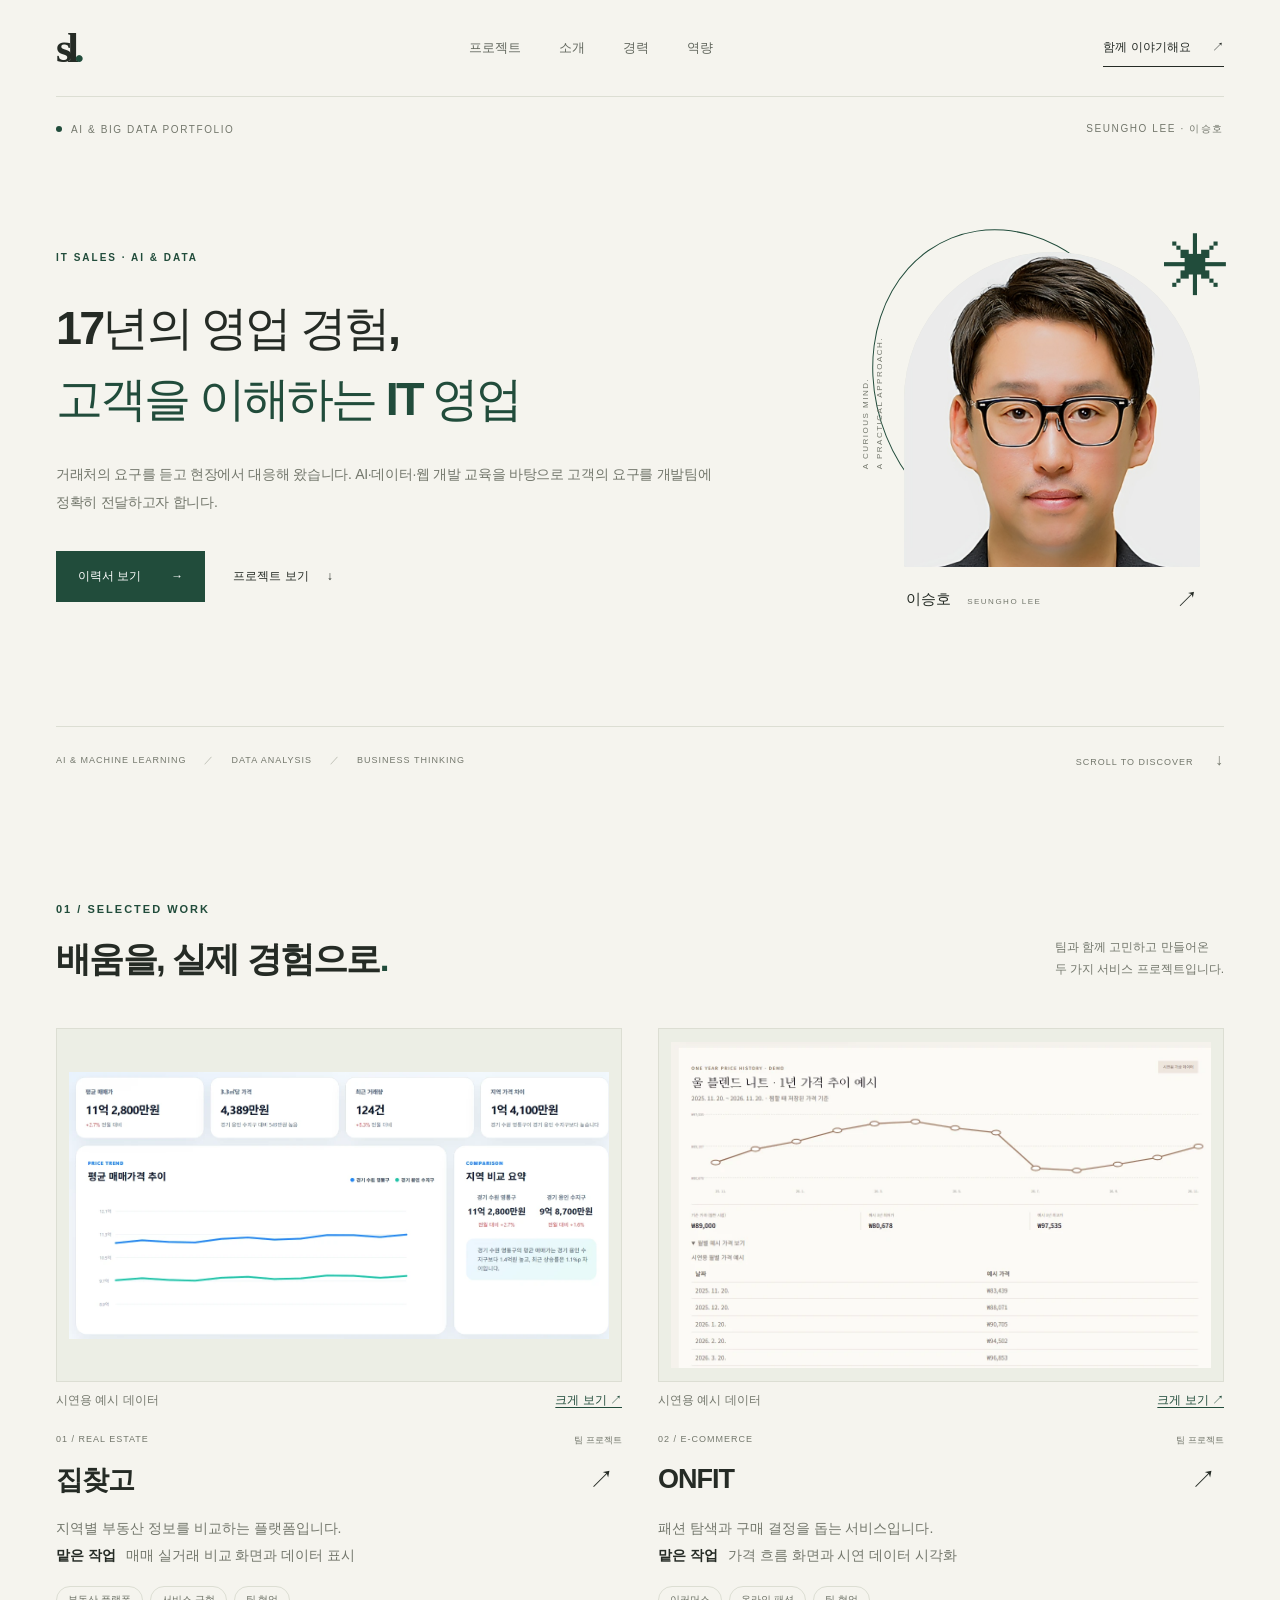
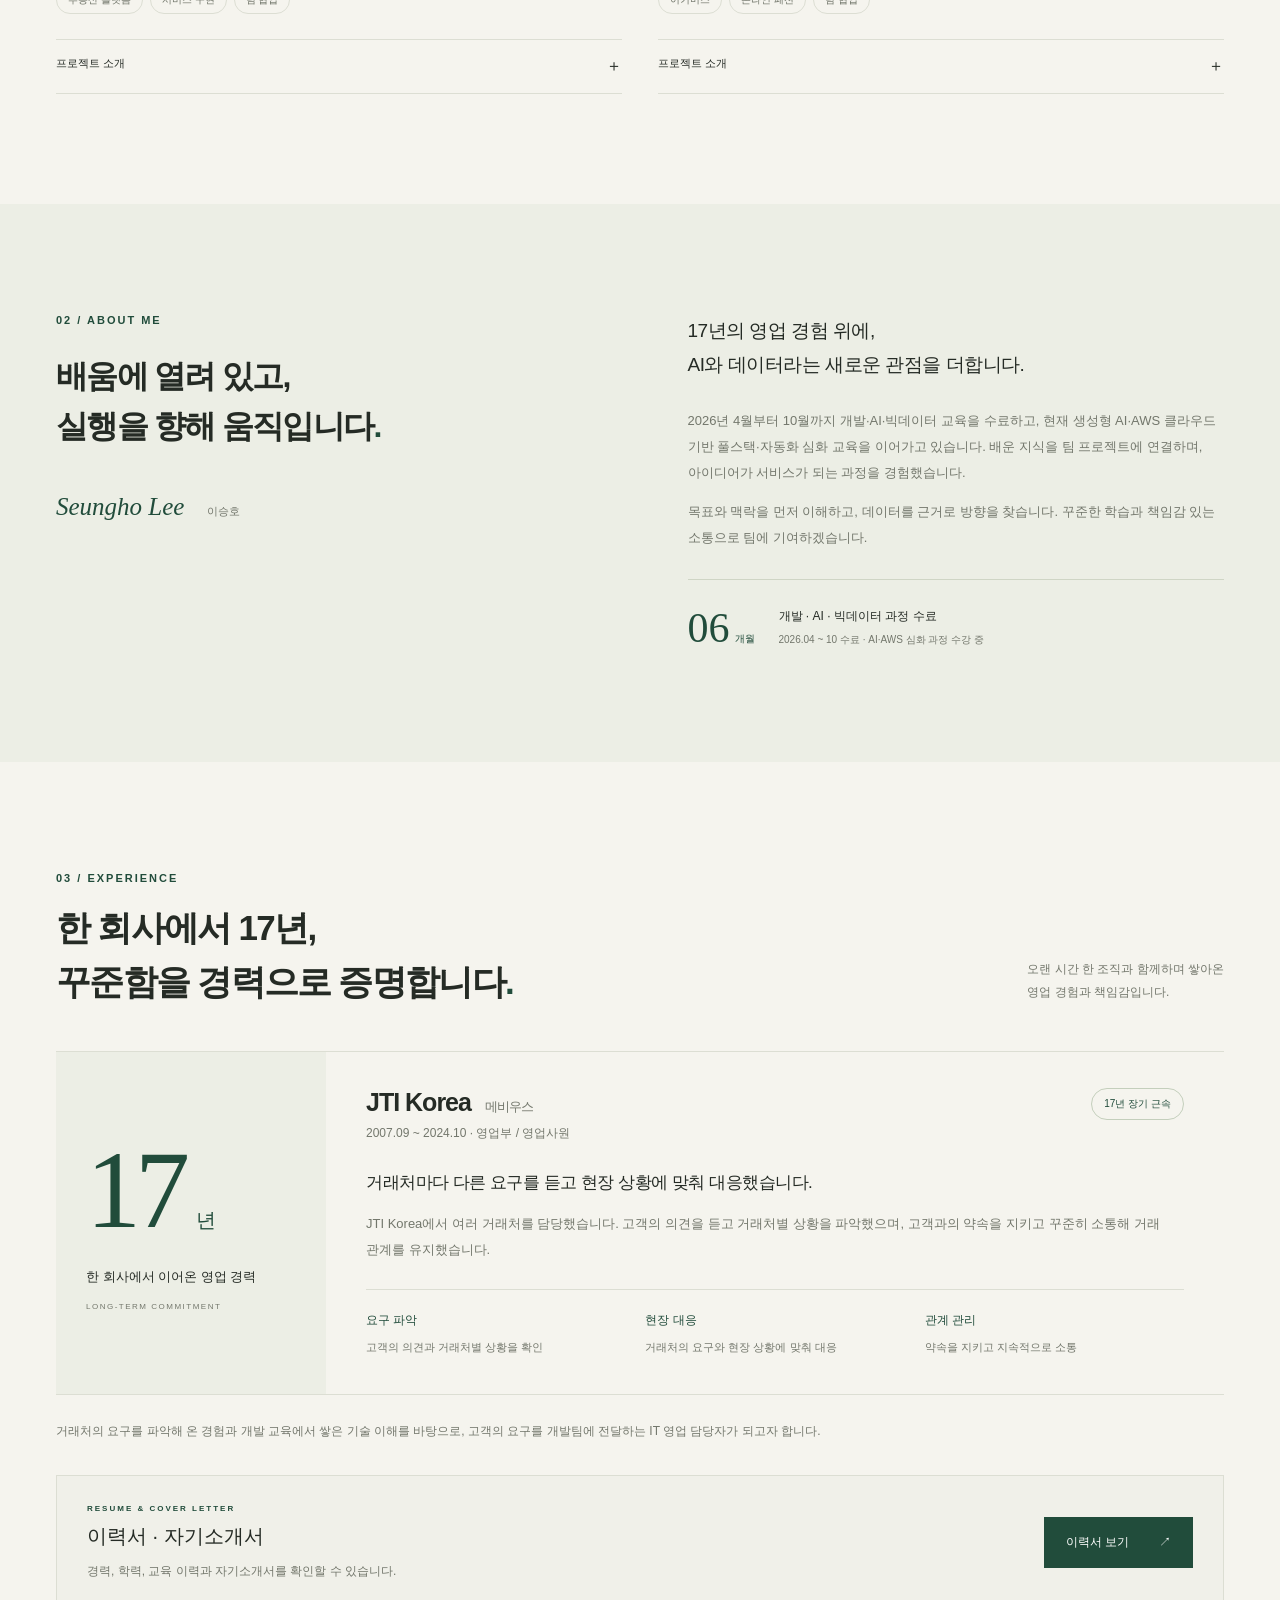
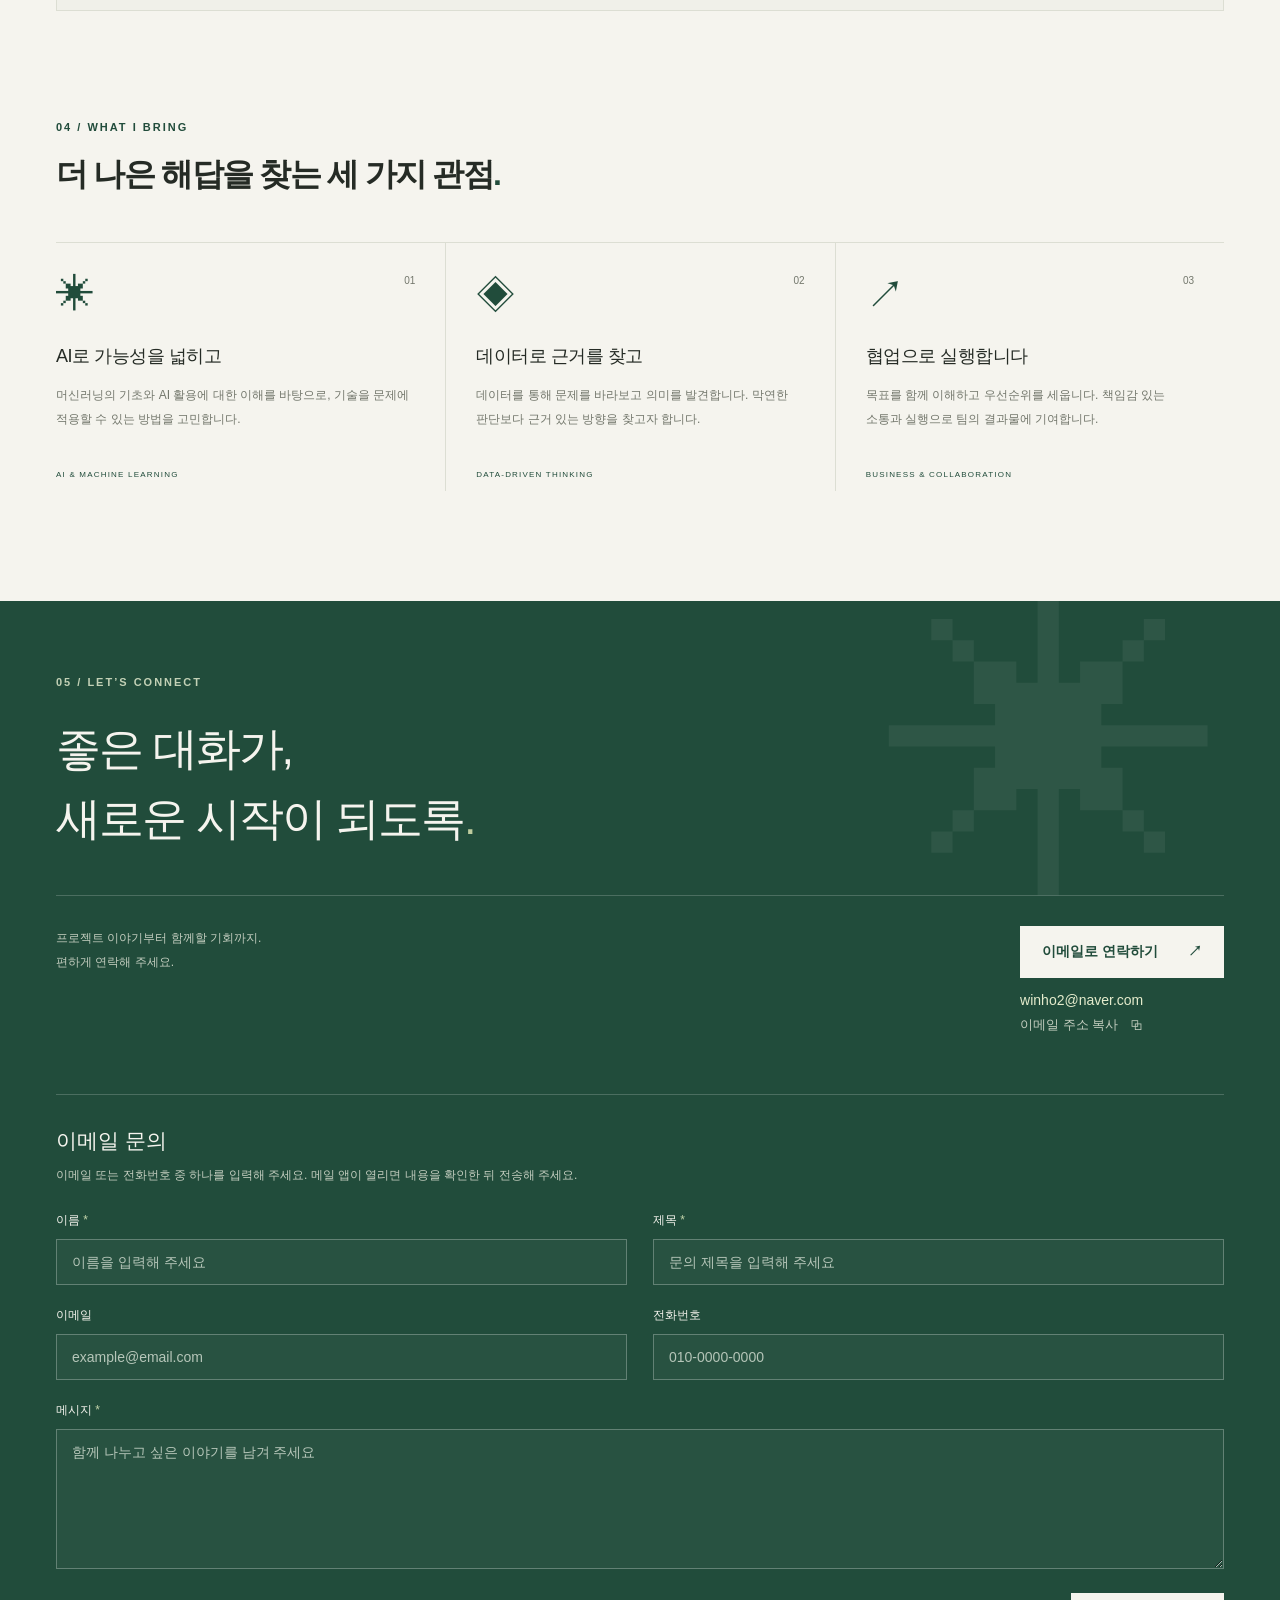
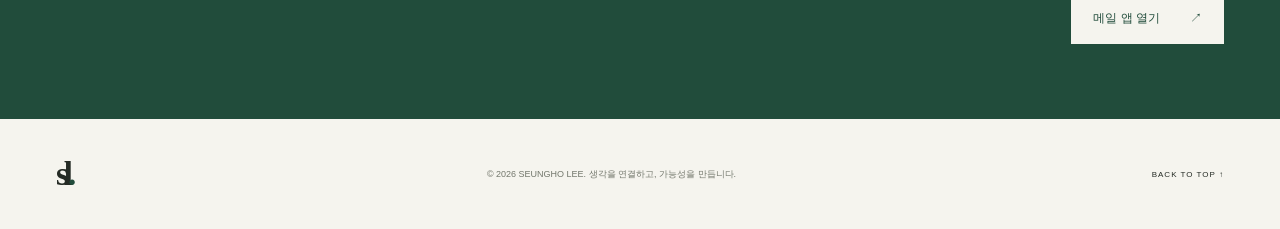
==== commit 742292d9: "1400" ====
--- a/index.html
+++ b/index.html
@@ -2,11 +2,11 @@
 <html lang="ko"><head><meta charset="UTF-8"><meta name="viewport" content="width=device-width, initial-scale=1.0"><meta name="theme-color" content="#f5f4ee"><meta name="description" content="데이터에서 의미를 발견하고, 아이디어를 서비스로 연결하는 이승호의 AI·빅데이터 포트폴리오."><meta property="og:title" content="이승호 — 생각을 연결하고, 가능성을 만듭니다."><meta property="og:description" content="이승호의 프로젝트와 일하는 방식을 만나보세요."><meta property="og:type" content="website"><title>이승호 — AI &amp; Big Data Portfolio</title><link rel="icon" href="images/favicon.svg" type="image/svg+xml"><link rel="stylesheet" href="style.css"><script src="script.js" defer></script></head>
 <body><a class="skip-link" href="#main">본문으로 건너뛰기</a><div class="scroll-progress" id="scrollProgress" aria-hidden="true"></div>
 <header class="topbar"><a class="brand" href="#profile" aria-label="이승호 포트폴리오 홈">sl<span>.</span></a><nav aria-label="주요 메뉴"><a href="#projects">프로젝트</a><a href="#about">소개</a><a href="#career">경력</a><a href="#expertise">역량</a></nav><a class="header-contact" href="#contact">함께 이야기해요 <span aria-hidden="true">↗</span></a></header>
-<main id="main"><section class="hero page" id="profile" aria-labelledby="heroTitle"><div class="hero-topline"><span><i class="status-dot"></i> AI &amp; BIG DATA PORTFOLIO</span><span>SEUNGHO LEE · 이승호</span></div><div class="hero-layout"><div class="hero-content"><p class="eyebrow">FROM INSIGHT TO POSSIBILITY</p><h1 id="heroTitle">생각을 연결하고,<br><span class="serif">가능성</span>을 만듭니다<span class="accent">.</span></h1><p class="hero-copy">데이터에서 의미를 발견하고, 아이디어를 서비스로.<br>AI와 빅데이터를 바탕으로 더 나은 해답을 찾아가는 <strong>이승호</strong>입니다.</p><div class="hero-actions"><a class="button primary" href="#projects">프로젝트 살펴보기 <span aria-hidden="true">↘</span></a><a class="text-link" href="#about">저를 소개합니다 <span aria-hidden="true">→</span></a></div></div><div class="portrait-composition"><span class="portrait-orbit" aria-hidden="true"></span><div class="portrait-frame"><img src="images/seungho-lee.jpg" alt="이승호 프로필 사진" width="600" height="750" fetchpriority="high"></div><span class="portrait-label">A CURIOUS MIND.<br>A PRACTICAL APPROACH.</span><span class="portrait-star" aria-hidden="true">✳</span><div class="portrait-caption"><span>이승호 <small>SEUNGHO LEE</small></span><span aria-hidden="true">↗</span></div></div></div><div class="hero-bottom"><p>AI &amp; MACHINE LEARNING <span>／</span> DATA ANALYSIS <span>／</span> BUSINESS THINKING</p><a href="#projects" aria-label="프로젝트로 스크롤">SCROLL TO DISCOVER <span aria-hidden="true">↓</span></a></div></section>
+<main id="main"><section class="hero page" id="profile" aria-labelledby="heroTitle"><div class="hero-topline"><span><i class="status-dot"></i> AI &amp; BIG DATA PORTFOLIO</span><span>SEUNGHO LEE · 이승호</span></div><div class="hero-layout"><div class="hero-content"><p class="eyebrow">IT SALES · AI &amp; DATA</p><h1 id="heroTitle">17년의 영업 경험,<br><span class="serif">고객을 이해하는 IT 영업</span></h1><p class="hero-copy">거래처의 요구를 듣고 현장에서 대응해 왔습니다. AI·데이터·웹 개발 교육을 바탕으로 고객의 요구를 개발팀에 정확히 전달하고자 합니다.</p><div class="hero-actions"><a class="button primary" href="resume.html">이력서 보기 <span aria-hidden="true">→</span></a><a class="text-link" href="#projects">프로젝트 보기 <span aria-hidden="true">↓</span></a></div></div><div class="portrait-composition"><span class="portrait-orbit" aria-hidden="true"></span><div class="portrait-frame"><img src="images/seungho-lee.jpg" alt="이승호 프로필 사진" width="600" height="750" fetchpriority="high"></div><span class="portrait-label">A CURIOUS MIND.<br>A PRACTICAL APPROACH.</span><span class="portrait-star" aria-hidden="true">✳</span><div class="portrait-caption"><span>이승호 <small>SEUNGHO LEE</small></span><span aria-hidden="true">↗</span></div></div></div><div class="hero-bottom"><p>AI &amp; MACHINE LEARNING <span>／</span> DATA ANALYSIS <span>／</span> BUSINESS THINKING</p><a href="#projects" aria-label="프로젝트로 스크롤">SCROLL TO DISCOVER <span aria-hidden="true">↓</span></a></div></section>
 <section class="projects page section-space" id="projects" aria-labelledby="projectsTitle"><div class="section-heading"><div><p class="eyebrow">01 / SELECTED WORK</p><h2 id="projectsTitle">배움을, 실제 경험으로<span class="accent">.</span></h2></div><p>팀과 함께 고민하고 만들어온<br>두 가지 서비스 프로젝트입니다.</p></div><div class="project-grid">
-<article class="project-card"><a class="project-art property-art" href="https://zipchatgo-so.onrender.com/" target="_blank" rel="noopener noreferrer" aria-label="집찾고 서비스 새 탭에서 보기"><span class="art-label">PROPERTY · PLATFORM</span><div class="property-scene" aria-hidden="true"><div class="building building-back"><i></i><i></i><i></i><i></i><i></i><i></i></div><div class="building building-front"><span>집찾고<span class="tiny-dot">.</span></span><div class="building-windows"><i></i><i></i><i></i><i></i><i></i><i></i></div><div class="building-door"></div></div><div class="scene-ground"></div><div class="scene-tree"></div></div><div class="art-bottom"><span>나의 다음 공간을 찾는 여정</span><span class="round-arrow" aria-hidden="true">↗</span></div></a><div class="project-meta"><span>01 / REAL ESTATE</span><span>팀 프로젝트</span></div><div class="project-title"><h3>집찾고</h3><a href="https://zipchatgo-so.onrender.com/" target="_blank" rel="noopener noreferrer" aria-label="집찾고 새 탭에서 보기">↗</a></div><p class="project-description">공간을 찾는 사람과 부동산 정보를 연결하는 플랫폼.<br>팀과 함께 서비스 구현을 경험한 부동산 프로젝트입니다.</p><div class="tags"><span>부동산 플랫폼</span><span>서비스 구현</span><span>팀 협업</span></div><details class="project-details"><summary>프로젝트 소개 <span aria-hidden="true">＋</span></summary><div><p>부동산 분야의 서비스를 팀 프로젝트로 제작했습니다. 배운 내용을 실제 서비스에 연결하고, 팀원과 함께 결과물을 만들어가는 경험을 쌓았습니다.</p><a class="text-link" href="https://zipchatgo-so.onrender.com/" target="_blank" rel="noopener noreferrer">실제 서비스 방문 <span aria-hidden="true">↗</span></a></div></details></article>
-<article class="project-card"><a class="project-art fashion-art" href="https://onfit3.netlify.app/" target="_blank" rel="noopener noreferrer" aria-label="ONFIT 쇼핑몰 새 탭에서 보기"><span class="art-label">FASHION · E-COMMERCE</span><div class="fashion-scene" aria-hidden="true"><span class="fashion-word">ONFIT</span><div class="fashion-card"><span>THE EVERYDAY EDIT</span><svg viewBox="0 0 240 220" fill="none"><path d="m77 31 33-13q10 18 20 0l33 13 48 36-28 40-24-17v111H81V90l-24 17-28-40z" fill="#e9e4d6" stroke="#bdb5a2" stroke-width="1.5"/><path d="M110 18q10 42 20 0M81 90l-4-59m82 59 4-59" stroke="#bdb5a2" stroke-width="1.5"/></svg><span>ESSENTIALS, REIMAGINED.</span></div><span class="fashion-note">A NEW<br>POINT OF VIEW.</span></div><div class="art-bottom"><span>일상에 맞는 새로운 스타일</span><span class="round-arrow" aria-hidden="true">↗</span></div></a><div class="project-meta"><span>02 / E-COMMERCE</span><span>팀 프로젝트</span></div><div class="project-title"><h3>ONFIT</h3><a href="https://onfit3.netlify.app/" target="_blank" rel="noopener noreferrer" aria-label="ONFIT 새 탭에서 보기">↗</a></div><p class="project-description">온라인에서 만나는 패션과 쇼핑 경험.<br>팀과 함께 제작한 온라인 의류 쇼핑몰입니다.</p><div class="tags"><span>이커머스</span><span>온라인 패션</span><span>팀 협업</span></div><details class="project-details"><summary>프로젝트 소개 <span aria-hidden="true">＋</span></summary><div><p>온라인 의류 쇼핑몰을 팀 프로젝트로 제작했습니다. 부동산과 다른 서비스 도메인을 경험하며, 아이디어를 웹 서비스로 옮기는 학습을 이어갔습니다.</p><a class="text-link" href="https://onfit3.netlify.app/" target="_blank" rel="noopener noreferrer">실제 서비스 방문 <span aria-hidden="true">↗</span></a></div></details></article>
-</div><p class="visual-note">프로젝트 커버는 서비스의 주제를 표현한 그래픽입니다. 실제 서비스는 각 링크에서 확인할 수 있습니다.</p></section>
+<article class="project-card"><figure class="project-preview"><div class="project-image"><img src="images/zipchatgo-sales.webp" alt="집찾고 매매 실거래 비교 화면. 두 지역의 평균 매매가와 거래량, 가격 추이 그래프가 표시됩니다." width="1255" height="620" loading="lazy" decoding="async"></div><figcaption>시연용 예시 데이터 <a href="images/zipchatgo-sales.webp" target="_blank" rel="noopener noreferrer" aria-label="집찾고 매매 실거래 비교 화면 크게 보기">크게 보기 <span aria-hidden="true">↗</span></a></figcaption></figure><div class="project-meta"><span>01 / REAL ESTATE</span><span>팀 프로젝트</span></div><div class="project-title"><h3>집찾고</h3><a href="https://zipchatgo-so.onrender.com/" target="_blank" rel="noopener noreferrer" aria-label="집찾고 새 탭에서 보기">↗</a></div><p class="project-description">지역별 부동산 정보를 비교하는 플랫폼입니다.<br><strong>맡은 작업</strong> 매매 실거래 비교 화면과 데이터 표시</p><div class="tags"><span>부동산 플랫폼</span><span>서비스 구현</span><span>팀 협업</span></div><details class="project-details"><summary>프로젝트 소개 <span aria-hidden="true">＋</span></summary><div><p>관심 지역의 아파트 매매 동향을 한 화면에서 비교할 수 있도록, 기준 지역과 비교 지역을 선택하는 화면과 실거래 데이터를 표시하는 기능을 작업했습니다. 평균 매매가, 3.3㎡당 가격, 거래량과 최근 실거래를 함께 확인할 수 있습니다.</p><a class="text-link" href="https://zipchatgo-so.onrender.com/" target="_blank" rel="noopener noreferrer">실제 서비스 방문 <span aria-hidden="true">↗</span></a></div></details></article>
+<article class="project-card"><figure class="project-preview"><div class="project-image"><img src="images/onfit-price.webp" alt="ONFIT 가격 흐름 화면. 1년 가격 추이 그래프와 월별 예시 가격 표가 표시됩니다." width="1124" height="680" loading="lazy" decoding="async"></div><figcaption>시연용 예시 데이터 <a href="images/onfit-price.webp" target="_blank" rel="noopener noreferrer" aria-label="ONFIT 가격 흐름 화면 크게 보기">크게 보기 <span aria-hidden="true">↗</span></a></figcaption></figure><div class="project-meta"><span>02 / E-COMMERCE</span><span>팀 프로젝트</span></div><div class="project-title"><h3>ONFIT</h3><a href="https://semiproject.onrender.com/" target="_blank" rel="noopener noreferrer" aria-label="ONFIT 새 탭에서 보기">↗</a></div><p class="project-description">패션 탐색과 구매 결정을 돕는 서비스입니다.<br><strong>맡은 작업</strong> 가격 흐름 화면과 시연 데이터 시각화</p><div class="tags"><span>이커머스</span><span>온라인 패션</span><span>팀 협업</span></div><details class="project-details"><summary>프로젝트 소개 <span aria-hidden="true">＋</span></summary><div><p>시연 환경에서 가격 이력 조회 방식을 이해할 수 있도록, 찜 상품을 기준으로 예시 가격 그래프와 월별 기록 화면을 구현했습니다.</p><a class="text-link" href="https://semiproject.onrender.com/#/price" target="_blank" rel="noopener noreferrer">가격 흐름 화면 보기 <span aria-hidden="true">↗</span></a></div></details></article>
+</div></section>
 <section class="about-section" id="about" aria-labelledby="aboutTitle"><div class="page about-layout section-space"><div><p class="eyebrow">02 / ABOUT ME</p><h2 id="aboutTitle">배움에 열려 있고,<br>실행을 향해 움직입니다<span class="accent">.</span></h2><div class="about-signature">Seungho Lee <span>이승호</span></div></div><div class="about-copy"><p class="lead">17년의 영업 경험 위에,<br>AI와 데이터라는 새로운 관점을 더합니다.</p><p>2026년 4월부터 10월까지 개발·AI·빅데이터 교육을 수료하고, 현재 생성형 AI·AWS 클라우드 기반 풀스택·자동화 심화 교육을 이어가고 있습니다. 배운 지식을 팀 프로젝트에 연결하며, 아이디어가 서비스가 되는 과정을 경험했습니다.</p><p>목표와 맥락을 먼저 이해하고, 데이터를 근거로 방향을 찾습니다. 꾸준한 학습과 책임감 있는 소통으로 팀에 기여하겠습니다.</p><div class="education"><span class="education-number">06<span>개월</span></span><div><strong>개발 · AI · 빅데이터 과정 수료</strong><span>2026.04 ~ 10 수료 · AI·AWS 심화 과정 수강 중</span></div></div></div></div></section>
 
 <section class="career-section page section-space" id="career" aria-labelledby="careerTitle">
@@ -14,24 +14,24 @@
   <article class="career-record">
     <div class="career-tenure"><span class="career-number">17<span>년</span></span><strong>한 회사에서 이어온 영업 경력</strong><span class="career-tenure-caption">LONG-TERM COMMITMENT</span></div>
     <div class="career-content"><div class="career-company"><div><h3>JTI Korea <small class="secondary-company">메비우스</small></h3><p>2007.09 ~ 2024.10 · 영업부 / 영업사원</p></div><span class="career-badge">17년 장기 근속</span></div>
-      <p class="career-lead">오랫동안 같은 자리에서, 맡은 일에 책임을 다하는 태도.</p>
-      <p class="career-description">JTI Korea(메비우스)에서 약 17년간 영업직으로 근무했습니다. 한 회사에서 오랜 시간 일해온 경험은 저의 꾸준함과 조직에 대한 책임감을 보여주는 중요한 경력입니다.</p>
-      <div class="career-values"><div><h4>꾸준함</h4><p>한 조직에서 17년간 이어온 근무 경험</p></div><div><h4>책임감</h4><p>오랜 시간 자신의 역할을 지켜온 태도</p></div><div><h4>현장 경험</h4><p>영업 실무에서 쌓아온 비즈니스 관점</p></div></div>
+      <p class="career-lead">거래처마다 다른 요구를 듣고 현장 상황에 맞춰 대응했습니다.</p>
+      <p class="career-description">JTI Korea에서 여러 거래처를 담당했습니다. 고객의 의견을 듣고 거래처별 상황을 파악했으며, 고객과의 약속을 지키고 꾸준히 소통해 거래 관계를 유지했습니다.</p>
+      <div class="career-values"><div><h4>요구 파악</h4><p>고객의 의견과 거래처별 상황을 확인</p></div><div><h4>현장 대응</h4><p>거래처의 요구와 현장 상황에 맞춰 대응</p></div><div><h4>관계 관리</h4><p>약속을 지키고 지속적으로 소통</p></div></div>
     </div>
   </article>
-  <p class="career-bridge">17년의 영업 경험에 AI·빅데이터 학습을 더해, 현장의 문제를 새로운 관점으로 바라보고자 합니다.</p><div class="resume-access"><div><p class="eyebrow">RESUME &amp; COVER LETTER</p><h3>이력서 · 자기소개서</h3><p>학력, 경력, 교육 이력과 자기소개를 일반 이력서 형식으로 확인하세요.<br><span>연락처·생년월일·주소 등 개인정보가 포함되어 있습니다.</span></p></div><a class="button primary" href="resume.html" target="_blank" rel="noopener noreferrer">이력서 보기 <span aria-hidden="true">↗</span></a></div>
+  <p class="career-bridge">거래처의 요구를 파악해 온 경험과 개발 교육에서 쌓은 기술 이해를 바탕으로, 고객의 요구를 개발팀에 전달하는 IT 영업 담당자가 되고자 합니다.</p><div class="resume-access"><div><p class="eyebrow">RESUME &amp; COVER LETTER</p><h3>이력서 · 자기소개서</h3><p>경력, 학력, 교육 이력과 자기소개서를 확인할 수 있습니다.</p></div><a class="button primary" href="resume.html" target="_blank" rel="noopener noreferrer">이력서 보기 <span aria-hidden="true">↗</span></a></div>
 </section>
 <section class="page section-space expertise-section" id="expertise" aria-labelledby="expertiseTitle"><div class="section-heading"><div><p class="eyebrow">04 / WHAT I BRING</p><h2 id="expertiseTitle">더 나은 해답을 찾는 세 가지 관점<span class="accent">.</span></h2></div></div><div class="expertise-grid"><article><span class="expertise-symbol" aria-hidden="true">✳</span><span class="expertise-index">01</span><h3>AI로 가능성을 넓히고</h3><p>머신러닝의 기초와 AI 활용에 대한 이해를 바탕으로, 기술을 문제에 적용할 수 있는 방법을 고민합니다.</p><span class="expertise-caption">AI &amp; MACHINE LEARNING</span></article><article><span class="expertise-symbol" aria-hidden="true">◈</span><span class="expertise-index">02</span><h3>데이터로 근거를 찾고</h3><p>데이터를 통해 문제를 바라보고 의미를 발견합니다. 막연한 판단보다 근거 있는 방향을 찾고자 합니다.</p><span class="expertise-caption">DATA-DRIVEN THINKING</span></article><article><span class="expertise-symbol" aria-hidden="true">↗</span><span class="expertise-index">03</span><h3>협업으로 실행합니다</h3><p>목표를 함께 이해하고 우선순위를 세웁니다. 책임감 있는 소통과 실행으로 팀의 결과물에 기여합니다.</p><span class="expertise-caption">BUSINESS &amp; COLLABORATION</span></article></div></section>
-<section class="contact-section" id="contact" aria-labelledby="contactTitle"><div class="page contact-inner"><p class="eyebrow">05 / LET’S CONNECT</p><h2 id="contactTitle">좋은 대화가,<br>새로운 시작이 되도록<span>.</span></h2><div class="contact-bottom"><p>프로젝트 이야기부터 함께할 기회까지.<br>편하게 연락해 주세요.</p><div><a class="email-link" href="mailto:winho2@naver.com">winho2@naver.com <span aria-hidden="true">↗</span></a><button class="copy-email" id="copyEmail" type="button">이메일 주소 복사 <span aria-hidden="true">⧉</span></button><p class="copy-notice" id="copyNotice" role="status" aria-live="polite"></p></div></div>
-<form class="memo-form" id="memoForm" aria-label="이메일 문의">
-  <div class="memo-form-heading"><h3>이메일 문의</h3><p id="memoHelp">이메일 또는 전화번호 중 하나를 입력해 주세요. 보내기를 누르면 메일 앱이 열립니다.</p></div>
+<section class="contact-section" id="contact" aria-labelledby="contactTitle"><div class="page contact-inner"><p class="eyebrow">05 / LET’S CONNECT</p><h2 id="contactTitle">좋은 대화가,<br>새로운 시작이 되도록<span>.</span></h2><div class="contact-bottom"><p>프로젝트 이야기부터 함께할 기회까지.<br>편하게 연락해 주세요.</p><div><a class="button email-link" href="mailto:winho2@naver.com">이메일로 연락하기 <span aria-hidden="true">↗</span></a><p class="contact-address">winho2@naver.com</p><button class="copy-email" id="copyEmail" type="button">이메일 주소 복사 <span aria-hidden="true">⧉</span></button><p class="copy-notice" id="copyNotice" role="status" aria-live="polite"></p></div></div>
+<form class="memo-form" id="memoForm" aria-labelledby="memoTitle" hidden>
+  <div class="memo-form-heading"><h3 id="memoTitle">이메일 문의</h3><p id="memoHelp">이메일 또는 전화번호 중 하나를 입력해 주세요. 메일 앱이 열리면 내용을 확인한 뒤 전송해 주세요.</p></div>
   <div class="memo-fields">
-    <label for="memoName">이름 <span aria-hidden="true">*</span><input id="memoName" name="name" autocomplete="name" maxlength="40" placeholder="이름을 입력해 주세요" required></label>
-    <label for="memoSubject">제목 <span aria-hidden="true">*</span><input id="memoSubject" name="subject" maxlength="100" placeholder="문의 제목을 입력해 주세요" required></label>
-    <label for="memoEmail">이메일<input id="memoEmail" name="email" type="email" autocomplete="email" maxlength="254" placeholder="example@email.com" aria-describedby="memoHelp"></label>
-    <label for="memoPhone">전화번호<input id="memoPhone" name="phone" type="tel" inputmode="tel" autocomplete="tel" maxlength="30" placeholder="010-0000-0000" aria-describedby="memoHelp"></label>
-    <label class="memo-message" for="memoMessage">메시지 <span aria-hidden="true">*</span><textarea id="memoMessage" name="message" maxlength="2000" rows="5" placeholder="함께 나누고 싶은 이야기를 남겨 주세요" required></textarea></label>
+    <label for="memoName">이름 <span aria-hidden="true">*</span><input id="memoName" autocomplete="name" maxlength="40" placeholder="이름을 입력해 주세요" required></label>
+    <label for="memoSubject">제목 <span aria-hidden="true">*</span><input id="memoSubject" maxlength="100" placeholder="문의 제목을 입력해 주세요" required></label>
+    <label for="memoEmail">이메일<input id="memoEmail" type="email" autocomplete="email" maxlength="254" placeholder="example@email.com" aria-describedby="memoHelp"></label>
+    <label for="memoPhone">전화번호<input id="memoPhone" type="tel" inputmode="tel" autocomplete="tel" maxlength="30" placeholder="010-0000-0000" aria-describedby="memoHelp"></label>
+    <label class="memo-message" for="memoMessage">메시지 <span aria-hidden="true">*</span><textarea id="memoMessage" maxlength="2000" rows="5" placeholder="함께 나누고 싶은 이야기를 남겨 주세요" required></textarea></label>
   </div>
-  <div class="memo-form-footer"><p class="memo-notice" id="memoNotice" role="status" aria-live="polite"></p><button class="button" type="submit">이메일 보내기 <span aria-hidden="true">↗</span></button></div>
+  <div class="memo-form-footer"><p class="memo-notice" id="memoNotice" role="status" aria-live="polite"></p><button class="button" type="submit">메일 앱 열기 <span aria-hidden="true">↗</span></button></div>
 </form></div></section></main>
-<footer class="page"><a class="brand" href="#profile" aria-label="맨 위로">sl<span>.</span></a><p>© <span id="year">2026</span> SEUNGHO LEE. 생각을 연결하고, 가능성을 만듭니다.</p><a href="#profile">BACK TO TOP ↑</a></footer><button class="back-to-top" id="backToTop" type="button" aria-label="맨 위로 이동">↑</button></body></html>+<footer class="page"><a class="brand" href="#profile" aria-label="맨 위로">sl<span>.</span></a><p>© <span id="year">2026</span> SEUNGHO LEE. 생각을 연결하고, 가능성을 만듭니다.</p><a href="#profile">BACK TO TOP ↑</a></footer><button class="back-to-top" id="backToTop" type="button" aria-label="맨 위로 이동">↑</button></body></html>
--- a/style.css
+++ b/style.css
@@ -1,9 +1,9 @@
 @charset "UTF-8";
 :root{--paper:#f5f4ee;--ink:#252b25;--green:#214c3b;--muted:#73776c;--line:#dcded3;--serif:Georgia,"Times New Roman",serif;--sans:"Pretendard","Apple SD Gothic Neo","Malgun Gothic",sans-serif}
-*{box-sizing:border-box}html{scroll-behavior:smooth;scroll-padding-top:100px}body{margin:0;background:var(--paper);color:var(--ink);font-family:var(--sans);-webkit-font-smoothing:antialiased;word-break:keep-all}a{color:inherit;text-decoration:none}button{font:inherit}button,a{-webkit-tap-highlight-color:transparent}a:focus-visible,button:focus-visible,summary:focus-visible{outline:3px solid #a27b30;outline-offset:6px}::selection{background:#d5e0bf}.page{width:min(1184px,calc(100% - 112px));margin-inline:auto}.section-space{padding-block:110px}.eyebrow{font-size:11px;letter-spacing:2px;font-weight:600;color:var(--green);margin:0 0 26px}.accent{color:var(--green)}h1,h2,h3,p{margin-top:0}h2{font-size:35px;line-height:1.55;letter-spacing:-1.7px;font-weight:600;margin-bottom:0}.skip-link{position:fixed;top:-80px;left:20px;padding:14px;background:var(--green);color:white;z-index:100}.skip-link:focus{top:12px}.scroll-progress{height:2px;position:fixed;inset:0 auto auto 0;background:var(--green);z-index:30;width:0}.topbar{height:96px;padding:0 56px;display:flex;align-items:center;justify-content:space-between;position:sticky;top:0;z-index:20;background:rgba(245,244,238,.94);border-bottom:1px solid transparent;transition:border-color .2s;backdrop-filter:blur(16px)}.topbar.is-scrolled{border-color:var(--line)}.brand{font-family:var(--serif);font-size:42px;letter-spacing:-5px;font-weight:bold;line-height:1}.brand span{color:var(--green)}nav{display:flex;gap:38px}nav a{font-size:13px;color:#64695f;position:relative;padding:12px 0}nav a:hover,nav a[aria-current]{color:var(--green)}nav a[aria-current]:after{content:"";position:absolute;bottom:3px;left:0;right:0;height:2px;background:var(--green)}.header-contact{font-size:12px;border-bottom:1px solid var(--ink);padding:10px 0}.header-contact span{margin-left:18px}.hero-topline{border-top:1px solid var(--line);display:flex;justify-content:space-between;padding:25px 0;font-size:10px;letter-spacing:1.6px;color:var(--muted)}.hero-topline>span:first-child{display:flex;align-items:center;gap:9px}.status-dot{width:6px;height:6px;background:var(--green);border-radius:50%}.hero-layout{display:grid;grid-template-columns:1.5fr 1fr;align-items:center;gap:66px;min-height:565px;padding:35px 0 68px}.hero-content .eyebrow{margin-bottom:30px;font-size:10px}h1{font-size:clamp(34px,3.65vw,53px);letter-spacing:-2.8px;line-height:1.5;font-weight:550;margin-bottom:26px}.serif{color:var(--green)}.hero-copy{font-size:14px;line-height:2;color:#73776c;letter-spacing:-.3px}.hero-copy strong{font-weight:500;color:var(--ink)}.hero-actions{display:flex;gap:28px;align-items:center;margin-top:35px}.button{display:inline-flex;align-items:center;justify-content:space-between;gap:30px;padding:17px 22px;font-size:12px;transition:background .2s,transform .2s}.primary{background:var(--green);color:white}.primary:hover{background:#153829;transform:translateY(-2px)}.text-link{display:inline-flex;align-items:center;gap:18px;font-size:12px;padding:8px 0}.text-link:hover{color:var(--green)}.portrait-composition{position:relative;max-width:320px;margin:10px 0 0 auto;width:100%;padding:20px 24px 0 0}.portrait-frame{height:315px;overflow:hidden;border-radius:150px 150px 2px 2px;background:#e2e3d9;position:relative}.portrait-frame img{width:100%;height:100%;object-fit:cover;object-position:center 28%}.portrait-orbit{position:absolute;width:270px;height:320px;border:1px solid #c7cdbb;border-radius:50%;top:-6px;left:-28px;transform:rotate(-22deg)}.portrait-label{position:absolute;left:-45px;top:105px;writing-mode:vertical-rl;transform:rotate(180deg);font-size:8px;letter-spacing:1.5px;line-height:1.8;color:var(--muted)}.portrait-star{position:absolute;right:-6px;top:3px;font-size:66px;line-height:1;color:var(--green)}.portrait-caption{display:flex;justify-content:space-between;align-items:center;padding:18px 2px;font-size:15px}.portrait-caption small{margin-left:12px;font-size:8px;letter-spacing:1.5px;color:var(--muted)}.portrait-caption>span:last-child{font-size:22px}.hero-bottom{display:flex;justify-content:space-between;align-items:center;border-top:1px solid var(--line);padding:24px 0;color:var(--muted);font-size:9px;letter-spacing:1px}.hero-bottom p{margin:0}.hero-bottom p span{margin:0 14px;color:#acafa3}.hero-bottom a span{font-size:16px;margin-left:18px}.section-heading{display:flex;align-items:end;justify-content:space-between;gap:35px;margin-bottom:42px}.section-heading .eyebrow{margin-bottom:17px}.section-heading>p{font-size:12px;line-height:1.9;color:var(--muted);margin-bottom:5px}.project-grid{display:grid;grid-template-columns:1fr 1fr;gap:36px}.project-art{height:352px;display:block;position:relative;overflow:hidden;padding:25px;transition:filter .25s}.project-art:hover{filter:brightness(.97)}.property-art{background:#dce4d9;color:#294e3d}.fashion-art{background:#e7e1d6;color:#4b493d}.art-label{font-size:8px;letter-spacing:2px;position:relative;z-index:2}.art-bottom{position:absolute;bottom:22px;left:25px;right:25px;display:flex;align-items:center;justify-content:space-between;font-size:10px}.round-arrow{width:34px;height:34px;border:1px solid #aab8a6;border-radius:50%;display:grid;place-items:center;font-size:18px;transition:background .2s}.project-art:hover .round-arrow{background:#fff5}.property-scene{position:absolute;width:310px;height:235px;left:50%;top:42px;transform:translateX(-50%)}.building{position:absolute;background:#f5f4ec;border:1px solid #b3c1ac;box-shadow:12px 10px 0 #bbcbb9;transform:skewY(-6deg);transition:transform .4s}.project-art:hover .building{transform:skewY(-6deg) translateY(-6px)}.building-back{width:82px;height:133px;left:36px;top:67px;background:#9eb39d;display:grid;grid-template-columns:1fr 1fr;gap:13px;padding:20px 15px}.building i{display:block;background:#c2d0bb;border:1px solid #adc0a5}.building-front{width:146px;height:187px;left:111px;top:28px;padding:20px}.building-front>span{font-size:26px;font-weight:800;letter-spacing:-2px}.tiny-dot{color:#809b60}.building-windows{display:grid;grid-template-columns:repeat(3,1fr);gap:12px;margin-top:20px}.building-windows i{height:22px}.building-door{width:24px;height:38px;background:#466c50;position:absolute;bottom:0;left:59px}.scene-ground{position:absolute;height:1px;width:300px;background:#a9bba0;bottom:18px;transform:rotate(-6deg)}.scene-tree{position:absolute;width:39px;height:65px;left:268px;top:122px;border-radius:50%;background:#6c8a64;box-shadow:inset -12px -8px 0 #5c7b56}.scene-tree:after{content:"";position:absolute;width:2px;height:40px;left:18px;top:48px;background:#5b7051}.fashion-scene{position:absolute;inset:45px 25px 65px}.fashion-word{position:absolute;font:italic 100px var(--serif);letter-spacing:-9px;left:0;top:32px;color:#938872}.fashion-card{position:absolute;width:164px;height:228px;background:#f6f3e9;right:62px;top:-9px;transform:rotate(9deg);padding:16px 10px;box-shadow:8px 15px 25px #5546231a;transition:transform .4s}.project-art:hover .fashion-card{transform:rotate(4deg) translateY(-4px)}.fashion-card>span{display:block;font-size:6px;text-align:center;letter-spacing:1.7px}.fashion-card svg{width:100%;height:170px}.fashion-note{position:absolute;right:0;bottom:13px;font-size:7px;letter-spacing:1.5px;line-height:1.8}.project-meta{display:flex;justify-content:space-between;margin-top:25px;color:var(--muted);font-size:9px;letter-spacing:1px}.project-meta span:last-child{letter-spacing:0}.project-title{display:flex;justify-content:space-between;align-items:center;margin-top:12px}.project-title h3{font-size:27px;font-weight:600;margin:0;letter-spacing:-1px}.project-title>a{font-size:25px;padding:4px 8px}.project-description{font-size:13px;color:var(--muted);line-height:1.9;margin:15px 0 18px}.tags{display:flex;gap:7px;flex-wrap:wrap}.tags span{border:1px solid var(--line);border-radius:20px;padding:6px 11px;color:#6b7064;font-size:10px}.project-details{margin-top:25px;border-top:1px solid var(--line);border-bottom:1px solid var(--line)}summary{cursor:pointer;padding:16px 0;font-size:11px;list-style:none;display:flex;justify-content:space-between}summary::-webkit-details-marker{display:none}summary>span{font-size:16px}details[open] summary>span{transform:rotate(45deg)}.project-details>div{padding:0 0 20px}.project-details p{font-size:12px;line-height:1.9;color:var(--muted)}.visual-note{font-size:10px;color:var(--muted);margin:22px 0 0;line-height:1.8}.about-section{background:#eceee5}.about-layout{display:grid;grid-template-columns:1fr 1fr;gap:95px}.about-layout h2{font-size:32px}.about-signature{font-family:var(--serif);font-size:25px;font-style:italic;margin-top:42px;color:var(--green)}.about-signature span{font:11px var(--sans);margin-left:16px;color:var(--muted)}.about-copy p{font-size:13px;color:var(--muted);line-height:2}.about-copy .lead{font-size:19px;color:var(--ink);line-height:1.8;margin-bottom:25px;letter-spacing:-.5px}.education{border-top:1px solid #cfd5c5;padding-top:24px;margin-top:28px;display:flex;gap:24px;align-items:center}.education-number{font:42px var(--serif);color:var(--green)}.education-number>span{font:10px var(--sans);margin-left:5px}.education>div{display:flex;flex-direction:column;gap:8px}.education strong{font-size:12px;font-weight:500}.education>div>span{font-size:10px;color:var(--muted)}.expertise-section h2{font-size:32px}.expertise-grid{display:grid;grid-template-columns:repeat(3,1fr);border-top:1px solid var(--line)}.expertise-grid article{position:relative;padding:32px 30px 10px 0}.expertise-grid article+article{border-left:1px solid var(--line);padding-left:30px}.expertise-symbol{font-size:39px;color:var(--green);line-height:1}.expertise-index{float:right;font-size:10px;color:var(--muted)}.expertise-grid h3{font-size:18px;font-weight:500;letter-spacing:-.5px;margin:30px 0 15px}.expertise-grid p{font-size:12px;line-height:2;color:var(--muted);margin-bottom:32px}.expertise-caption{font-size:8px;letter-spacing:1.2px;color:var(--green)}.contact-section{background:var(--green);color:var(--paper);position:relative;overflow:hidden}.contact-section:after{content:"\2733";font-size:340px;position:absolute;right:4%;top:-40px;opacity:.06;pointer-events:none}.contact-inner{padding-block:75px}.contact-section .eyebrow{color:#c3d1b6}.contact-section h2{font-size:45px;font-weight:500;line-height:1.55;letter-spacing:-2px}.contact-section h2>span{color:#becb9e}.contact-bottom{margin-top:42px;border-top:1px solid #ffffff30;padding-top:30px;display:flex;justify-content:space-between;gap:25px;position:relative;z-index:1}.contact-bottom>p{font-size:12px;line-height:2;color:#c3cdbf}.email-link{font:27px var(--serif);display:flex;gap:45px;align-items:center}.email-link span{font:25px var(--sans)}.copy-email{padding:12px 0 4px;border:0;color:#c3cdbf;background:none;font-size:10px;cursor:pointer;display:flex;align-items:center;gap:12px}.copy-email:hover{color:white}.copy-notice{font-size:10px;min-height:16px;margin:8px 0 0;color:#e5eccd}footer{min-height:110px;display:flex;align-items:center;justify-content:space-between;gap:25px}footer .brand{font-size:33px}footer p{font-size:9px;color:var(--muted);margin:0}footer>a:last-child{font-size:8px;letter-spacing:1px}.back-to-top{position:fixed;right:22px;bottom:22px;width:42px;height:42px;border:1px solid #cbd1c2;border-radius:50%;background:var(--paper);color:var(--green);cursor:pointer;opacity:0;visibility:hidden;transform:translateY(8px);transition:.2s;z-index:15}.back-to-top.is-visible{visibility:visible;opacity:1;transform:translateY(0)}
+*{box-sizing:border-box}html{scroll-behavior:smooth;scroll-padding-top:100px}body{margin:0;background:var(--paper);color:var(--ink);font-family:var(--sans);-webkit-font-smoothing:antialiased;word-break:keep-all}a{color:inherit;text-decoration:none}button{font:inherit}button,a{-webkit-tap-highlight-color:transparent}a:focus-visible,button:focus-visible,summary:focus-visible{outline:3px solid #a27b30;outline-offset:6px}::selection{background:#d5e0bf}.page{width:min(1184px,calc(100% - 112px));margin-inline:auto}.section-space{padding-block:110px}.eyebrow{font-size:11px;letter-spacing:2px;font-weight:600;color:var(--green);margin:0 0 26px}.accent{color:var(--green)}h1,h2,h3,p{margin-top:0}h2{font-size:35px;line-height:1.55;letter-spacing:-1.7px;font-weight:600;margin-bottom:0}.skip-link{position:fixed;top:-80px;left:20px;padding:14px;background:var(--green);color:white;z-index:100}.skip-link:focus{top:12px}.scroll-progress{height:2px;position:fixed;inset:0 auto auto 0;background:var(--green);z-index:30;width:0}.topbar{height:96px;padding:0 56px;display:flex;align-items:center;justify-content:space-between;position:sticky;top:0;z-index:20;background:rgba(245,244,238,.94);border-bottom:1px solid transparent;transition:border-color .2s;backdrop-filter:blur(16px)}.topbar.is-scrolled{border-color:var(--line)}.brand{font-family:var(--serif);font-size:42px;letter-spacing:-5px;font-weight:bold;line-height:1}.brand span{color:var(--green)}nav{display:flex;gap:38px}nav a{font-size:13px;color:#64695f;position:relative;padding:12px 0}nav a:hover,nav a[aria-current]{color:var(--green)}nav a[aria-current]:after{content:"";position:absolute;bottom:3px;left:0;right:0;height:2px;background:var(--green)}.header-contact{font-size:12px;border-bottom:1px solid var(--ink);padding:10px 0}.header-contact span{margin-left:18px}.hero-topline{border-top:1px solid var(--line);display:flex;justify-content:space-between;padding:25px 0;font-size:10px;letter-spacing:1.6px;color:var(--muted)}.hero-topline>span:first-child{display:flex;align-items:center;gap:9px}.status-dot{width:6px;height:6px;background:var(--green);border-radius:50%}.hero-layout{display:grid;grid-template-columns:1.5fr 1fr;align-items:center;gap:66px;min-height:565px;padding:35px 0 68px}.hero-content .eyebrow{margin-bottom:30px;font-size:10px}h1{font-size:clamp(34px,3.65vw,53px);letter-spacing:-2.8px;line-height:1.5;font-weight:550;margin-bottom:26px}.serif{color:var(--green)}.hero-copy{font-size:14px;line-height:2;color:#73776c;letter-spacing:-.3px}.hero-copy strong{font-weight:500;color:var(--ink)}.hero-actions{display:flex;flex-wrap:wrap;gap:16px 28px;align-items:center;margin-top:35px}.button{display:inline-flex;align-items:center;justify-content:space-between;gap:30px;padding:17px 22px;font-size:12px;transition:background .2s,transform .2s}.primary{background:var(--green);color:white}.primary:hover{background:#153829;transform:translateY(-2px)}.text-link{display:inline-flex;align-items:center;gap:18px;font-size:12px;padding:8px 0}.text-link:hover{color:var(--green)}.portrait-composition{position:relative;max-width:320px;margin:10px 0 0 auto;width:100%;padding:20px 24px 0 0}.portrait-frame{height:315px;overflow:hidden;border-radius:150px 150px 2px 2px;background:#e2e3d9;position:relative}.portrait-frame img{width:100%;height:100%;object-fit:cover;object-position:center 28%}.portrait-orbit{position:absolute;width:270px;height:320px;border:1px solid #c7cdbb;border-radius:50%;top:-6px;left:-28px;transform:rotate(-22deg)}.portrait-label{position:absolute;left:-45px;top:105px;writing-mode:vertical-rl;transform:rotate(180deg);font-size:8px;letter-spacing:1.5px;line-height:1.8;color:var(--muted)}.portrait-star{position:absolute;right:-6px;top:3px;font-size:66px;line-height:1;color:var(--green)}.portrait-caption{display:flex;justify-content:space-between;align-items:center;padding:18px 2px;font-size:15px}.portrait-caption small{margin-left:12px;font-size:8px;letter-spacing:1.5px;color:var(--muted)}.portrait-caption>span:last-child{font-size:22px}.hero-bottom{display:flex;justify-content:space-between;align-items:center;border-top:1px solid var(--line);padding:24px 0;color:var(--muted);font-size:9px;letter-spacing:1px}.hero-bottom p{margin:0}.hero-bottom p span{margin:0 14px;color:#acafa3}.hero-bottom a span{font-size:16px;margin-left:18px}.section-heading{display:flex;align-items:end;justify-content:space-between;gap:35px;margin-bottom:42px}.section-heading .eyebrow{margin-bottom:17px}.section-heading>p{font-size:12px;line-height:1.9;color:var(--muted);margin-bottom:5px}.project-grid{display:grid;grid-template-columns:1fr 1fr;gap:36px}.project-meta{display:flex;justify-content:space-between;margin-top:25px;color:var(--muted);font-size:9px;letter-spacing:1px}.project-meta span:last-child{letter-spacing:0}.project-title{display:flex;justify-content:space-between;align-items:center;margin-top:12px}.project-title h3{font-size:27px;font-weight:600;margin:0;letter-spacing:-1px}.project-title>a{font-size:25px;padding:4px 8px}.project-description{font-size:14px;color:var(--muted);line-height:1.9;margin:15px 0 18px}.project-description strong{color:var(--ink);font-weight:600;margin-right:6px}.tags{display:flex;gap:7px;flex-wrap:wrap}.tags span{border:1px solid var(--line);border-radius:20px;padding:6px 11px;color:#6b7064;font-size:10px}.project-details{margin-top:25px;border-top:1px solid var(--line);border-bottom:1px solid var(--line)}summary{cursor:pointer;padding:16px 0;font-size:11px;list-style:none;display:flex;justify-content:space-between}summary::-webkit-details-marker{display:none}summary>span{font-size:16px}details[open] summary>span{transform:rotate(45deg)}.project-details>div{padding:0 0 20px}.project-details p{font-size:12px;line-height:1.9;color:var(--muted)}.about-section{background:#eceee5}.about-layout{display:grid;grid-template-columns:1fr 1fr;gap:95px}.about-layout h2{font-size:32px}.about-signature{font-family:var(--serif);font-size:25px;font-style:italic;margin-top:42px;color:var(--green)}.about-signature span{font:11px var(--sans);margin-left:16px;color:var(--muted)}.about-copy p{font-size:13px;color:var(--muted);line-height:2}.about-copy .lead{font-size:19px;color:var(--ink);line-height:1.8;margin-bottom:25px;letter-spacing:-.5px}.education{border-top:1px solid #cfd5c5;padding-top:24px;margin-top:28px;display:flex;gap:24px;align-items:center}.education-number{font:42px var(--serif);color:var(--green)}.education-number>span{font:10px var(--sans);margin-left:5px}.education>div{display:flex;flex-direction:column;gap:8px}.education strong{font-size:12px;font-weight:500}.education>div>span{font-size:10px;color:var(--muted)}.expertise-section h2{font-size:32px}.expertise-grid{display:grid;grid-template-columns:repeat(3,1fr);border-top:1px solid var(--line)}.expertise-grid article{position:relative;padding:32px 30px 10px 0}.expertise-grid article+article{border-left:1px solid var(--line);padding-left:30px}.expertise-symbol{font-size:39px;color:var(--green);line-height:1}.expertise-index{float:right;font-size:10px;color:var(--muted)}.expertise-grid h3{font-size:18px;font-weight:500;letter-spacing:-.5px;margin:30px 0 15px}.expertise-grid p{font-size:12px;line-height:2;color:var(--muted);margin-bottom:32px}.expertise-caption{font-size:8px;letter-spacing:1.2px;color:var(--green)}.contact-section{background:var(--green);color:var(--paper);position:relative;overflow:hidden}.contact-section:after{content:"\2733";font-size:340px;position:absolute;right:4%;top:-40px;opacity:.06;pointer-events:none}.contact-inner{padding-block:75px}.contact-section .eyebrow{color:#c3d1b6}.contact-section h2{font-size:45px;font-weight:500;line-height:1.55;letter-spacing:-2px}.contact-section h2>span{color:#becb9e}.contact-bottom{margin-top:42px;border-top:1px solid #ffffff30;padding-top:30px;display:flex;justify-content:space-between;gap:25px;position:relative;z-index:1}.contact-bottom>p{font-size:12px;line-height:2;color:#c3cdbf}.email-link{background:var(--paper);color:var(--green);font-size:14px;font-weight:600;min-height:48px}.email-link:hover{background:#e4e9d6}.contact-address{margin:14px 0 0;font-size:14px;color:#e5eccd;overflow-wrap:anywhere}.copy-email{padding:8px 0;border:0;color:#c3cdbf;background:none;font-size:13px;cursor:pointer;display:flex;align-items:center;gap:12px}.copy-email:hover{color:white}.copy-notice{font-size:10px;min-height:16px;margin:8px 0 0;color:#e5eccd}footer{min-height:110px;display:flex;align-items:center;justify-content:space-between;gap:25px}footer .brand{font-size:33px}footer p{font-size:9px;color:var(--muted);margin:0}footer>a:last-child{font-size:8px;letter-spacing:1px}.back-to-top{position:fixed;right:22px;bottom:22px;width:42px;height:42px;border:1px solid #cbd1c2;border-radius:50%;background:var(--paper);color:var(--green);cursor:pointer;opacity:0;visibility:hidden;transform:translateY(8px);transition:.2s;z-index:15}.back-to-top.is-visible{visibility:visible;opacity:1;transform:translateY(0)}
 @media(min-width:1600px){.hero-layout{min-height:630px}h1{font-size:56px}}
-@media(max-width:1050px){.page{width:calc(100% - 72px)}.topbar{padding:0 36px}.hero-layout{gap:35px}.hero-actions{gap:20px}.portrait-composition{max-width:260px}.portrait-frame{height:280px}.portrait-orbit{width:225px;height:285px;left:-15px}.portrait-label{left:-25px}.project-art{height:310px}.fashion-card{right:28px;width:145px;height:210px}.fashion-card svg{height:150px}.fashion-word{font-size:80px;top:50px}.about-layout{gap:45px}h2,.about-layout h2,.expertise-section h2{font-size:28px}.hero-copy{font-size:12px}.hero-bottom{font-size:8px;letter-spacing:.5px}.hero-bottom p span{margin:0 7px}}
-@media(max-width:760px){html{scroll-padding-top:80px}.page{width:calc(100% - 40px)}.topbar{height:76px;padding:0 20px}.brand{font-size:36px}nav{gap:20px}nav a{font-size:11px}.header-contact{font-size:0;border:0}.header-contact span{font-size:22px;margin:0}.hero-topline{font-size:8px;letter-spacing:.8px;padding:19px 0}.hero-topline>span:last-child{font-size:7px}.hero-layout{grid-template-columns:1fr;gap:36px;padding:40px 0 28px}.hero-content .eyebrow{font-size:8px;margin-bottom:20px}h1{font-size:clamp(30px,6.6vw,47px);letter-spacing:-1.8px;margin-bottom:18px}.hero-copy{font-size:12px;line-height:1.9}.hero-actions{margin-top:25px;gap:22px}.button{font-size:11px;padding:15px 18px;gap:22px}.text-link{font-size:11px;gap:10px}.portrait-composition{max-width:240px;margin:0 auto;padding-right:18px}.portrait-frame{height:245px}.portrait-orbit{height:245px;width:210px;left:-12px;top:0}.portrait-star{font-size:50px}.portrait-label{font-size:7px;top:80px}.portrait-caption{font-size:12px;padding:14px 0}.hero-bottom{padding:20px 0;gap:20px}.hero-bottom p{max-width:220px;line-height:2;font-size:7px}.hero-bottom p span{margin:0 4px}.hero-bottom>a{font-size:0;white-space:nowrap}.hero-bottom a span{font-size:20px}.section-space{padding-block:65px}.section-heading{display:block;margin-bottom:28px}.section-heading>p{margin-top:17px;font-size:11px}.eyebrow{font-size:9px;letter-spacing:1.5px}h2,.about-layout h2,.expertise-section h2{font-size:26px;letter-spacing:-1.2px}.project-grid{grid-template-columns:1fr;gap:42px}.project-art{height:315px}.fashion-card{right:20%;width:155px;height:215px}.fashion-word{font-size:90px;left:8%}.fashion-note{right:6%}.project-title h3{font-size:25px}.project-description{font-size:12px}.visual-note{font-size:9px}.about-layout{grid-template-columns:1fr;gap:32px}.about-signature{margin-top:22px}.about-copy .lead{font-size:18px}.about-copy p{font-size:12px}.expertise-grid{grid-template-columns:1fr}.expertise-grid article,.expertise-grid article+article{padding:26px 0;border-left:0;border-bottom:1px solid var(--line)}.expertise-grid h3{margin-top:18px}.expertise-grid p{margin-bottom:19px;max-width:420px}.expertise-symbol{font-size:32px}.contact-inner{padding-block:55px}.contact-section h2{font-size:32px;letter-spacing:-1.4px}.contact-bottom{display:block;margin-top:28px;padding-top:22px}.contact-bottom>p{font-size:11px;margin-bottom:24px}.email-link{font-size:26px;justify-content:space-between;gap:12px}.contact-section:after{font-size:240px;right:-90px;top:0}footer{min-height:130px;flex-wrap:wrap;gap:15px;padding-block:25px}footer p{font-size:8px;order:3;width:100%;line-height:1.8}footer>a:last-child{margin-left:auto}.back-to-top{width:36px;height:36px;right:12px;bottom:12px}}
+@media(max-width:1050px){.page{width:calc(100% - 72px)}.topbar{padding:0 36px}.hero-layout{gap:35px}.hero-actions{gap:20px}.portrait-composition{max-width:260px}.portrait-frame{height:280px}.portrait-orbit{width:225px;height:285px;left:-15px}.portrait-label{left:-25px}.about-layout{gap:45px}h2,.about-layout h2,.expertise-section h2{font-size:28px}.hero-bottom{font-size:8px;letter-spacing:.5px}.hero-bottom p span{margin:0 7px}}
+@media(max-width:760px){html{scroll-padding-top:80px}.page{width:calc(100% - 40px)}.topbar{height:76px;padding:0 20px}.brand{font-size:36px}nav{gap:20px}nav a{font-size:13px}.header-contact{font-size:0;border:0}.header-contact span{font-size:22px;margin:0}.hero-topline{font-size:8px;letter-spacing:.8px;padding:14px 0}.hero-topline>span:last-child{font-size:7px}.hero-layout{grid-template-columns:1fr;gap:28px;padding:24px 0 28px}.hero-content .eyebrow{font-size:8px;margin-bottom:14px}h1{font-size:clamp(26px,7.3vw,47px);letter-spacing:-1.3px;line-height:1.35;margin-bottom:16px}.hero-copy{font-size:15px;line-height:1.75}.hero-actions{margin-top:20px;gap:12px 22px}.button{font-size:11px;padding:15px 18px;gap:22px}.text-link{font-size:11px;gap:10px}.portrait-composition{max-width:240px;margin:0 auto;padding-right:18px}.portrait-frame{height:245px}.portrait-orbit{height:245px;width:210px;left:-12px;top:0}.portrait-star{font-size:50px}.portrait-label{font-size:7px;top:80px}.portrait-caption{font-size:12px;padding:14px 0}.hero-bottom{padding:20px 0;gap:20px}.hero-bottom p{max-width:220px;line-height:2;font-size:7px}.hero-bottom p span{margin:0 4px}.hero-bottom>a{font-size:0;white-space:nowrap}.hero-bottom a span{font-size:20px}.section-space{padding-block:65px}.section-heading{display:block;margin-bottom:28px}.section-heading>p{margin-top:17px;font-size:11px}.eyebrow{font-size:9px;letter-spacing:1.5px}h2,.about-layout h2,.expertise-section h2{font-size:26px;letter-spacing:-1.2px}.project-grid{grid-template-columns:1fr;gap:42px}.project-title h3{font-size:25px}.project-description{font-size:15px}.about-layout{grid-template-columns:1fr;gap:32px}.about-signature{margin-top:22px}.about-copy .lead{font-size:18px}.about-copy p{font-size:15px}.expertise-grid{grid-template-columns:1fr}.expertise-grid article,.expertise-grid article+article{padding:26px 0;border-left:0;border-bottom:1px solid var(--line)}.expertise-grid h3{margin-top:18px}.expertise-grid p{margin-bottom:19px;max-width:420px}.expertise-symbol{font-size:32px}.contact-inner{padding-block:55px}.contact-section h2{font-size:32px;letter-spacing:-1.4px}.contact-bottom{display:block;margin-top:28px;padding-top:22px}.contact-bottom>p{font-size:15px;margin-bottom:20px}.contact-section:after{font-size:240px;right:-90px;top:0}footer{min-height:130px;flex-wrap:wrap;gap:15px;padding-block:25px}footer p{font-size:8px;order:3;width:100%;line-height:1.8}footer>a:last-child{margin-left:auto}.back-to-top{width:36px;height:36px;right:12px;bottom:12px}}
 @media(prefers-reduced-motion:reduce){html{scroll-behavior:auto}*,*:before,*:after{transition:none!important;animation:none!important}}
 
 /* Contact form */
@@ -44,15 +44,99 @@
 .career-bridge{font-size:12px;color:var(--muted);line-height:2;margin:24px 0 0}
 .career-section+.expertise-section{padding-top:0}
 @media(max-width:1050px){.career-record{grid-template-columns:220px minmax(0,1fr)}.career-content{padding:30px}.career-values{gap:14px}}
-@media(max-width:760px){.topbar nav{gap:15px}.career-record{grid-template-columns:1fr}.career-tenure{padding:26px}.career-number{font-size:82px}.career-tenure strong{margin-top:14px}.career-content{padding:28px 0}.career-company{gap:12px}.career-company h3{font-size:23px}.career-lead{font-size:16px}.career-description{font-size:12px}.career-values{gap:14px}.career-bridge{font-size:11px}}
+@media(max-width:760px){.topbar nav{gap:12px}.career-record{grid-template-columns:1fr}.career-tenure{padding:26px}.career-number{font-size:82px}.career-tenure strong{margin-top:14px}.career-content{padding:28px 0}.career-company{gap:12px}.career-company h3{font-size:23px}.career-lead{font-size:16px}.career-description,.career-bridge,.career-values p{font-size:15px;line-height:1.75}.career-values{grid-template-columns:1fr;gap:16px}.career-values h4{font-size:14px;margin-bottom:3px}}
 
 /* Resume access */
 .resume-access{display:flex;align-items:center;justify-content:space-between;gap:30px;padding:28px 30px;margin-top:32px;border:1px solid var(--line);background:#eceee580}
 .resume-access .eyebrow{font-size:8px;margin-bottom:10px}
 .resume-access h3{font-size:20px;font-weight:500;margin:0 0 10px}
 .resume-access p:not(.eyebrow){font-size:12px;line-height:1.9;color:var(--muted);margin:0}
-.resume-access p span{font-size:10px}
 .resume-access>.button{flex-shrink:0}
 @media(max-width:760px){.resume-access{align-items:stretch;flex-direction:column;padding:24px;gap:20px}.resume-access>.button{align-self:flex-start}}
 
 .secondary-company{font-size:13px;font-weight:400;color:var(--muted);margin-left:8px}
+
+.project-preview {
+  margin: 0;
+}
+.project-image {
+  display: grid;
+  place-items: center;
+  aspect-ratio: 16 / 10;
+  padding: 12px;
+  border: 1px solid var(--line);
+  background: #eceee5;
+}
+.project-image img {
+  display: block;
+  width: 100%;
+  height: 100%;
+  object-fit: contain;
+}
+.project-preview figcaption {
+  display: flex;
+  flex-wrap: wrap;
+  justify-content: space-between;
+  gap: 6px 16px;
+  margin-top: 10px;
+  color: var(--muted);
+  font-size: 12px;
+}
+.project-preview figcaption a {
+  color: var(--green);
+  text-decoration: underline;
+  text-underline-offset: 3px;
+}
+
+.hero .portrait-orbit {
+  border-color: var(--green);
+}
+.hero-actions .primary:hover {
+  background: var(--green);
+  transform: none;
+}
+
+@media (prefers-reduced-motion: no-preference) {
+  #heroTitle {
+    animation: hero-title-in 350ms ease-out;
+  }
+  .hero .portrait-frame,
+  .hero .portrait-orbit {
+    animation: hero-portrait-in 350ms ease-out 100ms backwards;
+  }
+}
+
+@media (prefers-reduced-motion: no-preference) and (hover: hover) {
+  .hero-actions .primary span {
+    transition: transform 180ms ease-out;
+  }
+  .hero-actions .primary:hover span {
+    transform: translateX(4px);
+  }
+}
+
+@keyframes hero-title-in {
+  from {
+    opacity: 0;
+    transform: translateY(8px);
+  }
+  to {
+    opacity: 1;
+    transform: translateY(0);
+  }
+}
+
+@keyframes hero-portrait-in {
+  from { opacity: 0; }
+  to { opacity: 1; }
+}
+
+@media (max-width: 760px) {
+  .project-image { padding: 6px; }
+  .project-details p, .resume-access p:not(.eyebrow), .expertise-grid p {
+    font-size: 14px;
+  }
+  .hero-actions .button, .hero-actions .text-link, .project-details summary {
+    font-size: 14px;
+  }
+}
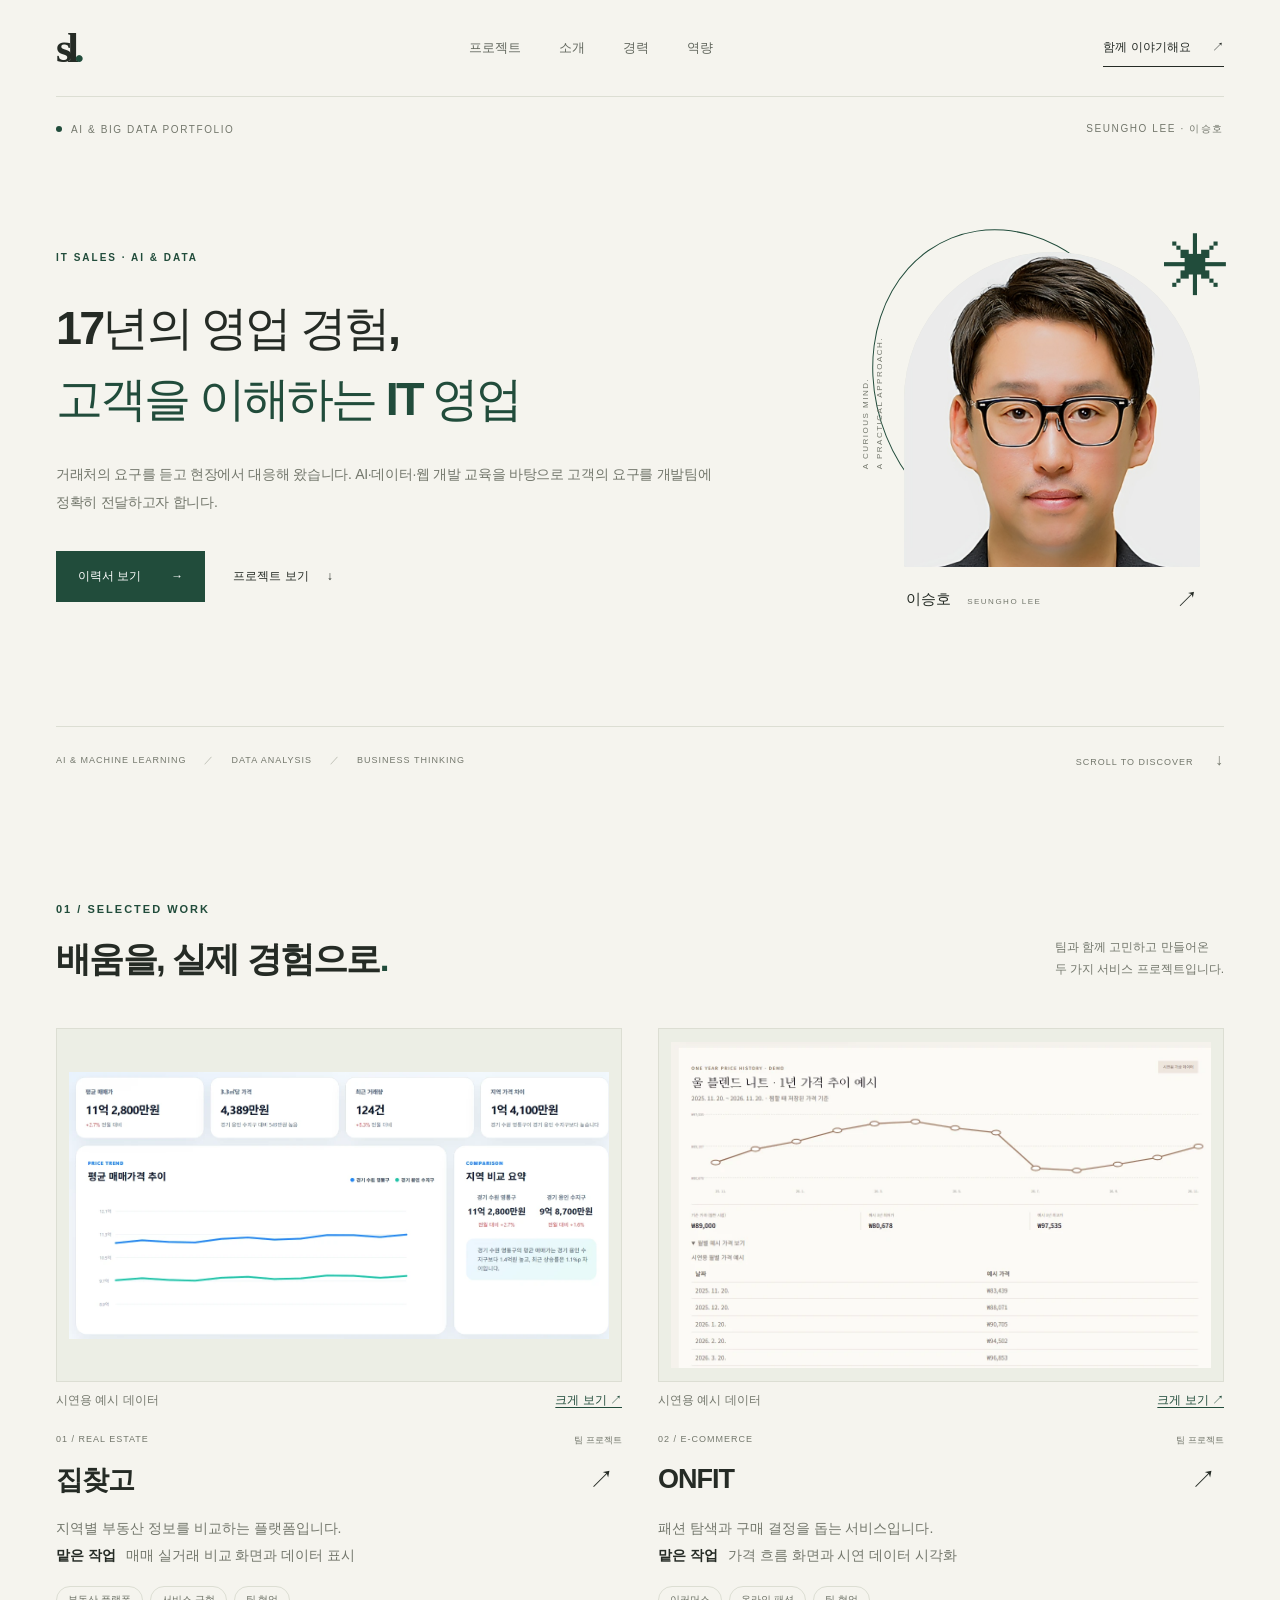
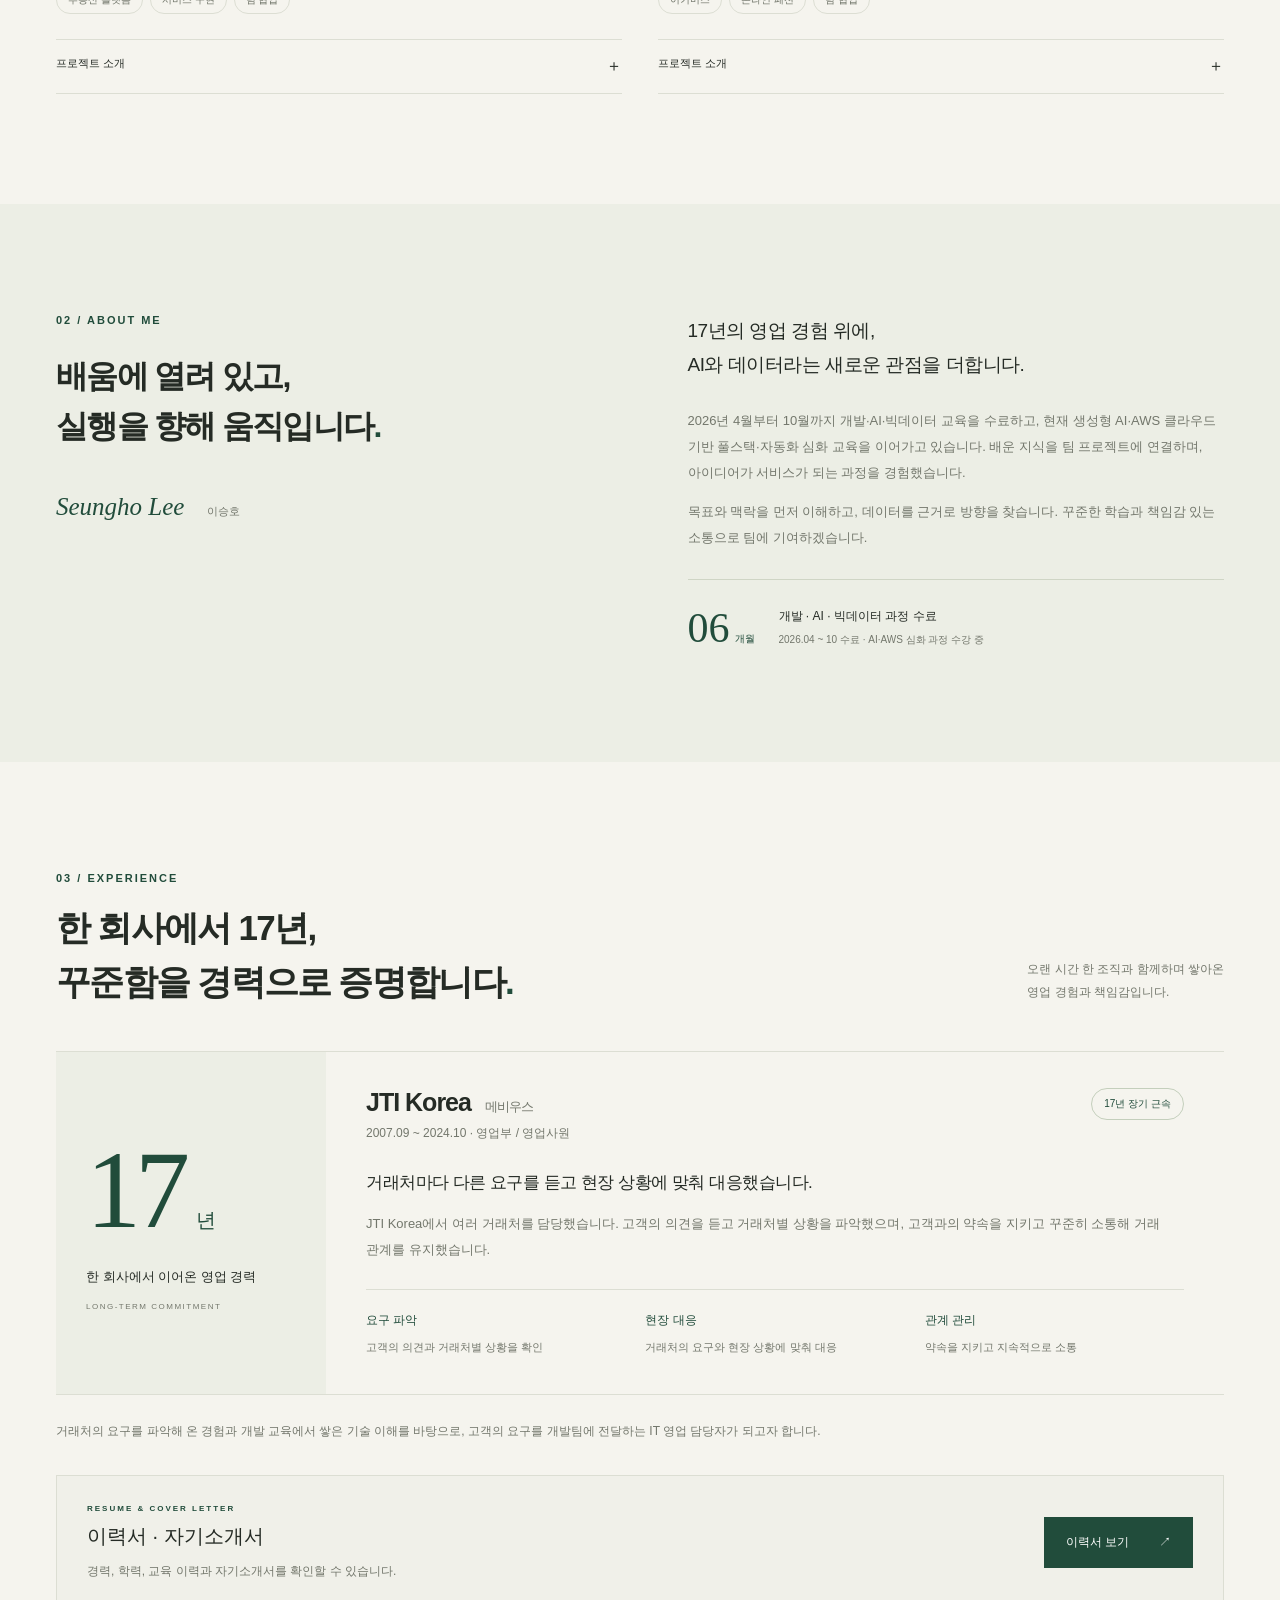
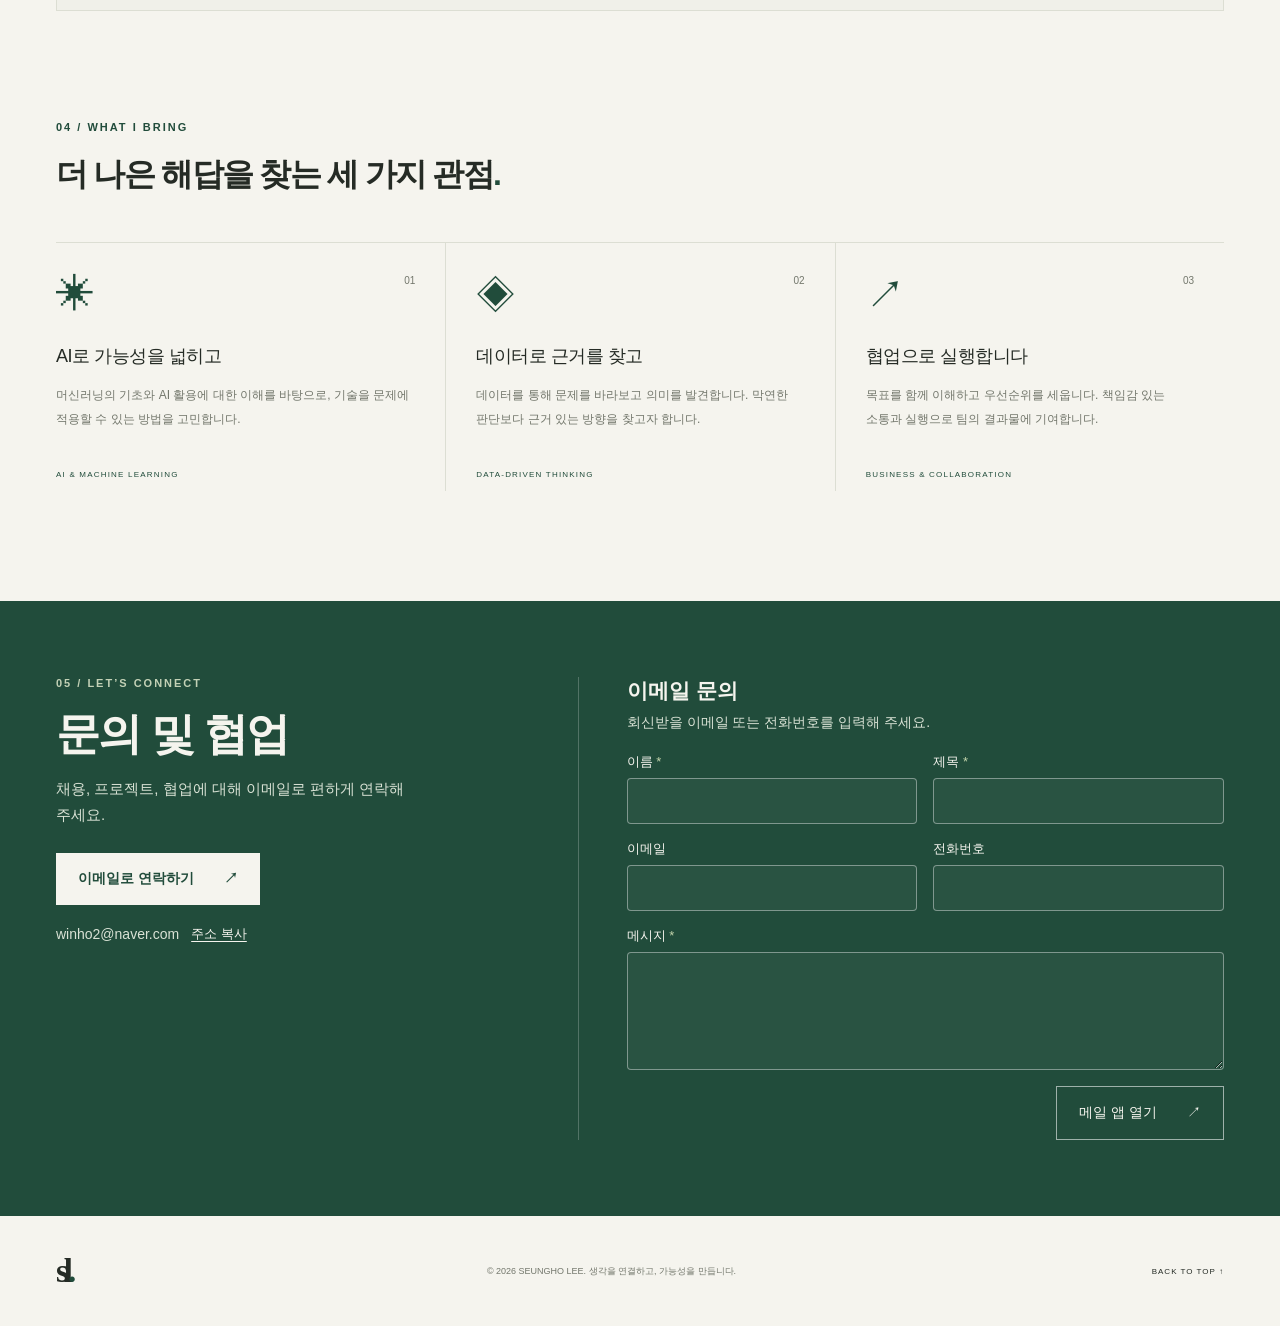
==== commit 169f7f3f: "1423" ====
--- a/index.html
+++ b/index.html
@@ -22,16 +22,37 @@
   <p class="career-bridge">거래처의 요구를 파악해 온 경험과 개발 교육에서 쌓은 기술 이해를 바탕으로, 고객의 요구를 개발팀에 전달하는 IT 영업 담당자가 되고자 합니다.</p><div class="resume-access"><div><p class="eyebrow">RESUME &amp; COVER LETTER</p><h3>이력서 · 자기소개서</h3><p>경력, 학력, 교육 이력과 자기소개서를 확인할 수 있습니다.</p></div><a class="button primary" href="resume.html" target="_blank" rel="noopener noreferrer">이력서 보기 <span aria-hidden="true">↗</span></a></div>
 </section>
 <section class="page section-space expertise-section" id="expertise" aria-labelledby="expertiseTitle"><div class="section-heading"><div><p class="eyebrow">04 / WHAT I BRING</p><h2 id="expertiseTitle">더 나은 해답을 찾는 세 가지 관점<span class="accent">.</span></h2></div></div><div class="expertise-grid"><article><span class="expertise-symbol" aria-hidden="true">✳</span><span class="expertise-index">01</span><h3>AI로 가능성을 넓히고</h3><p>머신러닝의 기초와 AI 활용에 대한 이해를 바탕으로, 기술을 문제에 적용할 수 있는 방법을 고민합니다.</p><span class="expertise-caption">AI &amp; MACHINE LEARNING</span></article><article><span class="expertise-symbol" aria-hidden="true">◈</span><span class="expertise-index">02</span><h3>데이터로 근거를 찾고</h3><p>데이터를 통해 문제를 바라보고 의미를 발견합니다. 막연한 판단보다 근거 있는 방향을 찾고자 합니다.</p><span class="expertise-caption">DATA-DRIVEN THINKING</span></article><article><span class="expertise-symbol" aria-hidden="true">↗</span><span class="expertise-index">03</span><h3>협업으로 실행합니다</h3><p>목표를 함께 이해하고 우선순위를 세웁니다. 책임감 있는 소통과 실행으로 팀의 결과물에 기여합니다.</p><span class="expertise-caption">BUSINESS &amp; COLLABORATION</span></article></div></section>
-<section class="contact-section" id="contact" aria-labelledby="contactTitle"><div class="page contact-inner"><p class="eyebrow">05 / LET’S CONNECT</p><h2 id="contactTitle">좋은 대화가,<br>새로운 시작이 되도록<span>.</span></h2><div class="contact-bottom"><p>프로젝트 이야기부터 함께할 기회까지.<br>편하게 연락해 주세요.</p><div><a class="button email-link" href="mailto:winho2@naver.com">이메일로 연락하기 <span aria-hidden="true">↗</span></a><p class="contact-address">winho2@naver.com</p><button class="copy-email" id="copyEmail" type="button">이메일 주소 복사 <span aria-hidden="true">⧉</span></button><p class="copy-notice" id="copyNotice" role="status" aria-live="polite"></p></div></div>
-<form class="memo-form" id="memoForm" aria-labelledby="memoTitle" hidden>
-  <div class="memo-form-heading"><h3 id="memoTitle">이메일 문의</h3><p id="memoHelp">이메일 또는 전화번호 중 하나를 입력해 주세요. 메일 앱이 열리면 내용을 확인한 뒤 전송해 주세요.</p></div>
-  <div class="memo-fields">
-    <label for="memoName">이름 <span aria-hidden="true">*</span><input id="memoName" autocomplete="name" maxlength="40" placeholder="이름을 입력해 주세요" required></label>
-    <label for="memoSubject">제목 <span aria-hidden="true">*</span><input id="memoSubject" maxlength="100" placeholder="문의 제목을 입력해 주세요" required></label>
-    <label for="memoEmail">이메일<input id="memoEmail" type="email" autocomplete="email" maxlength="254" placeholder="example@email.com" aria-describedby="memoHelp"></label>
-    <label for="memoPhone">전화번호<input id="memoPhone" type="tel" inputmode="tel" autocomplete="tel" maxlength="30" placeholder="010-0000-0000" aria-describedby="memoHelp"></label>
-    <label class="memo-message" for="memoMessage">메시지 <span aria-hidden="true">*</span><textarea id="memoMessage" maxlength="2000" rows="5" placeholder="함께 나누고 싶은 이야기를 남겨 주세요" required></textarea></label>
+<section class="contact-section" id="contact" aria-labelledby="contactTitle">
+  <div class="page contact-inner">
+    <div class="contact-info">
+      <p class="eyebrow">05 / LET’S CONNECT</p>
+      <h2 id="contactTitle">문의 및 협업</h2>
+      <p class="contact-intro">채용, 프로젝트, 협업에 대해 이메일로 편하게 연락해 주세요.</p>
+      <a class="button email-link" href="mailto:winho2@naver.com">이메일로 연락하기 <span aria-hidden="true">↗</span></a>
+      <div class="contact-address-row">
+        <p class="contact-address">winho2@naver.com</p>
+        <button class="copy-email" id="copyEmail" type="button">주소 복사</button>
+      </div>
+      <p class="copy-notice" id="copyNotice" role="status"></p>
+    </div>
+
+    <form class="memo-form" id="memoForm" aria-labelledby="memoTitle" hidden>
+      <div class="memo-form-heading">
+        <h3 id="memoTitle">이메일 문의</h3>
+        <p id="memoHelp">회신받을 이메일 또는 전화번호를 입력해 주세요.</p>
+      </div>
+      <div class="memo-fields">
+        <label for="memoName">이름 <span aria-hidden="true">*</span><input id="memoName" autocomplete="name" maxlength="40" required></label>
+        <label for="memoSubject">제목 <span aria-hidden="true">*</span><input id="memoSubject" maxlength="100" required></label>
+        <label for="memoEmail">이메일<input id="memoEmail" type="email" autocomplete="email" maxlength="254" aria-describedby="memoHelp"></label>
+        <label for="memoPhone">전화번호<input id="memoPhone" type="tel" inputmode="tel" autocomplete="tel" maxlength="30" aria-describedby="memoHelp"></label>
+        <label class="memo-message" for="memoMessage">메시지 <span aria-hidden="true">*</span><textarea id="memoMessage" maxlength="2000" rows="4" required></textarea></label>
+      </div>
+      <div class="memo-form-footer">
+        <p class="memo-notice" id="memoNotice" role="status"></p>
+        <button class="button" type="submit">메일 앱 열기 <span aria-hidden="true">↗</span></button>
+      </div>
+    </form>
   </div>
-  <div class="memo-form-footer"><p class="memo-notice" id="memoNotice" role="status" aria-live="polite"></p><button class="button" type="submit">메일 앱 열기 <span aria-hidden="true">↗</span></button></div>
-</form></div></section></main>
+</section></main>
 <footer class="page"><a class="brand" href="#profile" aria-label="맨 위로">sl<span>.</span></a><p>© <span id="year">2026</span> SEUNGHO LEE. 생각을 연결하고, 가능성을 만듭니다.</p><a href="#profile">BACK TO TOP ↑</a></footer><button class="back-to-top" id="backToTop" type="button" aria-label="맨 위로 이동">↑</button></body></html>
--- a/style.css
+++ b/style.css
@@ -1,28 +1,10 @@
 @charset "UTF-8";
 :root{--paper:#f5f4ee;--ink:#252b25;--green:#214c3b;--muted:#73776c;--line:#dcded3;--serif:Georgia,"Times New Roman",serif;--sans:"Pretendard","Apple SD Gothic Neo","Malgun Gothic",sans-serif}
-*{box-sizing:border-box}html{scroll-behavior:smooth;scroll-padding-top:100px}body{margin:0;background:var(--paper);color:var(--ink);font-family:var(--sans);-webkit-font-smoothing:antialiased;word-break:keep-all}a{color:inherit;text-decoration:none}button{font:inherit}button,a{-webkit-tap-highlight-color:transparent}a:focus-visible,button:focus-visible,summary:focus-visible{outline:3px solid #a27b30;outline-offset:6px}::selection{background:#d5e0bf}.page{width:min(1184px,calc(100% - 112px));margin-inline:auto}.section-space{padding-block:110px}.eyebrow{font-size:11px;letter-spacing:2px;font-weight:600;color:var(--green);margin:0 0 26px}.accent{color:var(--green)}h1,h2,h3,p{margin-top:0}h2{font-size:35px;line-height:1.55;letter-spacing:-1.7px;font-weight:600;margin-bottom:0}.skip-link{position:fixed;top:-80px;left:20px;padding:14px;background:var(--green);color:white;z-index:100}.skip-link:focus{top:12px}.scroll-progress{height:2px;position:fixed;inset:0 auto auto 0;background:var(--green);z-index:30;width:0}.topbar{height:96px;padding:0 56px;display:flex;align-items:center;justify-content:space-between;position:sticky;top:0;z-index:20;background:rgba(245,244,238,.94);border-bottom:1px solid transparent;transition:border-color .2s;backdrop-filter:blur(16px)}.topbar.is-scrolled{border-color:var(--line)}.brand{font-family:var(--serif);font-size:42px;letter-spacing:-5px;font-weight:bold;line-height:1}.brand span{color:var(--green)}nav{display:flex;gap:38px}nav a{font-size:13px;color:#64695f;position:relative;padding:12px 0}nav a:hover,nav a[aria-current]{color:var(--green)}nav a[aria-current]:after{content:"";position:absolute;bottom:3px;left:0;right:0;height:2px;background:var(--green)}.header-contact{font-size:12px;border-bottom:1px solid var(--ink);padding:10px 0}.header-contact span{margin-left:18px}.hero-topline{border-top:1px solid var(--line);display:flex;justify-content:space-between;padding:25px 0;font-size:10px;letter-spacing:1.6px;color:var(--muted)}.hero-topline>span:first-child{display:flex;align-items:center;gap:9px}.status-dot{width:6px;height:6px;background:var(--green);border-radius:50%}.hero-layout{display:grid;grid-template-columns:1.5fr 1fr;align-items:center;gap:66px;min-height:565px;padding:35px 0 68px}.hero-content .eyebrow{margin-bottom:30px;font-size:10px}h1{font-size:clamp(34px,3.65vw,53px);letter-spacing:-2.8px;line-height:1.5;font-weight:550;margin-bottom:26px}.serif{color:var(--green)}.hero-copy{font-size:14px;line-height:2;color:#73776c;letter-spacing:-.3px}.hero-copy strong{font-weight:500;color:var(--ink)}.hero-actions{display:flex;flex-wrap:wrap;gap:16px 28px;align-items:center;margin-top:35px}.button{display:inline-flex;align-items:center;justify-content:space-between;gap:30px;padding:17px 22px;font-size:12px;transition:background .2s,transform .2s}.primary{background:var(--green);color:white}.primary:hover{background:#153829;transform:translateY(-2px)}.text-link{display:inline-flex;align-items:center;gap:18px;font-size:12px;padding:8px 0}.text-link:hover{color:var(--green)}.portrait-composition{position:relative;max-width:320px;margin:10px 0 0 auto;width:100%;padding:20px 24px 0 0}.portrait-frame{height:315px;overflow:hidden;border-radius:150px 150px 2px 2px;background:#e2e3d9;position:relative}.portrait-frame img{width:100%;height:100%;object-fit:cover;object-position:center 28%}.portrait-orbit{position:absolute;width:270px;height:320px;border:1px solid #c7cdbb;border-radius:50%;top:-6px;left:-28px;transform:rotate(-22deg)}.portrait-label{position:absolute;left:-45px;top:105px;writing-mode:vertical-rl;transform:rotate(180deg);font-size:8px;letter-spacing:1.5px;line-height:1.8;color:var(--muted)}.portrait-star{position:absolute;right:-6px;top:3px;font-size:66px;line-height:1;color:var(--green)}.portrait-caption{display:flex;justify-content:space-between;align-items:center;padding:18px 2px;font-size:15px}.portrait-caption small{margin-left:12px;font-size:8px;letter-spacing:1.5px;color:var(--muted)}.portrait-caption>span:last-child{font-size:22px}.hero-bottom{display:flex;justify-content:space-between;align-items:center;border-top:1px solid var(--line);padding:24px 0;color:var(--muted);font-size:9px;letter-spacing:1px}.hero-bottom p{margin:0}.hero-bottom p span{margin:0 14px;color:#acafa3}.hero-bottom a span{font-size:16px;margin-left:18px}.section-heading{display:flex;align-items:end;justify-content:space-between;gap:35px;margin-bottom:42px}.section-heading .eyebrow{margin-bottom:17px}.section-heading>p{font-size:12px;line-height:1.9;color:var(--muted);margin-bottom:5px}.project-grid{display:grid;grid-template-columns:1fr 1fr;gap:36px}.project-meta{display:flex;justify-content:space-between;margin-top:25px;color:var(--muted);font-size:9px;letter-spacing:1px}.project-meta span:last-child{letter-spacing:0}.project-title{display:flex;justify-content:space-between;align-items:center;margin-top:12px}.project-title h3{font-size:27px;font-weight:600;margin:0;letter-spacing:-1px}.project-title>a{font-size:25px;padding:4px 8px}.project-description{font-size:14px;color:var(--muted);line-height:1.9;margin:15px 0 18px}.project-description strong{color:var(--ink);font-weight:600;margin-right:6px}.tags{display:flex;gap:7px;flex-wrap:wrap}.tags span{border:1px solid var(--line);border-radius:20px;padding:6px 11px;color:#6b7064;font-size:10px}.project-details{margin-top:25px;border-top:1px solid var(--line);border-bottom:1px solid var(--line)}summary{cursor:pointer;padding:16px 0;font-size:11px;list-style:none;display:flex;justify-content:space-between}summary::-webkit-details-marker{display:none}summary>span{font-size:16px}details[open] summary>span{transform:rotate(45deg)}.project-details>div{padding:0 0 20px}.project-details p{font-size:12px;line-height:1.9;color:var(--muted)}.about-section{background:#eceee5}.about-layout{display:grid;grid-template-columns:1fr 1fr;gap:95px}.about-layout h2{font-size:32px}.about-signature{font-family:var(--serif);font-size:25px;font-style:italic;margin-top:42px;color:var(--green)}.about-signature span{font:11px var(--sans);margin-left:16px;color:var(--muted)}.about-copy p{font-size:13px;color:var(--muted);line-height:2}.about-copy .lead{font-size:19px;color:var(--ink);line-height:1.8;margin-bottom:25px;letter-spacing:-.5px}.education{border-top:1px solid #cfd5c5;padding-top:24px;margin-top:28px;display:flex;gap:24px;align-items:center}.education-number{font:42px var(--serif);color:var(--green)}.education-number>span{font:10px var(--sans);margin-left:5px}.education>div{display:flex;flex-direction:column;gap:8px}.education strong{font-size:12px;font-weight:500}.education>div>span{font-size:10px;color:var(--muted)}.expertise-section h2{font-size:32px}.expertise-grid{display:grid;grid-template-columns:repeat(3,1fr);border-top:1px solid var(--line)}.expertise-grid article{position:relative;padding:32px 30px 10px 0}.expertise-grid article+article{border-left:1px solid var(--line);padding-left:30px}.expertise-symbol{font-size:39px;color:var(--green);line-height:1}.expertise-index{float:right;font-size:10px;color:var(--muted)}.expertise-grid h3{font-size:18px;font-weight:500;letter-spacing:-.5px;margin:30px 0 15px}.expertise-grid p{font-size:12px;line-height:2;color:var(--muted);margin-bottom:32px}.expertise-caption{font-size:8px;letter-spacing:1.2px;color:var(--green)}.contact-section{background:var(--green);color:var(--paper);position:relative;overflow:hidden}.contact-section:after{content:"\2733";font-size:340px;position:absolute;right:4%;top:-40px;opacity:.06;pointer-events:none}.contact-inner{padding-block:75px}.contact-section .eyebrow{color:#c3d1b6}.contact-section h2{font-size:45px;font-weight:500;line-height:1.55;letter-spacing:-2px}.contact-section h2>span{color:#becb9e}.contact-bottom{margin-top:42px;border-top:1px solid #ffffff30;padding-top:30px;display:flex;justify-content:space-between;gap:25px;position:relative;z-index:1}.contact-bottom>p{font-size:12px;line-height:2;color:#c3cdbf}.email-link{background:var(--paper);color:var(--green);font-size:14px;font-weight:600;min-height:48px}.email-link:hover{background:#e4e9d6}.contact-address{margin:14px 0 0;font-size:14px;color:#e5eccd;overflow-wrap:anywhere}.copy-email{padding:8px 0;border:0;color:#c3cdbf;background:none;font-size:13px;cursor:pointer;display:flex;align-items:center;gap:12px}.copy-email:hover{color:white}.copy-notice{font-size:10px;min-height:16px;margin:8px 0 0;color:#e5eccd}footer{min-height:110px;display:flex;align-items:center;justify-content:space-between;gap:25px}footer .brand{font-size:33px}footer p{font-size:9px;color:var(--muted);margin:0}footer>a:last-child{font-size:8px;letter-spacing:1px}.back-to-top{position:fixed;right:22px;bottom:22px;width:42px;height:42px;border:1px solid #cbd1c2;border-radius:50%;background:var(--paper);color:var(--green);cursor:pointer;opacity:0;visibility:hidden;transform:translateY(8px);transition:.2s;z-index:15}.back-to-top.is-visible{visibility:visible;opacity:1;transform:translateY(0)}
+*{box-sizing:border-box}html{scroll-behavior:smooth;scroll-padding-top:100px}body{margin:0;background:var(--paper);color:var(--ink);font-family:var(--sans);-webkit-font-smoothing:antialiased;word-break:keep-all}a{color:inherit;text-decoration:none}button{font:inherit}button,a{-webkit-tap-highlight-color:transparent}a:focus-visible,button:focus-visible,summary:focus-visible{outline:3px solid #a27b30;outline-offset:6px}::selection{background:#d5e0bf}.page{width:min(1184px,calc(100% - 112px));margin-inline:auto}.section-space{padding-block:110px}.eyebrow{font-size:11px;letter-spacing:2px;font-weight:600;color:var(--green);margin:0 0 26px}.accent{color:var(--green)}h1,h2,h3,p{margin-top:0}h2{font-size:35px;line-height:1.55;letter-spacing:-1.7px;font-weight:600;margin-bottom:0}.skip-link{position:fixed;top:-80px;left:20px;padding:14px;background:var(--green);color:white;z-index:100}.skip-link:focus{top:12px}.scroll-progress{height:2px;position:fixed;inset:0 auto auto 0;background:var(--green);z-index:30;width:0}.topbar{height:96px;padding:0 56px;display:flex;align-items:center;justify-content:space-between;position:sticky;top:0;z-index:20;background:rgba(245,244,238,.94);border-bottom:1px solid transparent;transition:border-color .2s;backdrop-filter:blur(16px)}.topbar.is-scrolled{border-color:var(--line)}.brand{font-family:var(--serif);font-size:42px;letter-spacing:-5px;font-weight:bold;line-height:1}.brand span{color:var(--green)}nav{display:flex;gap:38px}nav a{font-size:13px;color:#64695f;position:relative;padding:12px 0}nav a:hover,nav a[aria-current]{color:var(--green)}nav a[aria-current]:after{content:"";position:absolute;bottom:3px;left:0;right:0;height:2px;background:var(--green)}.header-contact{font-size:12px;border-bottom:1px solid var(--ink);padding:10px 0}.header-contact span{margin-left:18px}.hero-topline{border-top:1px solid var(--line);display:flex;justify-content:space-between;padding:25px 0;font-size:10px;letter-spacing:1.6px;color:var(--muted)}.hero-topline>span:first-child{display:flex;align-items:center;gap:9px}.status-dot{width:6px;height:6px;background:var(--green);border-radius:50%}.hero-layout{display:grid;grid-template-columns:1.5fr 1fr;align-items:center;gap:66px;min-height:565px;padding:35px 0 68px}.hero-content .eyebrow{margin-bottom:30px;font-size:10px}h1{font-size:clamp(34px,3.65vw,53px);letter-spacing:-2.8px;line-height:1.5;font-weight:550;margin-bottom:26px}.serif{color:var(--green)}.hero-copy{font-size:14px;line-height:2;color:#73776c;letter-spacing:-.3px}.hero-copy strong{font-weight:500;color:var(--ink)}.hero-actions{display:flex;flex-wrap:wrap;gap:16px 28px;align-items:center;margin-top:35px}.button{display:inline-flex;align-items:center;justify-content:space-between;gap:30px;padding:17px 22px;font-size:12px;transition:background .2s,transform .2s}.primary{background:var(--green);color:white}.primary:hover{background:#153829;transform:translateY(-2px)}.text-link{display:inline-flex;align-items:center;gap:18px;font-size:12px;padding:8px 0}.text-link:hover{color:var(--green)}.portrait-composition{position:relative;max-width:320px;margin:10px 0 0 auto;width:100%;padding:20px 24px 0 0}.portrait-frame{height:315px;overflow:hidden;border-radius:150px 150px 2px 2px;background:#e2e3d9;position:relative}.portrait-frame img{width:100%;height:100%;object-fit:cover;object-position:center 28%}.portrait-orbit{position:absolute;width:270px;height:320px;border:1px solid #c7cdbb;border-radius:50%;top:-6px;left:-28px;transform:rotate(-22deg)}.portrait-label{position:absolute;left:-45px;top:105px;writing-mode:vertical-rl;transform:rotate(180deg);font-size:8px;letter-spacing:1.5px;line-height:1.8;color:var(--muted)}.portrait-star{position:absolute;right:-6px;top:3px;font-size:66px;line-height:1;color:var(--green)}.portrait-caption{display:flex;justify-content:space-between;align-items:center;padding:18px 2px;font-size:15px}.portrait-caption small{margin-left:12px;font-size:8px;letter-spacing:1.5px;color:var(--muted)}.portrait-caption>span:last-child{font-size:22px}.hero-bottom{display:flex;justify-content:space-between;align-items:center;border-top:1px solid var(--line);padding:24px 0;color:var(--muted);font-size:9px;letter-spacing:1px}.hero-bottom p{margin:0}.hero-bottom p span{margin:0 14px;color:#acafa3}.hero-bottom a span{font-size:16px;margin-left:18px}.section-heading{display:flex;align-items:end;justify-content:space-between;gap:35px;margin-bottom:42px}.section-heading .eyebrow{margin-bottom:17px}.section-heading>p{font-size:12px;line-height:1.9;color:var(--muted);margin-bottom:5px}.project-grid{display:grid;grid-template-columns:1fr 1fr;gap:36px}.project-meta{display:flex;justify-content:space-between;margin-top:25px;color:var(--muted);font-size:9px;letter-spacing:1px}.project-meta span:last-child{letter-spacing:0}.project-title{display:flex;justify-content:space-between;align-items:center;margin-top:12px}.project-title h3{font-size:27px;font-weight:600;margin:0;letter-spacing:-1px}.project-title>a{font-size:25px;padding:4px 8px}.project-description{font-size:14px;color:var(--muted);line-height:1.9;margin:15px 0 18px}.project-description strong{color:var(--ink);font-weight:600;margin-right:6px}.tags{display:flex;gap:7px;flex-wrap:wrap}.tags span{border:1px solid var(--line);border-radius:20px;padding:6px 11px;color:#6b7064;font-size:10px}.project-details{margin-top:25px;border-top:1px solid var(--line);border-bottom:1px solid var(--line)}summary{cursor:pointer;padding:16px 0;font-size:11px;list-style:none;display:flex;justify-content:space-between}summary::-webkit-details-marker{display:none}summary>span{font-size:16px}details[open] summary>span{transform:rotate(45deg)}.project-details>div{padding:0 0 20px}.project-details p{font-size:12px;line-height:1.9;color:var(--muted)}.about-section{background:#eceee5}.about-layout{display:grid;grid-template-columns:1fr 1fr;gap:95px}.about-layout h2{font-size:32px}.about-signature{font-family:var(--serif);font-size:25px;font-style:italic;margin-top:42px;color:var(--green)}.about-signature span{font:11px var(--sans);margin-left:16px;color:var(--muted)}.about-copy p{font-size:13px;color:var(--muted);line-height:2}.about-copy .lead{font-size:19px;color:var(--ink);line-height:1.8;margin-bottom:25px;letter-spacing:-.5px}.education{border-top:1px solid #cfd5c5;padding-top:24px;margin-top:28px;display:flex;gap:24px;align-items:center}.education-number{font:42px var(--serif);color:var(--green)}.education-number>span{font:10px var(--sans);margin-left:5px}.education>div{display:flex;flex-direction:column;gap:8px}.education strong{font-size:12px;font-weight:500}.education>div>span{font-size:10px;color:var(--muted)}.expertise-section h2{font-size:32px}.expertise-grid{display:grid;grid-template-columns:repeat(3,1fr);border-top:1px solid var(--line)}.expertise-grid article{position:relative;padding:32px 30px 10px 0}.expertise-grid article+article{border-left:1px solid var(--line);padding-left:30px}.expertise-symbol{font-size:39px;color:var(--green);line-height:1}.expertise-index{float:right;font-size:10px;color:var(--muted)}.expertise-grid h3{font-size:18px;font-weight:500;letter-spacing:-.5px;margin:30px 0 15px}.expertise-grid p{font-size:12px;line-height:2;color:var(--muted);margin-bottom:32px}.expertise-caption{font-size:8px;letter-spacing:1.2px;color:var(--green)}footer{min-height:110px;display:flex;align-items:center;justify-content:space-between;gap:25px}footer .brand{font-size:33px}footer p{font-size:9px;color:var(--muted);margin:0}footer>a:last-child{font-size:8px;letter-spacing:1px}.back-to-top{position:fixed;right:22px;bottom:22px;width:42px;height:42px;border:1px solid #cbd1c2;border-radius:50%;background:var(--paper);color:var(--green);cursor:pointer;opacity:0;visibility:hidden;transform:translateY(8px);transition:.2s;z-index:15}.back-to-top.is-visible{visibility:visible;opacity:1;transform:translateY(0)}
 @media(min-width:1600px){.hero-layout{min-height:630px}h1{font-size:56px}}
 @media(max-width:1050px){.page{width:calc(100% - 72px)}.topbar{padding:0 36px}.hero-layout{gap:35px}.hero-actions{gap:20px}.portrait-composition{max-width:260px}.portrait-frame{height:280px}.portrait-orbit{width:225px;height:285px;left:-15px}.portrait-label{left:-25px}.about-layout{gap:45px}h2,.about-layout h2,.expertise-section h2{font-size:28px}.hero-bottom{font-size:8px;letter-spacing:.5px}.hero-bottom p span{margin:0 7px}}
-@media(max-width:760px){html{scroll-padding-top:80px}.page{width:calc(100% - 40px)}.topbar{height:76px;padding:0 20px}.brand{font-size:36px}nav{gap:20px}nav a{font-size:13px}.header-contact{font-size:0;border:0}.header-contact span{font-size:22px;margin:0}.hero-topline{font-size:8px;letter-spacing:.8px;padding:14px 0}.hero-topline>span:last-child{font-size:7px}.hero-layout{grid-template-columns:1fr;gap:28px;padding:24px 0 28px}.hero-content .eyebrow{font-size:8px;margin-bottom:14px}h1{font-size:clamp(26px,7.3vw,47px);letter-spacing:-1.3px;line-height:1.35;margin-bottom:16px}.hero-copy{font-size:15px;line-height:1.75}.hero-actions{margin-top:20px;gap:12px 22px}.button{font-size:11px;padding:15px 18px;gap:22px}.text-link{font-size:11px;gap:10px}.portrait-composition{max-width:240px;margin:0 auto;padding-right:18px}.portrait-frame{height:245px}.portrait-orbit{height:245px;width:210px;left:-12px;top:0}.portrait-star{font-size:50px}.portrait-label{font-size:7px;top:80px}.portrait-caption{font-size:12px;padding:14px 0}.hero-bottom{padding:20px 0;gap:20px}.hero-bottom p{max-width:220px;line-height:2;font-size:7px}.hero-bottom p span{margin:0 4px}.hero-bottom>a{font-size:0;white-space:nowrap}.hero-bottom a span{font-size:20px}.section-space{padding-block:65px}.section-heading{display:block;margin-bottom:28px}.section-heading>p{margin-top:17px;font-size:11px}.eyebrow{font-size:9px;letter-spacing:1.5px}h2,.about-layout h2,.expertise-section h2{font-size:26px;letter-spacing:-1.2px}.project-grid{grid-template-columns:1fr;gap:42px}.project-title h3{font-size:25px}.project-description{font-size:15px}.about-layout{grid-template-columns:1fr;gap:32px}.about-signature{margin-top:22px}.about-copy .lead{font-size:18px}.about-copy p{font-size:15px}.expertise-grid{grid-template-columns:1fr}.expertise-grid article,.expertise-grid article+article{padding:26px 0;border-left:0;border-bottom:1px solid var(--line)}.expertise-grid h3{margin-top:18px}.expertise-grid p{margin-bottom:19px;max-width:420px}.expertise-symbol{font-size:32px}.contact-inner{padding-block:55px}.contact-section h2{font-size:32px;letter-spacing:-1.4px}.contact-bottom{display:block;margin-top:28px;padding-top:22px}.contact-bottom>p{font-size:15px;margin-bottom:20px}.contact-section:after{font-size:240px;right:-90px;top:0}footer{min-height:130px;flex-wrap:wrap;gap:15px;padding-block:25px}footer p{font-size:8px;order:3;width:100%;line-height:1.8}footer>a:last-child{margin-left:auto}.back-to-top{width:36px;height:36px;right:12px;bottom:12px}}
+@media(max-width:760px){html{scroll-padding-top:80px}.page{width:calc(100% - 40px)}.topbar{height:76px;padding:0 20px}.brand{font-size:36px}nav{gap:20px}nav a{font-size:13px}.header-contact{font-size:0;border:0}.header-contact span{font-size:22px;margin:0}.hero-topline{font-size:8px;letter-spacing:.8px;padding:14px 0}.hero-topline>span:last-child{font-size:7px}.hero-layout{grid-template-columns:1fr;gap:28px;padding:24px 0 28px}.hero-content .eyebrow{font-size:8px;margin-bottom:14px}h1{font-size:clamp(26px,7.3vw,47px);letter-spacing:-1.3px;line-height:1.35;margin-bottom:16px}.hero-copy{font-size:15px;line-height:1.75}.hero-actions{margin-top:20px;gap:12px 22px}.button{font-size:11px;padding:15px 18px;gap:22px}.text-link{font-size:11px;gap:10px}.portrait-composition{max-width:240px;margin:0 auto;padding-right:18px}.portrait-frame{height:245px}.portrait-orbit{height:245px;width:210px;left:-12px;top:0}.portrait-star{font-size:50px}.portrait-label{font-size:7px;top:80px}.portrait-caption{font-size:12px;padding:14px 0}.hero-bottom{padding:20px 0;gap:20px}.hero-bottom p{max-width:220px;line-height:2;font-size:7px}.hero-bottom p span{margin:0 4px}.hero-bottom>a{font-size:0;white-space:nowrap}.hero-bottom a span{font-size:20px}.section-space{padding-block:65px}.section-heading{display:block;margin-bottom:28px}.section-heading>p{margin-top:17px;font-size:11px}.eyebrow{font-size:9px;letter-spacing:1.5px}h2,.about-layout h2,.expertise-section h2{font-size:26px;letter-spacing:-1.2px}.project-grid{grid-template-columns:1fr;gap:42px}.project-title h3{font-size:25px}.project-description{font-size:15px}.about-layout{grid-template-columns:1fr;gap:32px}.about-signature{margin-top:22px}.about-copy .lead{font-size:18px}.about-copy p{font-size:15px}.expertise-grid{grid-template-columns:1fr}.expertise-grid article,.expertise-grid article+article{padding:26px 0;border-left:0;border-bottom:1px solid var(--line)}.expertise-grid h3{margin-top:18px}.expertise-grid p{margin-bottom:19px;max-width:420px}.expertise-symbol{font-size:32px}footer{min-height:130px;flex-wrap:wrap;gap:15px;padding-block:25px}footer p{font-size:8px;order:3;width:100%;line-height:1.8}footer>a:last-child{margin-left:auto}.back-to-top{width:36px;height:36px;right:12px;bottom:12px}}
 @media(prefers-reduced-motion:reduce){html{scroll-behavior:auto}*,*:before,*:after{transition:none!important;animation:none!important}}
-
-/* Contact form */
-.memo-form{position:relative;z-index:1;border-top:1px solid #ffffff30;margin-top:28px;padding-top:32px}
-.memo-form-heading h3{font-size:21px;font-weight:500;margin-bottom:10px}
-.memo-form-heading p{font-size:12px;line-height:1.8;color:#c3cdbf;margin-bottom:25px}
-.memo-fields{display:grid;grid-template-columns:1fr 1fr;gap:22px 26px}
-.memo-fields label{display:block;font-size:12px;color:var(--paper)}
-.memo-fields label>span{color:#c4d5ac}
-.memo-fields input,.memo-fields textarea{display:block;width:100%;margin-top:10px;border:1px solid #ffffff45;border-radius:0;background:#ffffff08;color:var(--paper);font:14px var(--sans);padding:14px 15px}
-.memo-fields input::placeholder,.memo-fields textarea::placeholder{color:#b6c6b9;opacity:1}
-.memo-fields input:focus-visible,.memo-fields textarea:focus-visible{outline:2px solid #c4d5ac;outline-offset:3px}
-.memo-fields textarea{resize:vertical;min-height:140px}
-.memo-message{grid-column:1/-1}
-.memo-form-footer{display:flex;justify-content:space-between;gap:24px;align-items:center;margin-top:24px}
-.memo-notice{font-size:12px;line-height:1.8;color:#e5eccd;margin:0}
-.memo-form-footer button{background:var(--paper);color:var(--green);border:0;cursor:pointer;flex-shrink:0}
-.memo-form-footer button:hover{background:#e4e9d6}
-@media(max-width:760px){.memo-fields{grid-template-columns:1fr;gap:18px}.memo-form-footer{align-items:stretch;flex-direction:column;gap:14px}.memo-fields input,.memo-fields textarea{font-size:16px}}
 
 /* Career */
 .career-record{display:grid;grid-template-columns:270px minmax(0,1fr);border-block:1px solid var(--line)}
@@ -140,3 +122,148 @@
     font-size: 14px;
   }
 }
+
+.contact-section {
+  background: var(--green);
+  color: var(--paper);
+}
+.contact-inner {
+  display: grid;
+  grid-template-columns: minmax(0, 1fr) minmax(0, 1.45fr);
+  align-items: start;
+  gap: clamp(32px, 6vw, 76px);
+  padding-block: clamp(48px, 6vw, 76px);
+}
+.contact-section .eyebrow {
+  color: #c3d1b6;
+  margin-bottom: 16px;
+}
+.contact-section h2 {
+  font-size: clamp(30px, 4vw, 44px);
+  line-height: 1.3;
+}
+.contact-intro {
+  max-width: 25em;
+  margin: 14px 0 24px;
+  color: #d9e2d5;
+  font-size: 15px;
+  line-height: 1.75;
+}
+.email-link {
+  background: var(--paper);
+  color: var(--green);
+  font-size: 14px;
+  font-weight: 600;
+  min-height: 48px;
+}
+.email-link:hover {
+  background: #e4e9d6;
+}
+.contact-address-row {
+  display: flex;
+  flex-wrap: wrap;
+  align-items: center;
+  gap: 0 12px;
+  margin-top: 12px;
+}
+.contact-address {
+  margin: 0;
+  color: #d9e2d5;
+  font-size: 14px;
+  overflow-wrap: anywhere;
+}
+.copy-email {
+  border: 0;
+  padding: 8px 0;
+  color: var(--paper);
+  background: none;
+  font-size: 13px;
+  text-decoration: underline;
+  text-underline-offset: 3px;
+  cursor: pointer;
+}
+.copy-notice,
+.memo-notice {
+  margin: 0;
+  color: #e5eccd;
+  font-size: 13px;
+  line-height: 1.6;
+}
+.memo-form {
+  border-inline-start: 1px solid #ffffff38;
+  padding-inline-start: clamp(24px, 4vw, 48px);
+}
+.memo-form-heading h3 {
+  margin-bottom: 6px;
+  font-size: 21px;
+  font-weight: 600;
+}
+.memo-form-heading p {
+  margin-bottom: 20px;
+  color: #d9e2d5;
+  font-size: 14px;
+  line-height: 1.6;
+}
+.memo-fields {
+  display: grid;
+  grid-template-columns: repeat(2, minmax(0, 1fr));
+  gap: 16px;
+}
+.memo-fields label {
+  display: block;
+  font-size: 13px;
+  font-weight: 500;
+}
+.memo-fields label > span {
+  color: #c4d5ac;
+}
+.memo-fields input,
+.memo-fields textarea {
+  display: block;
+  width: 100%;
+  margin-top: 7px;
+  border: 1px solid #ffffff66;
+  border-radius: 4px;
+  padding: 10px 12px;
+  background: #ffffff0a;
+  color: var(--paper);
+  font: 16px/1.5 var(--sans);
+}
+.memo-fields input:focus-visible,
+.memo-fields textarea:focus-visible {
+  outline: 2px solid #c4d5ac;
+  outline-offset: 2px;
+}
+.memo-fields textarea {
+  resize: vertical;
+}
+.memo-message {
+  grid-column: 1 / -1;
+}
+.memo-form-footer {
+  display: flex;
+  flex-wrap: wrap;
+  justify-content: space-between;
+  align-items: center;
+  gap: 8px 16px;
+  margin-top: 16px;
+}
+.memo-form-footer button {
+  margin-inline-start: auto;
+  min-height: 44px;
+  border: 1px solid #ffffff90;
+  background: transparent;
+  color: var(--paper);
+  font-size: 14px;
+  cursor: pointer;
+}
+.memo-form-footer button:hover {
+  background: #ffffff15;
+}
+@media (max-width: 760px) {
+  .contact-inner { grid-template-columns: minmax(0, 1fr); gap: 28px; }
+  .memo-form { border-inline-start: 0; padding-inline-start: 0; border-top: 1px solid #ffffff38; padding-top: 24px; }
+}
+@media (max-width: 480px) {
+  .memo-fields { grid-template-columns: minmax(0, 1fr); }
+}
